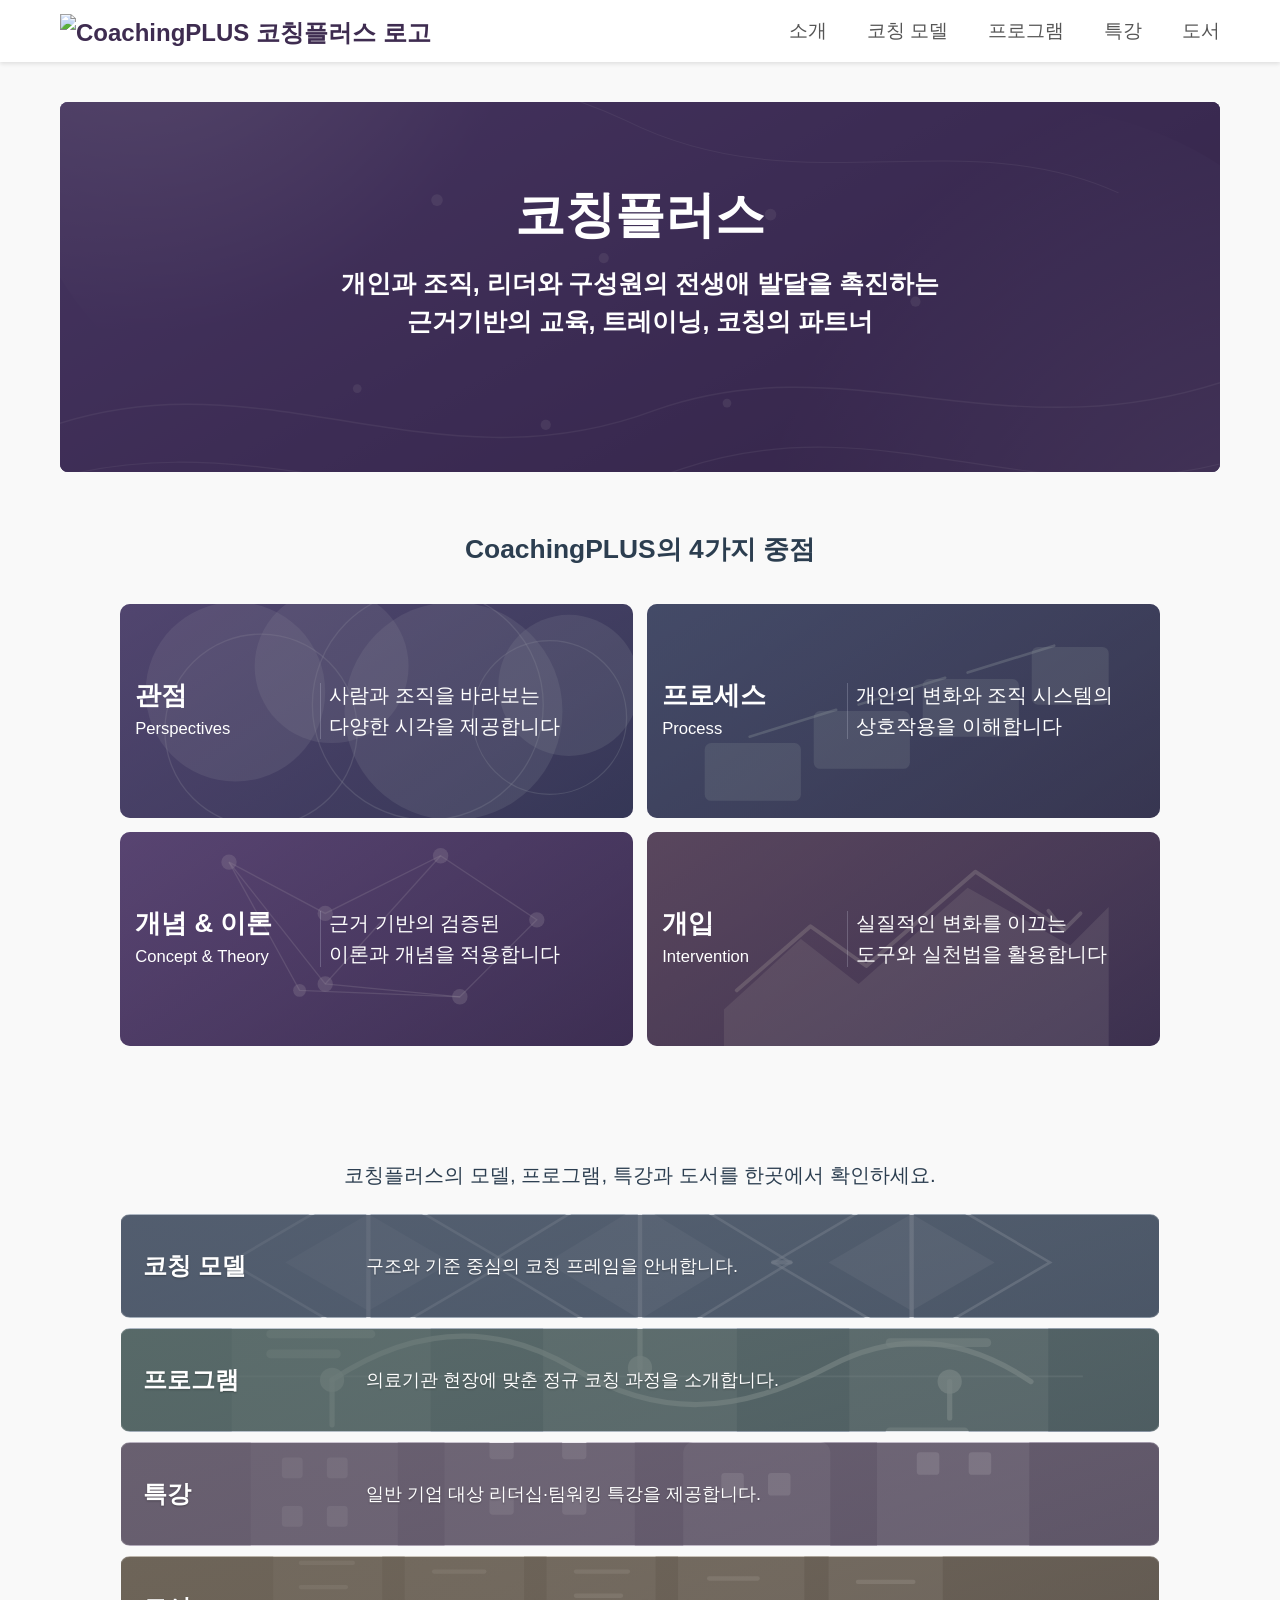
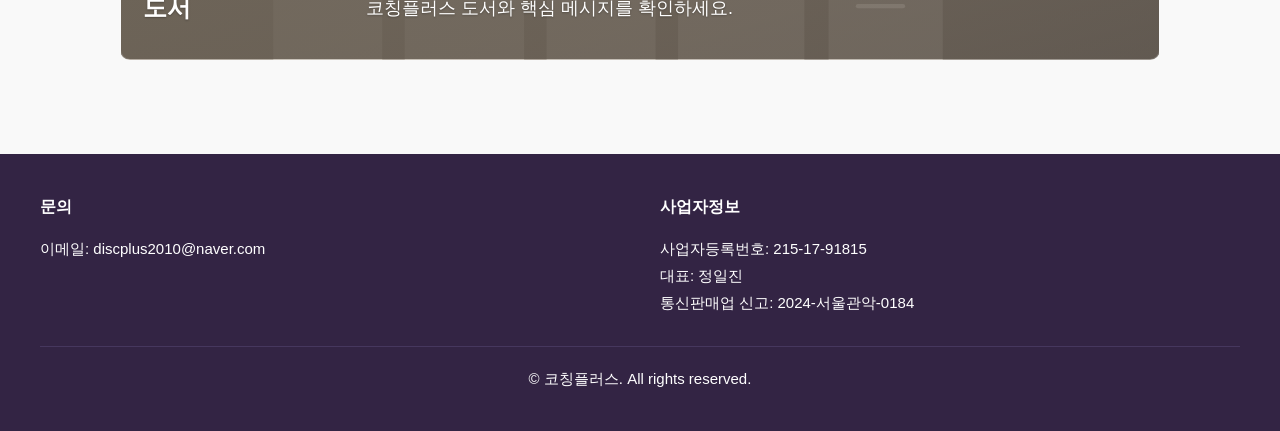
==== index.html @ 4f134e6f "Update CoachingPLUS website design" ====
﻿<!DOCTYPE html>
<html lang="ko">
<head>
    <meta charset="UTF-8">
    <meta name="viewport" content="width=device-width, initial-scale=1.0">
    <title>코칭플러스 - 심리 기반 코칭</title>
    <meta name="description" content="간호사를 위한 구조적 코칭을 제공합니다.">
    <meta name="theme-color" content="#3e2c50">
    <link rel="stylesheet" href="./assets/css/main.css">
</head>
<body>
    <!-- 헤더 & 내비게이션 -->
    <header>
        <div class="header-container">
            <div class="logo">
                <h1>
                    <a href="./index.html">
                        <img class="logo-main" src="./assets/images/logo-main.png" alt="CoachingPLUS 코칭플러스 로고">
                        <img class="logo-symbol" src="./assets/images/logo-symbol.png" alt="CoachingPLUS 코칭플러스 로고">
                    </a>
                </h1>
            </div>
            <nav>
                <ul>
                    <li><a href="./index.html">소개</a></li>
                    <li><a href="./coaching-model.html">코칭 모델</a></li>
                    <li><a href="./programs.html">프로그램</a></li>
                    <li><a href="./special-lecture.html">특강</a></li>
                    <li><a href="./book.html">도서</a></li>
                </ul>
            </nav>
        </div>
    </header>

    <!-- 메인 콘텐츠 -->
    <main>
        <section class="home-hero">
            <div class="home-hero-bg"></div>
            <div class="home-hero-overlay"></div>
            <div class="home-hero-content">
                <h2>코칭플러스</h2>
                <p>개인과 조직, 리더와 구성원의 전생애 발달을 촉진하는</p>
                <p>근거기반의 교육, 트레이닝, 코칭의 파트너</p>
            </div>
        </section>

        <section class="home-focus" aria-labelledby="home-focus-title">
            <h2 id="home-focus-title">CoachingPLUS의 4가지 중점</h2>
            <div class="home-focus-grid">
                <article class="focus-card focus-card-perspectives" aria-label="관점">
                    <div class="focus-card-bg bg-perspectives"></div>
                    <div class="focus-card-overlay"></div>
                    <div class="focus-card-content">
                        <div class="focus-card-left">
                            <h3>관점</h3>
                            <p>Perspectives</p>
                        </div>
                        <div class="focus-card-divider"></div>
                        <p class="focus-card-right">사람과 조직을 바라보는<br>다양한 시각을 제공합니다</p>
                    </div>
                </article>

                <article class="focus-card focus-card-process" aria-label="프로세스">
                    <div class="focus-card-bg bg-process"></div>
                    <div class="focus-card-overlay"></div>
                    <div class="focus-card-content">
                        <div class="focus-card-left">
                            <h3>프로세스</h3>
                            <p>Process</p>
                        </div>
                        <div class="focus-card-divider"></div>
                        <p class="focus-card-right">개인의 변화와 조직 시스템의<br>상호작용을 이해합니다</p>
                    </div>
                </article>

                <article class="focus-card focus-card-concept" aria-label="개념과 이론">
                    <div class="focus-card-bg bg-concept"></div>
                    <div class="focus-card-overlay"></div>
                    <div class="focus-card-content">
                        <div class="focus-card-left">
                            <h3>개념 &amp; 이론</h3>
                            <p>Concept &amp; Theory</p>
                        </div>
                        <div class="focus-card-divider"></div>
                        <p class="focus-card-right">근거 기반의 검증된<br>이론과 개념을 적용합니다</p>
                    </div>
                </article>

                <article class="focus-card focus-card-intervention" aria-label="개입">
                    <div class="focus-card-bg bg-intervention"></div>
                    <div class="focus-card-overlay"></div>
                    <div class="focus-card-content">
                        <div class="focus-card-left">
                            <h3>개입</h3>
                            <p>Intervention</p>
                        </div>
                        <div class="focus-card-divider"></div>
                        <p class="focus-card-right">실질적인 변화를 이끄는<br>도구와 실천법을 활용합니다</p>
                    </div>
                </article>
            </div>
        </section>

        <section class="home-page-links" aria-label="다른 페이지 이동">
            <p class="home-page-link-intro">코칭플러스의 모델, 프로그램, 특강과 도서를 한곳에서 확인하세요.</p>
            <div class="home-page-link-grid">
                <a class="home-page-link home-page-link-model" href="./coaching-model.html">
                    <span class="home-page-link-title">코칭 모델</span>
                    <span class="home-page-link-desc">구조와 기준 중심의 코칭 프레임을 안내합니다.</span>
                </a>
                <a class="home-page-link home-page-link-programs" href="./programs.html">
                    <span class="home-page-link-title">프로그램</span>
                    <span class="home-page-link-desc">의료기관 현장에 맞춘 정규 코칭 과정을 소개합니다.</span>
                </a>
                <a class="home-page-link home-page-link-lecture" href="./special-lecture.html">
                    <span class="home-page-link-title">특강</span>
                    <span class="home-page-link-desc">일반 기업 대상 리더십·팀워킹 특강을 제공합니다.</span>
                </a>
                <a class="home-page-link home-page-link-book" href="./book.html">
                    <span class="home-page-link-title">도서</span>
                    <span class="home-page-link-desc">코칭플러스 도서와 핵심 메시지를 확인하세요.</span>
                </a>
            </div>
        </section>
    </main>

    <!-- Footer -->
    <footer>
        <div class="footer-content">
            <div class="footer-section">
                <h3>문의</h3>
                <p>이메일: discplus2010@naver.com</p>
            </div>

            <div class="footer-section">
                <h3>사업자정보</h3>
                <p>사업자등록번호: 215-17-91815<br>대표: 정일진<br>통신판매업 신고: 2024-서울관악-0184</p>
            </div>
        </div>
        <div class="footer-bottom">
            <p>&copy; 코칭플러스. All rights reserved.</p>
        </div>
    </footer>
</body>
</html>
---- assets/css/main.css ----
﻿:root {
    color-scheme: light;
    --brand-dark: #332444;
    --brand-standard: #3e2c50;
    --brand-bright: #4b3765;
    --brand-border: #46375e;
    --text-black: #333333;
    --text-dark: #2c3e50;
    --text-body: #555555;
    --text-muted: #666666;
    --text-subtle: #7b8a97;
    --text-meta: #6c7a88;
    --text-desc: #4f5b66;
    --text-light: #999999;
    --text-white: #ffffff;
    --bg-page: #f9f9f9;
    --bg-surface: #ffffff;
    --bg-soft: #f5f5f5;
    --bg-soft-2: #e8e8e8;
    --gray-300: #bbbbbb;
    --gray-400: #999999;
    --border-light: #e0e0e0;
    --border-soft: #e8e8e8;
    --border-muted: #e0e6ec;
    --border-hover: #d6dde6;
}

* {
    margin: 0;
    padding: 0;
    box-sizing: border-box;
}

body {
    font-family: "Noto Sans KR", "Segoe UI", "Apple SD Gothic Neo", "Malgun Gothic", sans-serif;
    color: var(--text-black);
    line-height: 1.6;
    background-color: var(--bg-page);
}

a {
    color: inherit;
}

a:focus-visible,
button:focus-visible {
    outline: 2px solid var(--brand-standard);
    outline-offset: 2px;
}

button {
    font-family: inherit;
}

header {
    background-color: var(--bg-surface);
    box-shadow: 0 2px 4px rgba(0, 0, 0, 0.1);
    position: sticky;
    top: 0;
    z-index: 100;
}

.header-container {
    display: flex;
    justify-content: space-between;
    align-items: center;
    max-width: 1200px;
    margin: 0 auto;
    padding: 0 20px;
}

.logo h1 {
    font-size: 24px;
    font-weight: 700;
    color: var(--brand-standard);
    padding: 6px 0;
}

.logo a {
    display: inline-flex;
    align-items: center;
    gap: 8px;
    text-decoration: none;
}

.logo img {
    display: block;
    height: 44px;
    width: auto;
    margin-top: 6px;
    transform: translateY(2px);
}

header .logo .logo-main {
    display: block;
}

header .logo .logo-symbol {
    display: none;
}

nav ul {
    list-style: none;
    display: flex;
    gap: 40px;
}

nav a {
    text-decoration: none;
    color: var(--text-body);
    font-size: 19px;
    font-weight: 500;
    transition: color 0.3s;
}

nav a:hover {
    color: var(--brand-standard);
}

main {
    max-width: 1200px;
    margin: 0 auto;
    padding: 0 20px;
}

.page-header {
    background: linear-gradient(135deg, var(--bg-soft) 0%, var(--bg-soft-2) 100%);
    padding: 60px 20px;
    text-align: center;
    border-radius: 8px;
    margin: 40px 0 60px;
}

.page-header h1 {
    font-size: 42px;
    font-weight: 700;
    color: var(--brand-standard);
    margin-bottom: 15px;
}

.page-header p {
    font-size: 20px;
    font-weight: 600;
    color: var(--text-body);
}

.btn {
    padding: 14px 32px;
    font-size: 16px;
    font-weight: 600;
    border: none;
    border-radius: 4px;
    cursor: pointer;
    transition: all 0.3s;
    text-decoration: none;
    display: inline-block;
}

.btn-primary {
    background-color: var(--brand-standard);
    color: var(--text-white);
}

.btn-primary:hover {
    background-color: var(--brand-dark);
    transform: translateY(-2px);
    box-shadow: 0 4px 8px rgba(0, 0, 0, 0.2);
}

.btn-secondary {
    background-color: var(--gray-300);
    color: var(--text-white);
}

.btn-secondary:hover {
    background-color: var(--gray-400);
    transform: translateY(-2px);
    box-shadow: 0 4px 8px rgba(0, 0, 0, 0.2);
}

.btn-outline {
    background-color: var(--bg-surface);
    border: 2px solid var(--brand-standard);
    color: var(--brand-standard);
}

.btn-outline:hover {
    background-color: var(--brand-standard);
    color: var(--text-white);
}

footer {
    background-color: var(--brand-dark);
    color: var(--text-white);
    padding: 40px 20px;
    margin-top: 80px;
}

.footer-content {
    max-width: 1200px;
    margin: 0 auto;
    display: grid;
    grid-template-columns: repeat(auto-fit, minmax(250px, 1fr));
    gap: 40px;
    margin-bottom: 30px;
}

.footer-section h3 {
    font-size: 16px;
    font-weight: 700;
    margin-bottom: 15px;
    color: var(--text-white);
}

.footer-section p {
    font-size: 15px;
    color: var(--text-white);
    line-height: 1.8;
}

.footer-bottom {
    max-width: 1200px;
    margin: 0 auto;
    padding-top: 20px;
    border-top: 1px solid var(--brand-border);
    text-align: center;
    font-size: 15px;
    color: var(--text-white);
}

/* Programs accordion */
.programs-accordion details {
    background: var(--bg-surface);
    border: 1px solid var(--border-light);
    border-radius: 8px;
    box-shadow: 0 2px 8px rgba(0, 0, 0, 0.06);
    overflow: hidden;
}

.programs-accordion summary {
    list-style: none;
    cursor: pointer;
    padding: 20px 22px;
    position: relative;
    padding-right: 48px;
}

.programs-accordion summary::-webkit-details-marker {
    display: none;
}

.programs-accordion summary::after {
    content: "∨";
    position: absolute;
    right: 20px;
    top: 50%;
    color: #aaaaaa;
    font-size: 0.92rem;
    font-weight: 700;
    line-height: 1;
    transform: translateY(-50%) scaleX(1.28) scaleY(0.72);
    transition: transform 0.22s ease;
}

.programs-accordion details[open] summary::after {
    transform: translateY(-50%) rotate(180deg) scaleX(1.28) scaleY(0.72);
}

.programs-accordion details[open] summary {
    border-bottom: 1px solid var(--border-light);
}

@media (max-width: 768px) {
    .programs-accordion summary {
        padding: 18px 18px;
        padding-right: 44px;
    }

    .programs-accordion summary::after {
        right: 16px;
    }
}

@media (max-width: 768px) {
    .header-container {
        flex-direction: column;
        gap: 15px;
    }

    nav ul {
        gap: 15px;
        font-size: 15px;
    }

    .page-header h1 {
        font-size: 32px;
    }

    .logo img {
        height: 34px;
        margin-top: 6px;
        transform: translateY(2px);
    }

    header .logo .logo-main {
        display: none;
    }

    header .logo .logo-symbol {
        display: inline-block;
    }
}

/* Home page */
.home-hero {
    position: relative;
    overflow: hidden;
    border-radius: 8px;
    margin: 40px 0 0;
    min-height: 370px;
    padding: 84px 24px;
    text-align: center;
    background-color: var(--brand-standard);
}

.home-hero-bg {
    position: absolute;
    inset: 0;
    background-image: url('../images/home-hero-temp.svg');
    background-size: cover;
    background-position: center;
}

.home-hero-overlay {
    position: absolute;
    inset: 0;
    background: var(--brand-dark);
    opacity: 0.65;
}

.home-hero-content {
    position: relative;
    z-index: 2;
    max-width: 920px;
    margin: 0 auto;
}

.home-hero h2 {
    font-size: 50px;
    font-weight: 700;
    color: var(--text-white);
    margin-bottom: 20px;
    line-height: 1.18;
}

.home-hero p {
    color: var(--text-white);
    font-size: 25px;
    font-weight: 700;
    line-height: 1.5;
}

.home-focus {
    background-color: var(--bg-page);
    padding: 56px 0 96px;
}

.home-focus h2 {
    text-align: center;
    color: var(--text-dark);
    font-size: 1.65rem;
    font-weight: 700;
    margin-bottom: 2.1rem;
}

.home-page-links {
    margin: 16px 0 94px;
    padding: 0;
}

.home-page-link-intro {
    max-width: 1040px;
    margin: 0 auto 1.35rem;
    color: var(--text-dark);
    font-size: 1.28rem;
    font-weight: 500;
    line-height: 1.7;
    text-align: center;
}

.home-page-link-grid {
    display: grid;
    grid-template-columns: 1fr;
    gap: 10px;
    max-width: 1040px;
    margin: 0 auto;
}

.home-page-link {
    position: relative;
    display: grid;
    grid-template-columns: minmax(150px, 205px) 1fr;
    align-items: center;
    gap: 18px;
    min-height: 104px;
    padding: 16px 22px;
    border-radius: 10px;
    overflow: hidden;
    text-decoration: none;
    font-size: 16px;
    color: var(--text-white);
    border: 1px solid rgba(255, 255, 255, 0.18);
    background-size: cover;
    background-position: center;
    background-repeat: no-repeat;
    transition: transform 0.2s ease, box-shadow 0.2s ease, filter 0.2s ease;
}

.home-page-link-title {
    display: block;
    font-size: 24px;
    font-weight: 700;
    line-height: 1.2;
    text-shadow: 0 1px 2px rgba(0, 0, 0, 0.28);
}

.home-page-link-desc {
    display: block;
    font-size: 18px;
    font-weight: 400;
    color: var(--text-white);
    line-height: 1.5;
    text-shadow: 0 1px 2px rgba(0, 0, 0, 0.25);
}

.home-page-link-model {
    background-image: linear-gradient(120deg, rgba(67, 78, 96, 0.83) 0%, rgba(61, 72, 89, 0.72) 56%, rgba(56, 66, 82, 0.66) 100%), url('../images/link-model-temp.svg');
}

.home-page-link-programs {
    background-image: linear-gradient(120deg, rgba(74, 93, 89, 0.84) 0%, rgba(68, 85, 82, 0.74) 54%, rgba(62, 78, 76, 0.68) 100%), url('../images/link-programs-temp.svg');
}

.home-page-link-lecture {
    background-image: linear-gradient(120deg, rgba(92, 83, 99, 0.84) 0%, rgba(84, 75, 92, 0.74) 56%, rgba(78, 70, 86, 0.68) 100%), url('../images/link-lecture-temp.svg');
}

.home-page-link-book {
    background-image: linear-gradient(120deg, rgba(97, 88, 76, 0.84) 0%, rgba(89, 80, 70, 0.74) 56%, rgba(80, 72, 64, 0.68) 100%), url('../images/link-book-temp.svg');
}

.home-page-link:hover,
.home-page-link:focus-visible {
    transform: translateY(-1px);
    box-shadow: 0 8px 16px rgba(0, 0, 0, 0.16);
    filter: brightness(1.04);
}

.home-focus-grid {
    display: grid;
    grid-template-columns: repeat(2, minmax(0, 1fr));
    gap: 14px;
    max-width: 1040px;
    margin: 0 auto;
}

.focus-card {
    position: relative;
    height: 214px;
    border-radius: 10px;
    overflow: hidden;
}

.focus-card-bg {
    position: absolute;
    inset: 0;
    background-size: cover;
    background-position: center;
    filter: saturate(0.85) brightness(0.87);
    transition: transform 0.3s ease;
}

.focus-card-overlay {
    position: absolute;
    inset: 0;
    background: linear-gradient(140deg, rgba(46, 37, 67, 0.79) 0%, rgba(36, 30, 56, 0.73) 100%);
    opacity: 0.66;
    transition: opacity 0.3s ease;
}

.focus-card-perspectives .focus-card-overlay {
    background: linear-gradient(140deg, rgba(59, 45, 85, 0.8) 0%, rgba(37, 53, 75, 0.72) 100%);
}

.focus-card-process .focus-card-overlay {
    background: linear-gradient(140deg, rgba(45, 68, 79, 0.79) 0%, rgba(53, 64, 77, 0.72) 100%);
}

.focus-card-concept .focus-card-overlay {
    background: linear-gradient(140deg, rgba(76, 49, 88, 0.8) 0%, rgba(60, 43, 76, 0.72) 100%);
}

.focus-card-intervention .focus-card-overlay {
    background: linear-gradient(140deg, rgba(82, 57, 54, 0.8) 0%, rgba(62, 51, 70, 0.72) 100%);
}

.focus-card-content {
    position: relative;
    z-index: 2;
    width: 100%;
    height: 100%;
    padding: 0.95rem;
    display: flex;
    align-items: center;
}

.focus-card-left {
    width: 38%;
    min-width: 0;
}

.focus-card-left h3 {
    color: var(--text-white);
    font-size: 1.62rem;
    font-weight: 700;
    line-height: 1.3;
}

.focus-card-left p {
    margin-top: 3px;
    color: var(--text-white);
    font-size: 1.04rem;
    font-weight: 400;
}

.focus-card-divider {
    width: 1px;
    height: 56px;
    margin: 0 8px;
    flex-shrink: 0;
    background: rgba(220, 224, 242, 0.23);
}

.focus-card-right {
    width: 62%;
    color: var(--text-white);
    font-size: 1.24rem;
    font-weight: 400;
    line-height: 1.58;
}

.focus-card:hover .focus-card-bg,
.focus-card:focus-within .focus-card-bg {
    transform: scale(1.05);
}

.focus-card:hover .focus-card-overlay,
.focus-card:focus-within .focus-card-overlay {
    opacity: 0.55;
}

.bg-perspectives {
    background-image: url('../images/card-perspectives-temp.svg');
}

.bg-process {
    background-image: url('../images/card-process-temp.svg');
}

.bg-concept {
    background-image: url('../images/card-concept-temp.svg');
}

.bg-intervention {
    background-image: url('../images/card-intervention-temp.svg');
}

@media (max-width: 768px) {
    .home-hero {
        min-height: 300px;
        padding: 64px 18px;
        margin: 40px 0 0;
    }

    .home-hero h2 {
        font-size: 36px;
    }

    .home-hero p {
        font-size: 19.5px;
        font-weight: 700;
        line-height: 1.6;
    }

    .home-focus {
        padding: 42px 0 82px;
    }

    .home-focus h2 {
        font-size: 1.42rem;
        margin-bottom: 1.8rem;
    }

    .focus-card-content {
        padding: 0.65rem;
    }

    .focus-card-left h3 {
        font-size: 1.26rem;
    }

    .focus-card-left p {
        font-size: 0.86rem;
    }

    .focus-card-right {
        font-size: 1rem;
    }

    .home-page-links {
        padding: 0;
        margin: 8px 0 76px;
    }

    .home-page-link-intro {
        margin-bottom: 1.05rem;
        padding: 0 0.5rem;
        font-size: 1.08rem;
        line-height: 1.65;
    }

    .home-page-link {
        grid-template-columns: minmax(110px, 136px) 1fr;
        gap: 12px;
        min-height: 92px;
        padding: 13px 15px;
    }

    .home-page-link-title {
        font-size: 19.5px;
    }

    .home-page-link-desc {
        font-size: 15px;
        font-weight: 400;
    }
}

/* Coaching model page */
.cm-page-header {
    background-color: var(--brand-dark);
    background-image: linear-gradient(120deg, rgba(51, 36, 68, 0.72), rgba(47, 34, 71, 0.5)), url('../images/model-hero-temp.svg');
    background-size: cover;
    background-position: center;
    text-align: center;
    padding: 3rem 2rem;
    border-radius: 8px;
    margin: 40px 0 0;
}

.cm-page-header h1 {
    font-size: 2.7rem;
    font-weight: 700;
    color: var(--text-white);
    line-height: 1.35;
}

.cm-page-header p {
    margin-top: 6px;
    font-size: 1.25rem;
    color: var(--text-white);
    opacity: 1;
    letter-spacing: 0.04em;
}

.stages-wrap {
    background: var(--bg-page);
    padding: 2.5rem 2rem;
    margin-bottom: 80px;
}

.stage {
    display: flex;
    align-items: stretch;
}

.tl-col {
    width: 52px;
    flex-shrink: 0;
    display: flex;
    flex-direction: column;
    align-items: center;
}

.tl-dot {
    width: 39px;
    height: 39px;
    border-radius: 50%;
    background: var(--brand-bright);
    color: var(--text-white);
    font-size: 1rem;
    font-weight: 700;
    display: flex;
    align-items: center;
    justify-content: center;
}

.tl-line {
    width: 2px;
    background: #cbb7de;
    flex: 1;
    margin-top: 8px;
}

.stage-body {
    flex: 1;
    padding-left: 1.3rem;
    padding-bottom: 1.9rem;
}

.stage:last-child .stage-body {
    padding-bottom: 0;
}

.stage-hd-card {
    height: 108px;
    border-radius: 8px;
    overflow: hidden;
    position: relative;
}

.hd-bg {
    position: absolute;
    inset: 0;
    background-size: cover;
    background-position: center;
    display: none;
}

.hd-ov {
    position: absolute;
    inset: 0;
    background: var(--brand-dark);
    opacity: 1;
}

.hd-txt {
    position: relative;
    z-index: 2;
    padding: 0.72rem 1.25rem;
    height: 100%;
    display: flex;
    flex-direction: column;
    justify-content: center;
}

.hd-label {
    font-size: 0.8rem;
    color: var(--text-white);
    opacity: 1;
    letter-spacing: 0.1em;
    font-weight: 700;
    margin-bottom: 3px;
}

.hd-title {
    font-size: 1.28rem;
    font-weight: 700;
    color: var(--text-white);
    line-height: 1.35;
}

.hd-desc {
    font-size: 0.94rem;
    color: var(--text-white);
    opacity: 1;
    margin-top: 2px;
    line-height: 1.5;
}

.model-cards {
    margin-top: 6px;
    display: flex;
    flex-direction: column;
    gap: 8px;
}

.mcard {
    background: var(--bg-surface);
    border: 1px solid var(--border-light);
    border-radius: 8px;
    overflow: hidden;
}

.mcard.featured {
    border: 1px solid var(--border-light);
    border-radius: 8px;
}

.mbtn {
    width: 100%;
    display: flex;
    align-items: center;
    justify-content: space-between;
    padding: 1rem 1.2rem;
    background: none;
    border: none;
    cursor: pointer;
    text-align: left;
    gap: 8px;
}

.mbtn:hover {
    background: var(--bg-soft);
}

.mbtn-left {
    display: flex;
    flex-direction: column;
}

.mkr {
    font-size: 1.08rem;
    font-weight: 700;
    color: var(--text-black);
    line-height: 1.4;
}

.men {
    font-size: 0.88rem;
    color: var(--text-body);
    margin-top: 2px;
    line-height: 1.45;
}

.acc-icon {
    flex-shrink: 0;
    min-width: 1.35rem;
    font-size: 0.82rem;
    font-weight: 700;
    color: #aaaaaa;
    line-height: 1;
    text-align: center;
    transform: scaleX(1.28) scaleY(0.72);
    transition: transform 0.22s ease;
}

.mbtn[aria-expanded="true"] .acc-icon {
    transform: rotate(180deg) scaleX(1.28) scaleY(0.72);
}

.mdetail {
    display: none;
    border-top: 1px solid var(--border-light);
}

.mdetail-inner {
    display: flex;
}

.mdetail-img {
    width: 130px;
    flex-shrink: 0;
    min-height: 100px;
    background-size: cover;
    background-position: center;
}

.mdetail-img.no-img {
    display: none;
}

.mdetail-text {
    flex: 1;
    padding: 0.95rem 1.2rem;
}

.msummary {
    font-size: 0.98rem;
    font-weight: 500;
    color: var(--text-black);
    line-height: 1.75;
}

.mrole {
    font-size: 0.88rem;
    color: var(--brand-standard);
    font-weight: 700;
    margin-top: 6px;
    line-height: 1.5;
}

@media (max-width: 900px) {
    .stages-wrap {
        padding: 2rem 0.5rem;
    }
}

@media (max-width: 768px) {
    .cm-page-header {
        padding: 2.4rem 1.3rem;
    }

    .cm-page-header h1 {
        font-size: 2.05rem;
    }

    .cm-page-header p {
        font-size: 1rem;
    }

    .stage-body {
        padding-left: 0.9rem;
        padding-bottom: 1.6rem;
    }

    .stage-hd-card {
        height: 104px;
    }

    .hd-title {
        font-size: 1.1rem;
    }

    .hd-desc {
        font-size: 0.82rem;
    }

    .mkr {
        font-size: 0.98rem;
    }

    .men {
        font-size: 0.8rem;
    }

    .msummary {
        font-size: 0.9rem;
    }

    .mrole {
        font-size: 0.8rem;
    }

    .mdetail-inner {
        flex-direction: column;
    }

    .mdetail-img {
        width: 100%;
        min-height: 130px;
    }
}

/* Programs page */
.programs-intro {
    max-width: 800px;
    margin: 40px auto 30px;
    color: var(--text-body);
    font-size: 16px;
    line-height: 1.7;
}

.programs-accordion {
    max-width: 900px;
    margin: 0 auto 80px;
    display: grid;
    gap: 16px;
}

.programs-accordion summary {
    display: grid;
    grid-template-columns: 1fr auto;
    gap: 12px;
    align-items: center;
}

.programs-accordion .summary-text {
    display: grid;
    gap: 6px;
}

.programs-accordion .summary-title {
    font-size: 18px;
    font-weight: 700;
    color: var(--brand-standard);
}

.programs-accordion .summary-desc {
    font-size: 15px;
    font-weight: 600;
    color: var(--text-muted);
}

.programs-accordion .program-body {
    display: grid;
    gap: 12px;
    padding: 16px 20px 20px;
    color: var(--text-body);
    font-size: 15px;
    line-height: 1.7;
}

.programs-accordion .program-body h3 {
    font-size: 15px;
    color: var(--brand-standard);
}

.programs-accordion .program-body ul {
    list-style: none;
    display: grid;
    gap: 8px;
}

.programs-accordion .program-body li {
    padding-left: 16px;
    position: relative;
}

.programs-accordion .program-body li:before {
    content: '•';
    position: absolute;
    left: 0;
    color: var(--text-light);
}

@media (max-width: 768px) {
    .programs-intro {
        margin: 30px 0 20px;
        font-size: 15px;
    }

    .programs-accordion summary {
        padding: 18px 18px;
    }

    .programs-accordion .summary-title {
        font-size: 16px;
    }

    .programs-accordion .summary-desc {
        font-size: 15px;
    }
}

/* Special lecture page */
.lecture-page-header {
    background-color: var(--brand-dark);
    background-image: linear-gradient(120deg, rgba(51, 36, 68, 0.72), rgba(47, 34, 71, 0.5)), url('../images/lecture-hero-temp.svg');
    background-size: cover;
    background-position: center;
    text-align: center;
    padding: 3rem 2rem;
    border-radius: 8px;
    margin: 40px 0 0;
}

.lecture-page-header h1 {
    font-size: 2.7rem;
    font-weight: 700;
    color: var(--text-white);
    line-height: 1.35;
}

.lecture-page-header p {
    margin-top: 6px;
    font-size: 1.25rem;
    color: var(--text-white);
    opacity: 1;
    letter-spacing: 0.04em;
}

.lecture-programs {
    background: var(--bg-page);
    padding: 2.8rem 2rem 3.8rem;
    margin-bottom: 88px;
}

.lecture-desc {
    max-width: 1040px;
    margin: 0 auto 1.6rem;
    text-align: center;
    color: var(--text-body);
}

.lecture-desc p {
    font-size: 1.08rem;
    font-weight: 600;
    line-height: 1.75;
}

.lecture-tab-list {
    display: grid;
    grid-template-columns: repeat(3, minmax(0, 1fr));
    gap: 12px;
    max-width: 1040px;
    margin: 0 auto;
}

.lecture-tab-btn {
    position: relative;
    min-height: 82px;
    padding: 0.92rem 1.05rem;
    border: 1px solid var(--border-light);
    border-radius: 8px;
    background: var(--bg-surface);
    color: var(--text-body);
    cursor: pointer;
    text-align: left;
    box-shadow: 0 4px 12px rgba(0, 0, 0, 0.06);
    transition: transform 0.2s ease, box-shadow 0.2s ease, border-color 0.2s ease, background-color 0.2s ease;
}

.lecture-tab-btn::before {
    content: "";
    position: absolute;
    top: 0;
    left: 0;
    right: 0;
    height: 4px;
    background: var(--brand-standard);
    opacity: 0.45;
}

.lecture-tab-btn:hover,
.lecture-tab-btn:focus-visible {
    transform: translateY(-2px);
    border-color: var(--brand-standard);
    box-shadow: 0 10px 20px rgba(62, 44, 80, 0.14);
}

.lecture-tab-btn.active {
    background: var(--brand-standard);
    border-color: var(--brand-standard);
    color: var(--text-white);
    box-shadow: 0 12px 24px rgba(62, 44, 80, 0.22);
}

.lecture-tab-btn.active::before {
    background: rgba(255, 255, 255, 0.68);
    opacity: 1;
}

.lecture-tab-title,
.lecture-tab-subtitle {
    display: block;
}

.lecture-tab-title {
    font-size: 1.08rem;
    font-weight: 700;
    line-height: 1.25;
}

.lecture-tab-subtitle {
    margin-top: 5px;
    font-size: 0.88rem;
    font-weight: 600;
    color: var(--text-body);
}

.lecture-tab-btn.active .lecture-tab-subtitle {
    color: var(--text-white);
}

.lecture-panel-wrap {
    max-width: 1040px;
    margin: 0 auto;
    padding-top: 1.4rem;
}

.lecture-panel {
    display: none;
}

.lecture-panel.active {
    display: block;
}

.lecture-panel-lead {
    color: var(--text-black);
    font-size: 1.16rem;
    font-weight: 600;
    line-height: 1.7;
    margin: 0 0 1.1rem;
    padding: 0 2px;
}

.lecture-card-stack {
    display: grid;
    gap: 12px;
}

.lecture-topic-card {
    background: var(--bg-surface);
    border: 1px solid var(--border-light);
    border-left: 5px solid var(--brand-standard);
    border-radius: 8px;
    padding: 1.2rem 1.35rem;
    box-shadow: 0 3px 10px rgba(0, 0, 0, 0.06);
}

.lecture-topic-card h2 {
    color: var(--text-dark);
    font-size: 1.18rem;
    font-weight: 700;
    line-height: 1.35;
    margin-bottom: 6px;
}

.lecture-topic-card p {
    color: var(--text-black);
    font-size: 1rem;
    font-weight: 500;
    line-height: 1.7;
}

.lecture-card-model {
    margin-top: 7px;
    color: var(--brand-bright);
    font-size: 0.94rem;
    font-weight: 700;
    line-height: 1.5;
}

.lecture-tags {
    display: flex;
    flex-wrap: wrap;
    gap: 6px;
    margin-top: 10px;
}

.lecture-tags span {
    display: inline-flex;
    align-items: center;
    min-height: 28px;
    padding: 4px 10px;
    border-radius: 999px;
    background: #f0ecf5;
    color: var(--brand-bright);
    font-size: 0.78rem;
    font-weight: 700;
}

@media (max-width: 768px) {
    .lecture-page-header {
        padding: 2.4rem 1.3rem;
    }

    .lecture-page-header h1 {
        font-size: 2.05rem;
    }

    .lecture-page-header p {
        font-size: 1rem;
    }

    .lecture-programs {
        padding: 1.7rem 0.5rem 2.5rem;
    }

    .lecture-desc p {
        font-size: 0.96rem;
    }

    .lecture-tab-list {
        grid-template-columns: 1fr;
        gap: 9px;
    }

    .lecture-tab-btn {
        min-height: 76px;
        text-align: center;
    }

    .lecture-tab-title {
        font-size: 1rem;
    }

    .lecture-tab-subtitle {
        font-size: 0.86rem;
    }

    .lecture-panel-lead {
        font-size: 1rem;
        line-height: 1.65;
        margin-bottom: 0.9rem;
    }

    .lecture-topic-card {
        padding: 1.05rem 1.1rem;
    }

    .lecture-topic-card h2 {
        font-size: 1.02rem;
    }

    .lecture-topic-card p {
        font-size: 0.9rem;
    }
}

/* Book page */
.book-hero {
    position: relative;
    overflow: hidden;
    background-color: var(--brand-dark);
    background-image: linear-gradient(120deg, rgba(51, 36, 68, 0.72), rgba(47, 34, 71, 0.5)), url('../images/book-hero-temp.svg');
    background-size: cover;
    background-position: center;
    text-align: center;
    padding: 3rem 2rem;
    border-radius: 8px;
    margin: 40px 0 0;
}

.book-hero-content {
    position: relative;
    z-index: 2;
    max-width: 1040px;
    margin: 0 auto;
}

.book-hero-content p {
    margin-top: 6px;
    color: var(--text-white);
    opacity: 1;
    font-size: 1.25rem;
    letter-spacing: 0.04em;
}

.book-hero-content h1 {
    font-size: 2.7rem;
    font-weight: 700;
    color: var(--text-white);
    line-height: 1.35;
}

.book-path {
    max-width: none;
    margin: 0 0 88px;
    padding: 2.8rem 2rem 3.8rem;
    background: var(--bg-page);
}

.book-node {
    max-width: 1040px;
    margin: 0 auto 18px;
}

.book-panel {
    display: grid;
    grid-template-columns: minmax(170px, 230px) 1fr;
    gap: 28px;
    align-items: center;
    background: var(--bg-surface);
    border: 1px solid var(--border-light);
    border-radius: 8px;
    padding: 24px;
    box-shadow: 0 2px 8px rgba(0, 0, 0, 0.06);
}

.book-node:last-child {
    margin-bottom: 0;
}

.book-cover-link {
    display: block;
    justify-self: center;
    width: 100%;
    max-width: 230px;
}

.book-cover {
    width: 100%;
    height: auto;
    border-radius: 8px;
    box-shadow: 0 10px 20px rgba(0, 0, 0, 0.16);
    display: block;
}

.book-content h2 {
    font-size: 1.76rem;
    color: var(--text-dark);
    line-height: 1.35;
    margin-bottom: 8px;
}

.book-subtitle {
    font-size: 1.04rem;
    font-weight: 700;
    color: var(--text-body);
    margin-bottom: 12px;
}

.book-content p {
    font-size: 1.02rem;
    color: var(--text-body);
    line-height: 1.8;
}

.book-tags {
    display: flex;
    flex-wrap: wrap;
    gap: 8px;
    margin-top: 16px;
}

.book-tags span {
    display: inline-flex;
    align-items: center;
    min-height: 30px;
    padding: 5px 10px;
    border-radius: 4px;
    background: var(--bg-soft);
    color: var(--brand-standard);
    font-size: 0.86rem;
    font-weight: 700;
}

.book-actions {
    display: flex;
    gap: 12px;
    align-items: center;
    margin-top: 18px;
}

.book-actions a {
    text-decoration: none;
}

.book-actions .btn {
    padding: 10px 22px;
    font-size: 15px;
}

@media (max-width: 900px) {
    .book-path {
        padding: 2.2rem 0.5rem 3rem;
    }
}

@media (max-width: 768px) {
    .book-hero {
        padding: 2.6rem 1.3rem;
    }

    .book-hero-content h1 {
        font-size: 2rem;
    }

    .book-panel {
        grid-template-columns: 1fr;
        gap: 20px;
        padding: 22px;
    }

    .book-cover-link {
        max-width: 210px;
    }

    .book-content {
        text-align: center;
    }

    .book-content h2 {
        font-size: 1.34rem;
    }

    .book-tags,
    .book-actions {
        justify-content: center;
    }
}
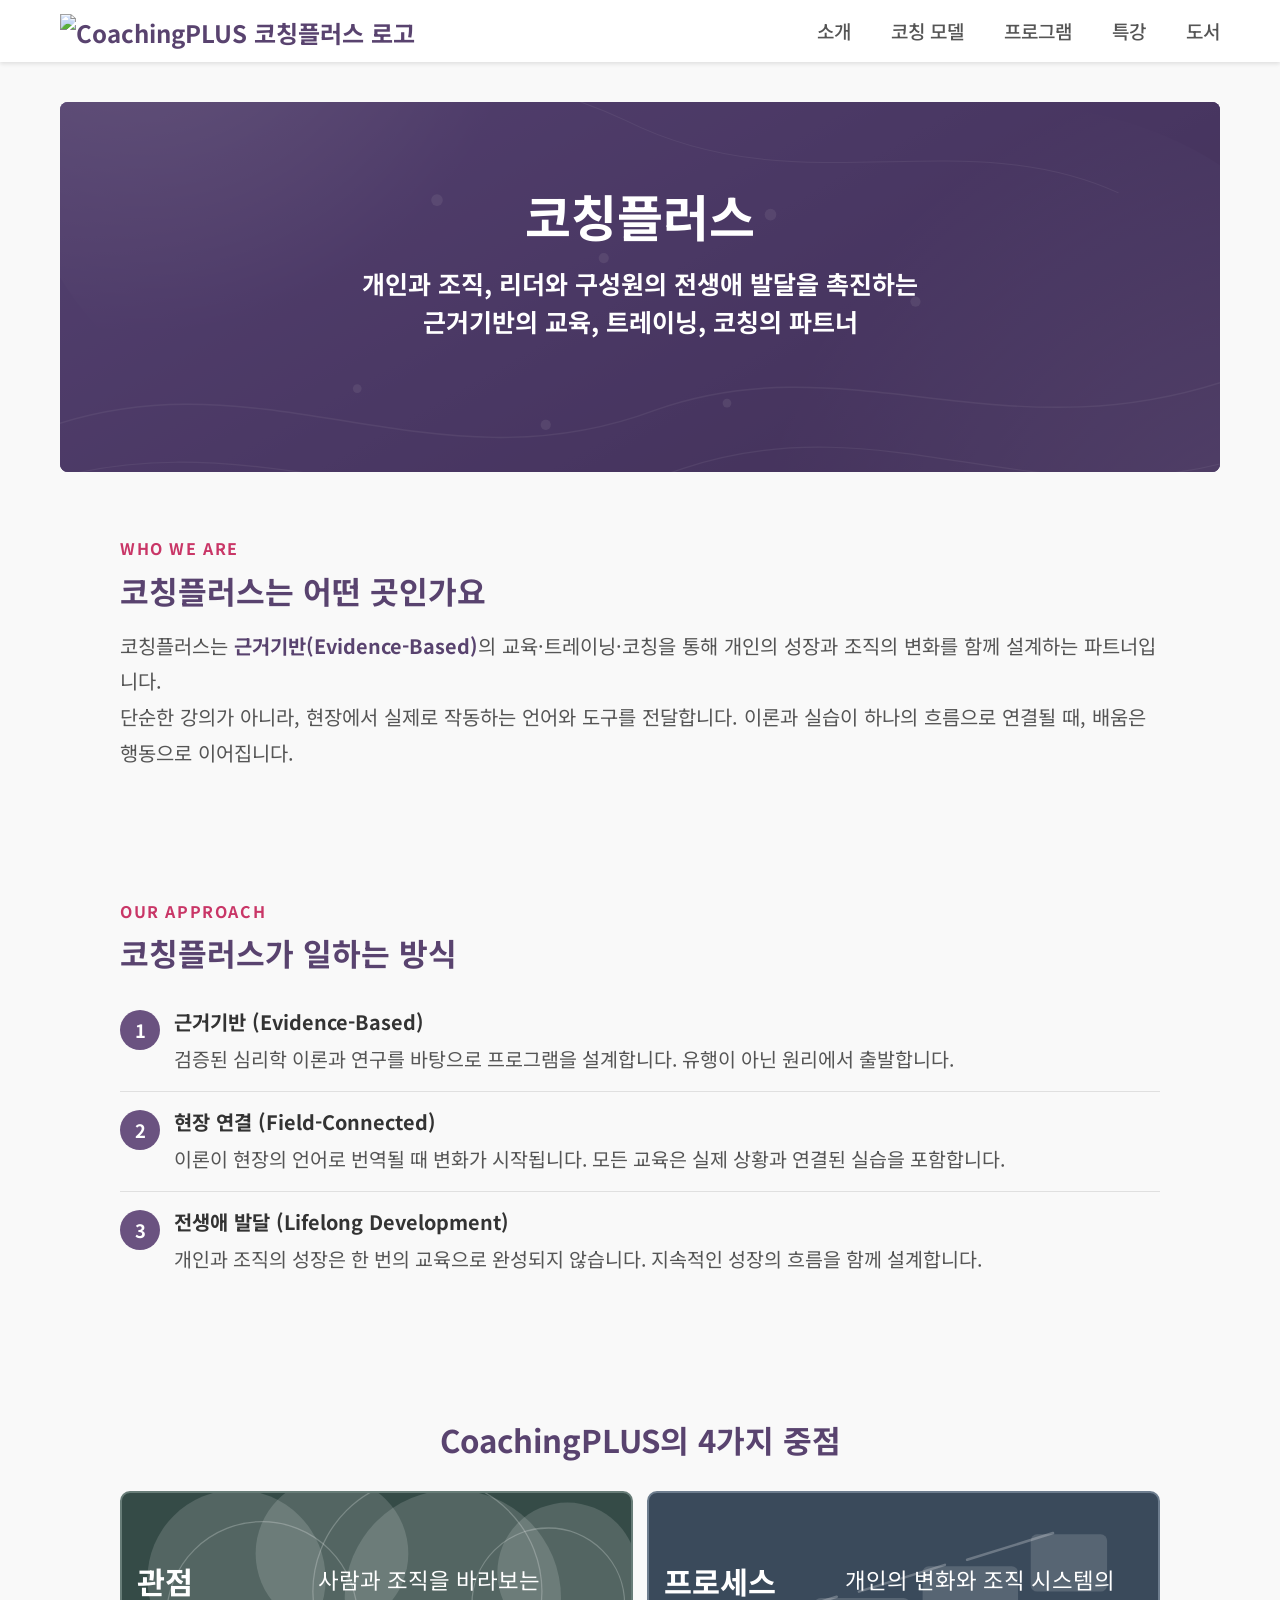
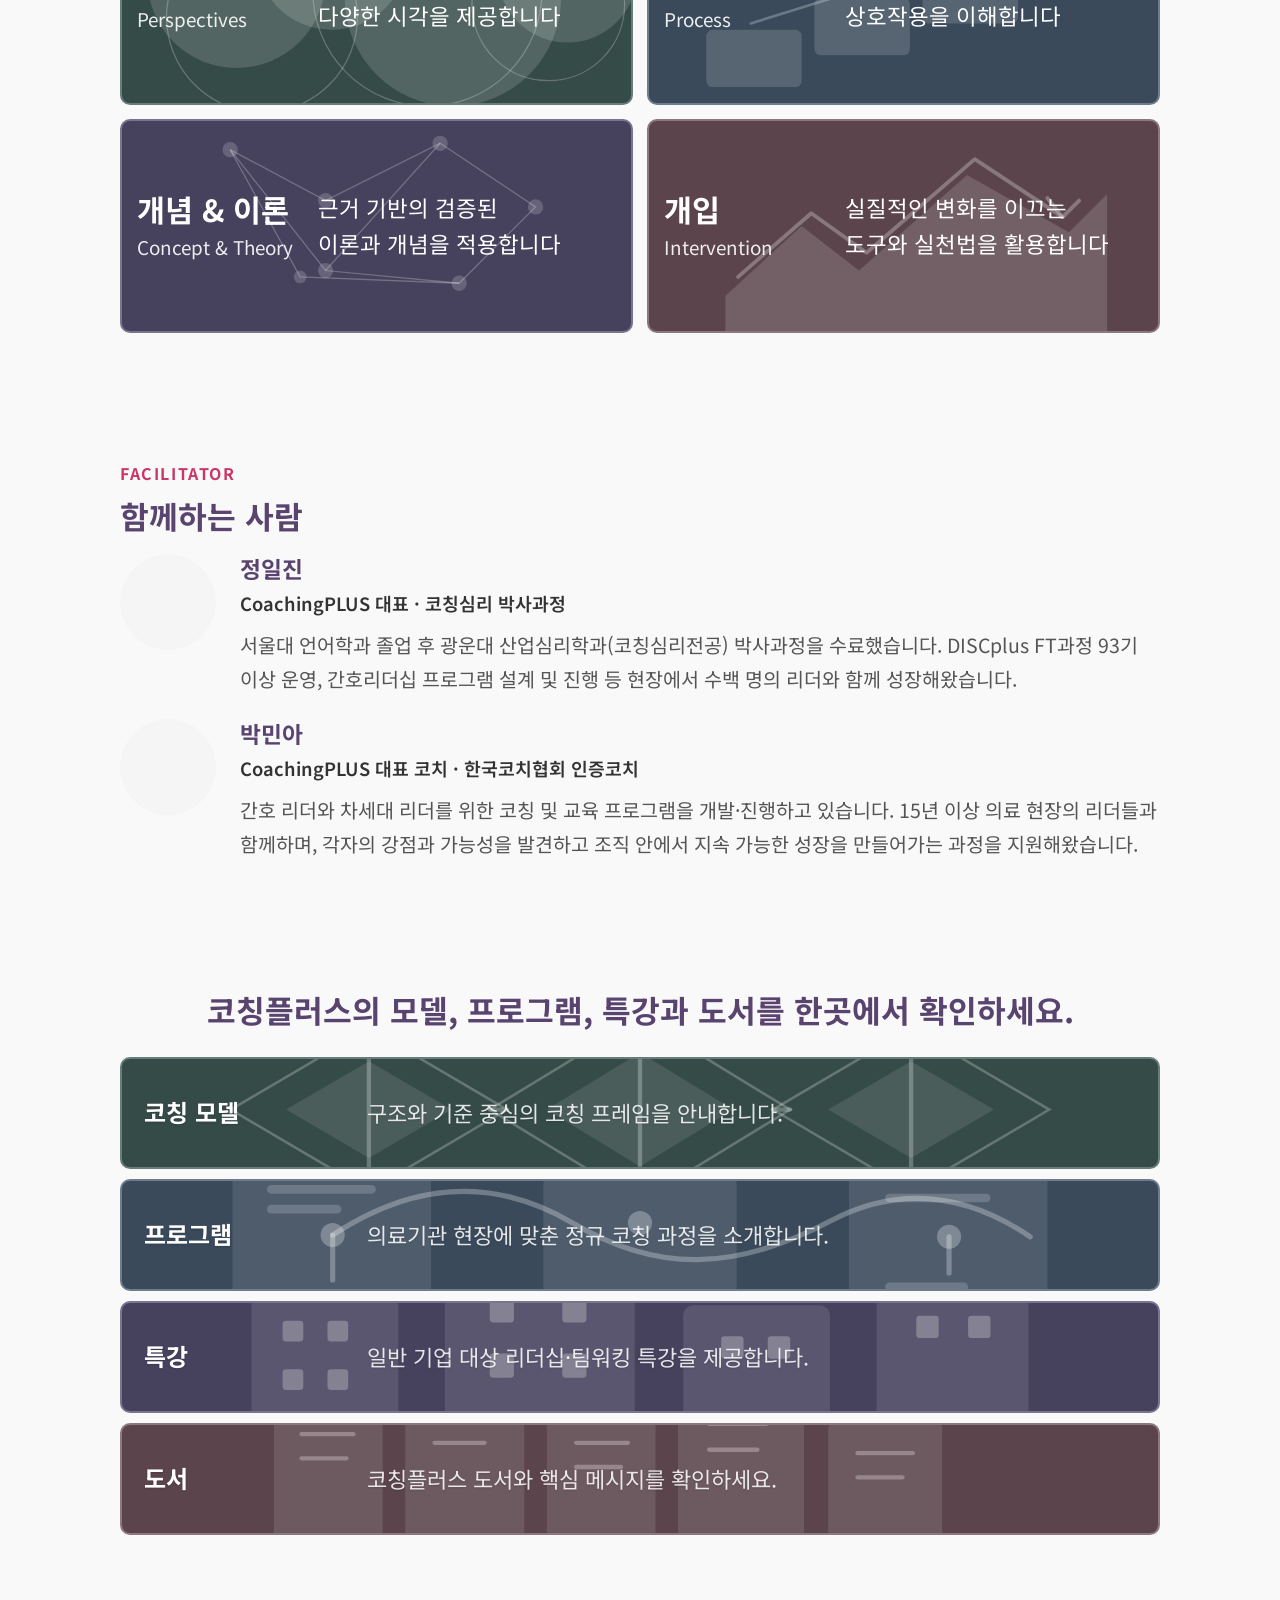
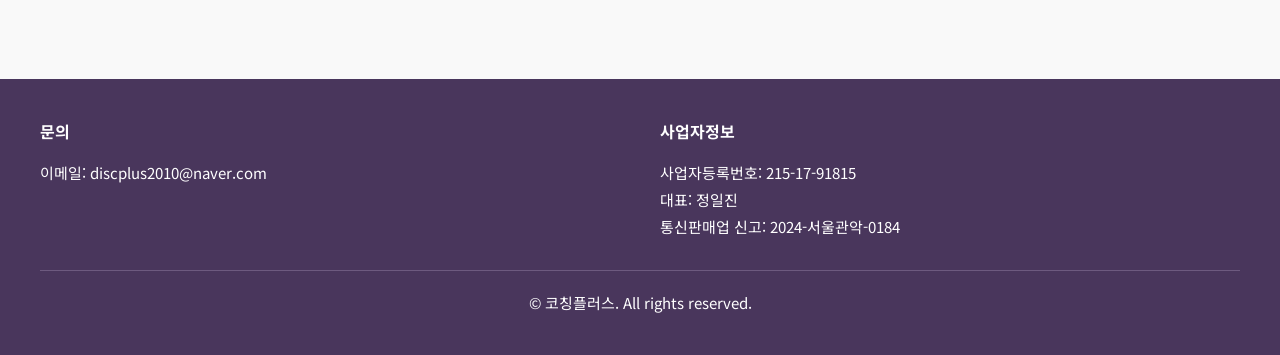
==== commit 1e059b40: "Refine homepage visuals and program assets" ====
--- a/index.html
+++ b/index.html
@@ -44,6 +44,49 @@
             </div>
         </section>
 
+        <section class="about-section about-section--surface" aria-labelledby="who-title">
+            <div class="inner">
+                <div class="about-label">WHO WE ARE</div>
+                <h2 class="about-title" id="who-title">코칭플러스는 어떤 곳인가요</h2>
+                <p class="who-desc">
+                    코칭플러스는 <strong>근거기반(Evidence-Based)</strong>의 교육·트레이닝·코칭을 통해
+                    개인의 성장과 조직의 변화를 함께 설계하는 파트너입니다.<br>
+                    단순한 강의가 아니라, 현장에서 실제로 작동하는 언어와 도구를 전달합니다.
+                    이론과 실습이 하나의 흐름으로 연결될 때, 배움은 행동으로 이어집니다.
+                </p>
+            </div>
+        </section>
+
+        <section class="about-section about-section--approach" aria-labelledby="approach-title">
+            <div class="inner">
+                <div class="about-label">OUR APPROACH</div>
+                <h2 class="about-title" id="approach-title">코칭플러스가 일하는 방식</h2>
+                <div class="approach-items">
+                    <div class="approach-item">
+                        <div class="approach-num">1</div>
+                        <div>
+                            <div class="approach-title">근거기반 (Evidence-Based)</div>
+                            <p class="approach-desc">검증된 심리학 이론과 연구를 바탕으로 프로그램을 설계합니다. 유행이 아닌 원리에서 출발합니다.</p>
+                        </div>
+                    </div>
+                    <div class="approach-item">
+                        <div class="approach-num">2</div>
+                        <div>
+                            <div class="approach-title">현장 연결 (Field-Connected)</div>
+                            <p class="approach-desc">이론이 현장의 언어로 번역될 때 변화가 시작됩니다. 모든 교육은 실제 상황과 연결된 실습을 포함합니다.</p>
+                        </div>
+                    </div>
+                    <div class="approach-item">
+                        <div class="approach-num">3</div>
+                        <div>
+                            <div class="approach-title">전생애 발달 (Lifelong Development)</div>
+                            <p class="approach-desc">개인과 조직의 성장은 한 번의 교육으로 완성되지 않습니다. 지속적인 성장의 흐름을 함께 설계합니다.</p>
+                        </div>
+                    </div>
+                </div>
+            </div>
+        </section>
+
         <section class="home-focus" aria-labelledby="home-focus-title">
             <h2 id="home-focus-title">CoachingPLUS의 4가지 중점</h2>
             <div class="home-focus-grid">
@@ -98,6 +141,39 @@
                         <p class="focus-card-right">실질적인 변화를 이끄는<br>도구와 실천법을 활용합니다</p>
                     </div>
                 </article>
+            </div>
+        </section>
+
+        <section class="about-section about-section--soft" aria-labelledby="facilitator-title">
+            <div class="inner">
+                <div class="about-label">FACILITATOR</div>
+                <h2 class="about-title" id="facilitator-title">함께하는 사람</h2>
+                <div class="coach-list">
+                    <div class="coach-card">
+                        <div class="coach-img coach-img--jung" role="img" aria-label="정일진 프로필 사진"></div>
+                        <div>
+                            <div class="coach-name">정일진</div>
+                            <div class="coach-role">CoachingPLUS 대표 · 코칭심리 박사과정</div>
+                            <p class="coach-bio">
+                                서울대 언어학과 졸업 후 광운대 산업심리학과(코칭심리전공) 박사과정을 수료했습니다.
+                                DISCplus FT과정 93기 이상 운영, 간호리더십 프로그램 설계 및 진행 등
+                                현장에서 수백 명의 리더와 함께 성장해왔습니다.
+                            </p>
+                        </div>
+                    </div>
+                    <div class="coach-card">
+                        <div class="coach-img coach-img--park" role="img" aria-label="박민아 프로필 사진"></div>
+                        <div>
+                            <div class="coach-name">박민아</div>
+                            <div class="coach-role">CoachingPLUS 대표 코치 · 한국코치협회 인증코치</div>
+                            <p class="coach-bio">
+                                간호 리더와 차세대 리더를 위한 코칭 및 교육 프로그램을 개발·진행하고 있습니다.
+                                15년 이상 의료 현장의 리더들과 함께하며, 각자의 강점과 가능성을 발견하고
+                                조직 안에서 지속 가능한 성장을 만들어가는 과정을 지원해왔습니다.
+                            </p>
+                        </div>
+                    </div>
+                </div>
             </div>
         </section>
 
@@ -144,15 +220,3 @@
 </body>
 </html>
 
-
-
-
-
-
-
-
-
-
-
-
-
--- a/assets/css/main.css
+++ b/assets/css/main.css
@@ -1,17 +1,19 @@
-﻿:root {
+﻿@import url('https://fonts.googleapis.com/css2?family=Noto+Sans+KR:wght@400;500;700&display=swap');
+
+:root {
     color-scheme: light;
-    --brand-dark: #332444;
-    --brand-standard: #3e2c50;
-    --brand-bright: #4b3765;
-    --brand-border: #46375e;
+    --brand-dark: #49365c;
+    --brand-standard: #59436f;
+    --brand-bright: #6a5280;
+    --brand-border: #6d5a7f;
     --text-black: #333333;
     --text-dark: #2c3e50;
     --text-body: #555555;
-    --text-muted: #666666;
-    --text-subtle: #7b8a97;
-    --text-meta: #6c7a88;
+    --text-muted: #555555;
+    --text-subtle: #5f6872;
+    --text-meta: #555555;
     --text-desc: #4f5b66;
-    --text-light: #999999;
+    --text-light: #666666;
     --text-white: #ffffff;
     --bg-page: #f9f9f9;
     --bg-surface: #ffffff;
@@ -254,7 +256,7 @@
     position: absolute;
     right: 20px;
     top: 50%;
-    color: #aaaaaa;
+    color: var(--text-muted);
     font-size: 0.92rem;
     font-weight: 700;
     line-height: 1;
@@ -673,226 +675,365 @@
     letter-spacing: 0.04em;
 }
 
-.stages-wrap {
+.flow-section {
     background: var(--bg-page);
-    padding: 2.5rem 2rem;
+    max-width: 1040px;
+    margin: 0 auto;
+    padding: 3.1rem 0 3.2rem;
+}
+
+.flow-label {
+    font-size: 0.82rem;
+    font-weight: 700;
+    color: var(--brand-standard);
+    letter-spacing: 0.1em;
+}
+
+.flow-section > h2 {
+    margin-top: 4px;
+    font-size: 1.76rem;
+    font-weight: 700;
+    color: var(--text-black);
+    line-height: 1.35;
+}
+
+.flow-desc-main {
+    max-width: 820px;
+    margin-top: 1.35rem;
+    font-size: 1.24rem;
+    color: var(--text-body);
+    line-height: 1.75;
+}
+
+.flow-cards {
+    display: flex;
+    gap: 12px;
+    margin-top: 1.5rem;
+}
+
+.flow-card {
+    flex: 1;
+    display: block;
+    border-radius: 10px;
+    border: 1px solid var(--border-light);
+    padding: 1.2rem 1.3rem;
+    color: inherit;
+    text-decoration: none;
+    transition: transform 0.18s ease, box-shadow 0.18s ease, border-color 0.18s ease;
+}
+
+.flow-card--i {
+    background: #E1F5EE;
+    color: #085041;
+}
+
+.flow-card--ii {
+    background: #E6F1FB;
+    color: #0C447C;
+}
+
+.flow-card--iii {
+    background: #EEEDFE;
+    color: #3C3489;
+}
+
+.flow-card:hover,
+.flow-card:focus-visible {
+    transform: translateY(-2px);
+    border-color: var(--brand-border);
+    box-shadow: 0 8px 16px rgba(62, 44, 80, 0.12);
+}
+
+.flow-card .flow-stage {
+    display: block;
+    margin-bottom: 6px;
+    font-size: 1.02rem;
+    font-weight: 500;
+    color: inherit;
+}
+
+.flow-card .flow-title {
+    font-size: 1.42rem;
+    font-weight: 700;
+    color: inherit;
+    line-height: 1.35;
+}
+
+.flow-card .flow-desc {
+    margin-top: 4px;
+    font-size: 1.12rem;
+    color: inherit;
+    opacity: 0.85;
+    line-height: 1.55;
+}
+
+.flow-arrow {
+    align-self: center;
+    color: #8a7aa0;
+    font-size: 1.5rem;
+    font-weight: 700;
+    line-height: 1;
+}
+
+.stage-section {
+    max-width: 1040px;
+    margin: 0 auto;
+    padding: 0 0 1rem;
+    background: transparent;
+    border-radius: 10px;
+    overflow: hidden;
+    scroll-margin-top: 96px;
+}
+
+.stage-section + .stage-section {
+    margin-top: 2rem;
+}
+
+.stage-section--i {
+    border: 2px solid #9FE1CB;
+}
+
+.stage-section--ii {
+    border: 2px solid #B5D4F4;
+}
+
+.stage-section--iii {
+    border: 2px solid #CECBF6;
     margin-bottom: 80px;
 }
 
-.stage {
+.stage-intro {
+    border-radius: 8px 8px 0 0;
+    padding: 1.35rem 1.5rem;
+    margin-bottom: 0;
+    border: none;
+}
+
+.stage-section--i .stage-intro {
+    background: #E1F5EE;
+    border-bottom: 1px solid #9FE1CB;
+}
+
+.stage-section--ii .stage-intro {
+    background: #E6F1FB;
+    border-bottom: 1px solid #B5D4F4;
+}
+
+.stage-section--iii .stage-intro {
+    background: #EEEDFE;
+    border-bottom: 1px solid #CECBF6;
+}
+
+.stage-intro-label {
+    font-size: 1rem;
+    font-weight: 700;
+    letter-spacing: 0.08em;
+    line-height: 1.45;
+}
+
+.stage-intro-title {
+    margin-top: 4px;
+    font-size: 1.25rem;
+    font-weight: 700;
+    line-height: 1.45;
+    color: var(--text-black);
+}
+
+.stage-intro-desc {
+    margin-top: 6px;
+    font-size: 1.08rem;
+    color: var(--text-body);
+    line-height: 1.7;
+}
+
+.stage-section--i .stage-intro-label {
+    color: #085041;
+}
+
+.stage-section--i .stage-intro-title {
+    color: #085041;
+}
+
+.stage-section--ii .stage-intro-label {
+    color: #0C447C;
+}
+
+.stage-section--ii .stage-intro-title {
+    color: #0C447C;
+}
+
+.stage-section--iii .stage-intro-label {
+    color: #3C3489;
+}
+
+.stage-section--iii .stage-intro-title {
+    color: #3C3489;
+}
+
+.model-list {
+    background: transparent;
+    border: none;
+    border-radius: 0;
+    padding: 0 1.5rem;
+}
+
+.stage-section .model-list {
+    background: transparent;
+}
+
+.model-card {
+    padding: 1.05rem 0;
+    border-bottom: 1px solid var(--border-light);
+}
+
+.model-card:last-child {
+    border-bottom: none;
+}
+
+.model-card-top {
     display: flex;
-    align-items: stretch;
-}
-
-.tl-col {
-    width: 52px;
+    align-items: flex-start;
+    justify-content: space-between;
+    gap: 8px;
+    margin-bottom: 6px;
+}
+
+.model-name-wrap {
+    display: flex;
+    flex-wrap: wrap;
+    gap: 4px;
+    min-width: 0;
+}
+
+.model-kr {
+    font-size: 1.18rem;
+    font-weight: 700;
+    color: var(--text-black);
+}
+
+.model-en {
+    font-size: 1.05rem;
+    color: var(--text-muted);
+}
+
+.model-role-tag {
     flex-shrink: 0;
-    display: flex;
-    flex-direction: column;
-    align-items: center;
-}
-
-.tl-dot {
-    width: 39px;
-    height: 39px;
-    border-radius: 50%;
-    background: var(--brand-bright);
-    color: var(--text-white);
-    font-size: 1rem;
-    font-weight: 700;
+    padding: 3px 10px;
+    border-radius: 20px;
+    font-size: 0.94rem;
+    white-space: nowrap;
+}
+
+.stage-section--i .model-role-tag {
+    background: transparent;
+    color: #085041;
+    border: 0.5px solid #5DCAA5;
+}
+
+.stage-section--ii .model-role-tag {
+    background: transparent;
+    color: #0C447C;
+    border: 0.5px solid #85B7EB;
+}
+
+.stage-section--iii .model-role-tag {
+    background: transparent;
+    color: #3C3489;
+    border: 0.5px solid #AFA9EC;
+}
+
+.model-desc {
+    font-size: 1.08rem;
+    color: var(--text-body);
+    line-height: 1.7;
+}
+
+.stage-courses {
     display: flex;
     align-items: center;
-    justify-content: center;
-}
-
-.tl-line {
-    width: 2px;
-    background: #cbb7de;
-    flex: 1;
-    margin-top: 8px;
-}
-
-.stage-body {
-    flex: 1;
-    padding-left: 1.3rem;
-    padding-bottom: 1.9rem;
-}
-
-.stage:last-child .stage-body {
-    padding-bottom: 0;
-}
-
-.stage-hd-card {
-    height: 108px;
-    border-radius: 8px;
-    overflow: hidden;
-    position: relative;
-}
-
-.hd-bg {
-    position: absolute;
-    inset: 0;
+    flex-wrap: wrap;
+    gap: 8px;
+    margin: 1rem 1.5rem 0;
+    padding-top: 0.85rem;
+    border-top: 1px solid var(--border-light);
+}
+
+.stage-section .stage-courses {
+    background: transparent;
+}
+
+.courses-label {
+    margin-right: 4px;
+    color: var(--text-muted);
+    font-size: 1.04rem;
+    font-weight: 600;
+}
+
+.course-tag {
+    padding: 5px 10px;
+    border-radius: 20px;
+    background: transparent;
+    border: 1px solid var(--border-light);
+    color: var(--text-body);
+    font-size: 1.04rem;
+}
+
+a.course-tag {
+    text-decoration: none;
+    transition: background 0.18s, color 0.18s;
+}
+
+a.course-tag:hover {
+    background: var(--brand-standard);
+    color: var(--text-white);
+}
+
+.cta-section {
+    background: var(--brand-dark);
+    background-image: linear-gradient(120deg, rgba(51, 36, 68, 0.72), rgba(47, 34, 71, 0.5)), url('../images/model-hero-temp.svg');
     background-size: cover;
     background-position: center;
-    display: none;
-}
-
-.hd-ov {
-    position: absolute;
-    inset: 0;
-    background: var(--brand-dark);
-    opacity: 1;
-}
-
-.hd-txt {
-    position: relative;
-    z-index: 2;
-    padding: 0.72rem 1.25rem;
-    height: 100%;
-    display: flex;
-    flex-direction: column;
-    justify-content: center;
-}
-
-.hd-label {
-    font-size: 0.8rem;
+    padding: 2.8rem 2rem;
+    text-align: center;
+}
+
+.cta-inner {
+    max-width: 600px;
+    margin: 0 auto;
+}
+
+.cta-text {
+    font-size: 1.08rem;
     color: var(--text-white);
-    opacity: 1;
-    letter-spacing: 0.1em;
-    font-weight: 700;
-    margin-bottom: 3px;
-}
-
-.hd-title {
-    font-size: 1.28rem;
-    font-weight: 700;
-    color: var(--text-white);
-    line-height: 1.35;
-}
-
-.hd-desc {
-    font-size: 0.94rem;
-    color: var(--text-white);
-    opacity: 1;
-    margin-top: 2px;
-    line-height: 1.5;
-}
-
-.model-cards {
-    margin-top: 6px;
-    display: flex;
-    flex-direction: column;
-    gap: 8px;
-}
-
-.mcard {
-    background: var(--bg-surface);
-    border: 1px solid var(--border-light);
-    border-radius: 8px;
-    overflow: hidden;
-}
-
-.mcard.featured {
-    border: 1px solid var(--border-light);
-    border-radius: 8px;
-}
-
-.mbtn {
-    width: 100%;
-    display: flex;
-    align-items: center;
-    justify-content: space-between;
-    padding: 1rem 1.2rem;
-    background: none;
-    border: none;
-    cursor: pointer;
-    text-align: left;
-    gap: 8px;
-}
-
-.mbtn:hover {
-    background: var(--bg-soft);
-}
-
-.mbtn-left {
-    display: flex;
-    flex-direction: column;
-}
-
-.mkr {
-    font-size: 1.08rem;
-    font-weight: 700;
-    color: var(--text-black);
-    line-height: 1.4;
-}
-
-.men {
-    font-size: 0.88rem;
-    color: var(--text-body);
-    margin-top: 2px;
-    line-height: 1.45;
-}
-
-.acc-icon {
-    flex-shrink: 0;
-    min-width: 1.35rem;
-    font-size: 0.82rem;
-    font-weight: 700;
-    color: #aaaaaa;
-    line-height: 1;
-    text-align: center;
-    transform: scaleX(1.28) scaleY(0.72);
-    transition: transform 0.22s ease;
-}
-
-.mbtn[aria-expanded="true"] .acc-icon {
-    transform: rotate(180deg) scaleX(1.28) scaleY(0.72);
-}
-
-.mdetail {
-    display: none;
-    border-top: 1px solid var(--border-light);
-}
-
-.mdetail-inner {
-    display: flex;
-}
-
-.mdetail-img {
-    width: 130px;
-    flex-shrink: 0;
-    min-height: 100px;
-    background-size: cover;
-    background-position: center;
-}
-
-.mdetail-img.no-img {
-    display: none;
-}
-
-.mdetail-text {
-    flex: 1;
-    padding: 0.95rem 1.2rem;
-}
-
-.msummary {
-    font-size: 0.98rem;
-    font-weight: 500;
-    color: var(--text-black);
-    line-height: 1.75;
-}
-
-.mrole {
-    font-size: 0.88rem;
-    color: var(--brand-standard);
-    font-weight: 700;
-    margin-top: 6px;
-    line-height: 1.5;
+    opacity: 0.88;
+    line-height: 1.7;
+    margin-bottom: 1.2rem;
+}
+
+.cta-btn {
+    display: inline-block;
+    padding: 0.72rem 1.8rem;
+    background: var(--text-white);
+    color: var(--brand-dark);
+    font-size: 1rem;
+    font-weight: 700;
+    border-radius: 6px;
+    text-decoration: none;
+    transition: opacity 0.18s;
+}
+
+.cta-btn:hover {
+    opacity: 0.88;
 }
 
 @media (max-width: 900px) {
-    .stages-wrap {
-        padding: 2rem 0.5rem;
+    .flow-cards {
+        flex-direction: column;
+    }
+
+    .flow-arrow {
+        align-self: center;
+        transform: rotate(90deg);
     }
 }
 
@@ -909,49 +1050,27 @@
         font-size: 1rem;
     }
 
-    .stage-body {
-        padding-left: 0.9rem;
-        padding-bottom: 1.6rem;
-    }
-
-    .stage-hd-card {
-        height: 104px;
-    }
-
-    .hd-title {
-        font-size: 1.1rem;
-    }
-
-    .hd-desc {
-        font-size: 0.82rem;
-    }
-
-    .mkr {
-        font-size: 0.98rem;
-    }
-
-    .men {
-        font-size: 0.8rem;
-    }
-
-    .msummary {
-        font-size: 0.9rem;
-    }
-
-    .mrole {
-        font-size: 0.8rem;
-    }
-
-    .mdetail-inner {
+    .flow-section,
+    .stage-section {
+        padding: 1.5rem 1rem;
+    }
+
+    .stage-section {
+        padding: 0 0 0.8rem;
+    }
+
+    .flow-section > h2 {
+        font-size: 1.45rem;
+    }
+
+    .model-card-top {
         flex-direction: column;
     }
 
-    .mdetail-img {
-        width: 100%;
-        min-height: 130px;
-    }
-}
-
+    .model-role-tag {
+        white-space: normal;
+    }
+}
 /* Programs page */
 .programs-intro {
     max-width: 800px;
@@ -1040,263 +1159,6 @@
 
     .programs-accordion .summary-desc {
         font-size: 15px;
-    }
-}
-
-/* Special lecture page */
-.lecture-page-header {
-    background-color: var(--brand-dark);
-    background-image: linear-gradient(120deg, rgba(51, 36, 68, 0.72), rgba(47, 34, 71, 0.5)), url('../images/lecture-hero-temp.svg');
-    background-size: cover;
-    background-position: center;
-    text-align: center;
-    padding: 3rem 2rem;
-    border-radius: 8px;
-    margin: 40px 0 0;
-}
-
-.lecture-page-header h1 {
-    font-size: 2.7rem;
-    font-weight: 700;
-    color: var(--text-white);
-    line-height: 1.35;
-}
-
-.lecture-page-header p {
-    margin-top: 6px;
-    font-size: 1.25rem;
-    color: var(--text-white);
-    opacity: 1;
-    letter-spacing: 0.04em;
-}
-
-.lecture-programs {
-    background: var(--bg-page);
-    padding: 2.8rem 2rem 3.8rem;
-    margin-bottom: 88px;
-}
-
-.lecture-desc {
-    max-width: 1040px;
-    margin: 0 auto 1.6rem;
-    text-align: center;
-    color: var(--text-body);
-}
-
-.lecture-desc p {
-    font-size: 1.08rem;
-    font-weight: 600;
-    line-height: 1.75;
-}
-
-.lecture-tab-list {
-    display: grid;
-    grid-template-columns: repeat(3, minmax(0, 1fr));
-    gap: 12px;
-    max-width: 1040px;
-    margin: 0 auto;
-}
-
-.lecture-tab-btn {
-    position: relative;
-    min-height: 82px;
-    padding: 0.92rem 1.05rem;
-    border: 1px solid var(--border-light);
-    border-radius: 8px;
-    background: var(--bg-surface);
-    color: var(--text-body);
-    cursor: pointer;
-    text-align: left;
-    box-shadow: 0 4px 12px rgba(0, 0, 0, 0.06);
-    transition: transform 0.2s ease, box-shadow 0.2s ease, border-color 0.2s ease, background-color 0.2s ease;
-}
-
-.lecture-tab-btn::before {
-    content: "";
-    position: absolute;
-    top: 0;
-    left: 0;
-    right: 0;
-    height: 4px;
-    background: var(--brand-standard);
-    opacity: 0.45;
-}
-
-.lecture-tab-btn:hover,
-.lecture-tab-btn:focus-visible {
-    transform: translateY(-2px);
-    border-color: var(--brand-standard);
-    box-shadow: 0 10px 20px rgba(62, 44, 80, 0.14);
-}
-
-.lecture-tab-btn.active {
-    background: var(--brand-standard);
-    border-color: var(--brand-standard);
-    color: var(--text-white);
-    box-shadow: 0 12px 24px rgba(62, 44, 80, 0.22);
-}
-
-.lecture-tab-btn.active::before {
-    background: rgba(255, 255, 255, 0.68);
-    opacity: 1;
-}
-
-.lecture-tab-title,
-.lecture-tab-subtitle {
-    display: block;
-}
-
-.lecture-tab-title {
-    font-size: 1.08rem;
-    font-weight: 700;
-    line-height: 1.25;
-}
-
-.lecture-tab-subtitle {
-    margin-top: 5px;
-    font-size: 0.88rem;
-    font-weight: 600;
-    color: var(--text-body);
-}
-
-.lecture-tab-btn.active .lecture-tab-subtitle {
-    color: var(--text-white);
-}
-
-.lecture-panel-wrap {
-    max-width: 1040px;
-    margin: 0 auto;
-    padding-top: 1.4rem;
-}
-
-.lecture-panel {
-    display: none;
-}
-
-.lecture-panel.active {
-    display: block;
-}
-
-.lecture-panel-lead {
-    color: var(--text-black);
-    font-size: 1.16rem;
-    font-weight: 600;
-    line-height: 1.7;
-    margin: 0 0 1.1rem;
-    padding: 0 2px;
-}
-
-.lecture-card-stack {
-    display: grid;
-    gap: 12px;
-}
-
-.lecture-topic-card {
-    background: var(--bg-surface);
-    border: 1px solid var(--border-light);
-    border-left: 5px solid var(--brand-standard);
-    border-radius: 8px;
-    padding: 1.2rem 1.35rem;
-    box-shadow: 0 3px 10px rgba(0, 0, 0, 0.06);
-}
-
-.lecture-topic-card h2 {
-    color: var(--text-dark);
-    font-size: 1.18rem;
-    font-weight: 700;
-    line-height: 1.35;
-    margin-bottom: 6px;
-}
-
-.lecture-topic-card p {
-    color: var(--text-black);
-    font-size: 1rem;
-    font-weight: 500;
-    line-height: 1.7;
-}
-
-.lecture-card-model {
-    margin-top: 7px;
-    color: var(--brand-bright);
-    font-size: 0.94rem;
-    font-weight: 700;
-    line-height: 1.5;
-}
-
-.lecture-tags {
-    display: flex;
-    flex-wrap: wrap;
-    gap: 6px;
-    margin-top: 10px;
-}
-
-.lecture-tags span {
-    display: inline-flex;
-    align-items: center;
-    min-height: 28px;
-    padding: 4px 10px;
-    border-radius: 999px;
-    background: #f0ecf5;
-    color: var(--brand-bright);
-    font-size: 0.78rem;
-    font-weight: 700;
-}
-
-@media (max-width: 768px) {
-    .lecture-page-header {
-        padding: 2.4rem 1.3rem;
-    }
-
-    .lecture-page-header h1 {
-        font-size: 2.05rem;
-    }
-
-    .lecture-page-header p {
-        font-size: 1rem;
-    }
-
-    .lecture-programs {
-        padding: 1.7rem 0.5rem 2.5rem;
-    }
-
-    .lecture-desc p {
-        font-size: 0.96rem;
-    }
-
-    .lecture-tab-list {
-        grid-template-columns: 1fr;
-        gap: 9px;
-    }
-
-    .lecture-tab-btn {
-        min-height: 76px;
-        text-align: center;
-    }
-
-    .lecture-tab-title {
-        font-size: 1rem;
-    }
-
-    .lecture-tab-subtitle {
-        font-size: 0.86rem;
-    }
-
-    .lecture-panel-lead {
-        font-size: 1rem;
-        line-height: 1.65;
-        margin-bottom: 0.9rem;
-    }
-
-    .lecture-topic-card {
-        padding: 1.05rem 1.1rem;
-    }
-
-    .lecture-topic-card h2 {
-        font-size: 1.02rem;
-    }
-
-    .lecture-topic-card p {
-        font-size: 0.9rem;
     }
 }
 
@@ -1473,6 +1335,1709 @@
     }
 }
 
-
-
-
+/* Index page */
+.home-focus {
+    padding: 4rem 2rem;
+}
+
+.about-section {
+    background: var(--bg-page);
+    padding: 4rem 2rem;
+}
+
+.about-section--surface {
+    padding-top: 4rem;
+}
+
+.about-section--approach {
+    background: var(--bg-page);
+}
+
+.about-section--soft {
+    background: var(--bg-page);
+}
+
+.about-section .inner {
+    max-width: 1040px;
+    margin: 0 auto;
+    background: transparent;
+    border: none;
+    border-radius: 0;
+    padding: 0;
+    box-shadow: none;
+}
+
+.about-section + .about-section .inner {
+    padding-top: 0;
+    border-top: none;
+}
+
+.about-label {
+    margin-bottom: 8px;
+    font-size: 1rem;
+    font-weight: 700;
+    color: #c93667;
+    letter-spacing: 0.1em;
+}
+
+.about-title {
+    margin-bottom: 1rem;
+    font-size: 1.95rem;
+    font-weight: 700;
+    color: var(--brand-standard);
+    line-height: 1.35;
+}
+
+.who-desc {
+    font-size: 1.24rem;
+    color: var(--text-body);
+    line-height: 1.8;
+}
+
+.who-desc strong {
+    font-weight: 700;
+    color: var(--brand-standard);
+}
+
+.approach-items {
+    display: flex;
+    flex-direction: column;
+    margin-top: 1.1rem;
+}
+
+.approach-item {
+    display: flex;
+    gap: 14px;
+    align-items: flex-start;
+    padding: 1rem 0;
+    border-bottom: 1px solid var(--border-light);
+}
+
+.approach-item:last-child {
+    border-bottom: none;
+}
+
+.approach-num {
+    width: 40px;
+    height: 40px;
+    border-radius: 50%;
+    background: var(--brand-bright);
+    color: var(--text-white);
+    font-size: 1.15rem;
+    font-weight: 700;
+    display: flex;
+    align-items: center;
+    justify-content: center;
+    flex-shrink: 0;
+    margin-top: 2px;
+    line-height: 1;
+}
+
+.approach-title {
+    margin-bottom: 5px;
+    font-size: 1.24rem;
+    font-weight: 700;
+    color: var(--text-black);
+    line-height: 1.45;
+}
+
+.approach-desc {
+    font-size: 1.22rem;
+    color: var(--text-body);
+    line-height: 1.7;
+}
+
+.coach-list {
+    display: flex;
+    flex-direction: column;
+    gap: 1.4rem;
+    margin-top: 1.1rem;
+}
+
+.coach-card {
+    display: flex;
+    gap: 1.5rem;
+    align-items: flex-start;
+    margin-top: 0;
+}
+
+.coach-img {
+    width: 96px;
+    height: 96px;
+    border-radius: 50%;
+    background: var(--bg-soft);
+    background-size: cover;
+    background-position: center;
+    flex-shrink: 0;
+}
+
+.coach-img--jung {
+    background-image: url('../images/정일진.jpg');
+}
+
+.coach-img--park {
+    background-image: url('../images/박민아.jpg');
+}
+
+.coach-name {
+    margin-bottom: 4px;
+    font-size: 1.42rem;
+    font-weight: 700;
+    color: var(--text-black);
+    line-height: 1.35;
+}
+
+.coach-role {
+    margin-bottom: 10px;
+    font-size: 1.14rem;
+    color: var(--brand-standard);
+    font-weight: 600;
+}
+
+.coach-card .coach-name {
+    color: var(--brand-standard);
+}
+
+.coach-card .coach-role {
+    color: var(--text-black);
+}
+
+.coach-bio {
+    font-size: 1.22rem;
+    color: var(--text-body);
+    line-height: 1.75;
+}
+
+.home-page-link-intro {
+    color: var(--brand-standard);
+    font-size: 1.95rem;
+    font-weight: 700;
+    line-height: 1.35;
+    margin-bottom: 1.6rem;
+}
+
+.home-page-link {
+    min-height: 112px;
+}
+
+.home-focus h2 {
+    color: var(--brand-standard);
+    font-size: 1.95rem;
+    line-height: 1.35;
+    margin-bottom: 1.9rem;
+}
+
+.focus-card {
+    background: var(--focus-bg);
+    border: 2px solid var(--focus-border);
+    color: var(--focus-color);
+}
+
+.focus-card-content {
+    gap: 18px;
+}
+
+.focus-card-left {
+    width: auto;
+    flex: 0 0 34%;
+}
+
+.focus-card-bg {
+    display: block;
+    filter: saturate(1.03) contrast(0.98);
+    opacity: 1;
+}
+
+.focus-card-overlay {
+    display: none;
+}
+
+.focus-card-left h3,
+.focus-card-left p,
+.focus-card-right {
+    color: inherit;
+    text-shadow: none;
+}
+
+.focus-card-left h3 {
+    font-size: 1.9rem;
+}
+
+.focus-card-left p {
+    font-size: 1.18rem;
+    opacity: 0.9;
+}
+
+.focus-card-divider {
+    display: none;
+}
+
+.focus-card-right {
+    width: auto;
+    flex: 1;
+    font-size: 1.4rem;
+    line-height: 1.6;
+}
+
+.focus-card:hover .focus-card-overlay,
+.focus-card:focus-within .focus-card-overlay {
+    opacity: 1;
+}
+
+.focus-card-perspectives {
+    --focus-bg: #354B47;
+    --focus-border: #687D78;
+    --focus-color: var(--text-white);
+}
+
+.focus-card-process {
+    --focus-bg: #3A4A5B;
+    --focus-border: #6D7D8E;
+    --focus-color: var(--text-white);
+}
+
+.focus-card-concept {
+    --focus-bg: #46415D;
+    --focus-border: #79748F;
+    --focus-color: var(--text-white);
+}
+
+.focus-card-intervention {
+    --focus-bg: #5B444C;
+    --focus-border: #8D7880;
+    --focus-color: var(--text-white);
+}
+
+.home-page-link-desc {
+    font-size: 22px;
+}
+
+.home-page-links {
+    margin: 0;
+    padding: 4rem 2rem;
+}
+
+.home-page-link {
+    color: var(--home-link-color);
+    border: 2px solid var(--home-link-border);
+    background-color: var(--home-link-bg);
+    background-blend-mode: normal;
+}
+
+.home-page-link-title,
+.home-page-link-desc {
+    color: inherit;
+    text-shadow: 0 1px 2px rgba(0, 0, 0, 0.16);
+}
+
+.home-page-link-desc {
+    opacity: 0.86;
+}
+
+.home-page-link-model {
+    --home-link-bg: #354B47;
+    --home-link-color: var(--text-white);
+    --home-link-border: #687D78;
+    background-image: url('../images/link-model-temp.svg');
+}
+
+.home-page-link-programs {
+    --home-link-bg: #3A4A5B;
+    --home-link-color: var(--text-white);
+    --home-link-border: #6D7D8E;
+    background-image: url('../images/link-programs-temp.svg');
+}
+
+.home-page-link-lecture {
+    --home-link-bg: #46415D;
+    --home-link-color: var(--text-white);
+    --home-link-border: #79748F;
+    background-image: url('../images/link-lecture-temp.svg');
+}
+
+.home-page-link-book {
+    --home-link-bg: #5B444C;
+    --home-link-color: var(--text-white);
+    --home-link-border: #8D7880;
+    background-image: url('../images/link-book-temp.svg');
+}
+
+@media (max-width: 768px) {
+    .about-section,
+    .home-focus,
+    .home-page-links {
+        padding-left: 0.5rem;
+        padding-right: 0.5rem;
+        padding-top: 3rem;
+        padding-bottom: 3rem;
+    }
+
+    .about-title,
+    .home-focus h2,
+    .home-page-link-intro {
+        font-size: 1.55rem;
+    }
+
+    .coach-card {
+        flex-direction: column;
+    }
+
+    .focus-card-content {
+        gap: 10px;
+        padding: 0.8rem;
+    }
+
+    .focus-card-left {
+        flex-basis: 36%;
+    }
+
+    .focus-card-left h3 {
+        font-size: 1.38rem;
+    }
+
+    .focus-card-left p {
+        font-size: 0.94rem;
+    }
+
+    .focus-card-right {
+        font-size: 1.1rem;
+    }
+
+    .home-page-link-desc {
+        font-size: 18px;
+    }
+}
+
+/* Programs page */
+.pg-header {
+            background: var(--brand-dark);
+            background-image: linear-gradient(120deg, rgba(51, 36, 68, 0.72), rgba(47, 34, 71, 0.5)), url('../images/programs-hero-temp.svg');
+            background-size: cover;
+            background-position: center;
+            padding: 3rem 2rem;
+            text-align: center;
+            border-radius: 8px;
+            margin: 40px 0 0;
+            overflow: hidden;
+        }
+
+        .pg-header h1 {
+            font-size: 2.7rem;
+            font-weight: 700;
+            color: var(--text-white);
+            line-height: 1.35;
+        }
+
+        .pg-header p {
+            margin-top: 6px;
+            font-size: 1.25rem;
+            color: var(--text-white);
+            opacity: 1;
+            letter-spacing: 0.04em;
+        }
+
+        .prog-tabs-section {
+            background: var(--bg-page);
+            padding: 2.2rem 2rem 0;
+        }
+
+        .prog-tabs {
+            display: flex;
+            gap: 8px;
+            max-width: 1040px;
+            margin: 0 auto;
+        }
+
+        .prog-tab-btn {
+            flex: 1;
+            padding: 0.85rem 0.65rem;
+            font-size: 1rem;
+            font-weight: 700;
+            color: var(--text-muted);
+            background: var(--bg-surface);
+            border: 1.5px solid #c93667;
+            border-radius: 8px;
+            cursor: pointer;
+            transition: all 0.2s;
+            text-align: center;
+            line-height: 1.5;
+        }
+
+        .prog-tab-btn .tab-sub {
+            display: block;
+            margin-top: 2px;
+            font-size: 0.94rem;
+            font-weight: 400;
+            color: var(--text-muted);
+        }
+
+        .prog-tab-btn.active {
+            background: var(--brand-standard);
+            color: var(--text-white);
+            border-color: var(--brand-standard);
+            box-shadow: 0 4px 12px rgba(62, 44, 80, 0.25);
+        }
+
+        .prog-tab-btn.active .tab-sub {
+            color: rgba(255, 255, 255, 0.7);
+        }
+
+        .prog-tab-btn:not(.active):hover {
+            background: #f0ecf5;
+            border-color: #b09ec0;
+            color: var(--brand-standard);
+        }
+
+        .prog-panel {
+            display: none;
+            background: var(--bg-page);
+            padding: 0 2rem 4rem;
+        }
+
+        .prog-panel.active {
+            display: block;
+        }
+
+        .prog-inner {
+            max-width: 1040px;
+            margin: 0 auto;
+            padding-top: 1.5rem;
+        }
+
+        .prog-hero {
+            background: var(--brand-dark);
+            border-radius: 10px;
+            padding: 1.6rem;
+            margin-bottom: 1rem;
+            color: var(--text-white);
+        }
+
+        .prog-badge {
+            display: inline-block;
+            margin-bottom: 10px;
+            padding: 4px 12px;
+            border: 1px solid rgba(255, 255, 255, 0.4);
+            border-radius: 20px;
+            font-size: 0.82rem;
+        }
+
+        .prog-hero h2 {
+            font-size: 1.76rem;
+            font-weight: 700;
+            line-height: 1.35;
+        }
+
+        .prog-hero p {
+            margin-top: 8px;
+            font-size: 1.02rem;
+            opacity: 0.85;
+            line-height: 1.7;
+        }
+
+        .prog-meta {
+            display: flex;
+            flex-wrap: wrap;
+            gap: 8px;
+            margin-top: 14px;
+        }
+
+        .meta-pill {
+            padding: 4px 12px;
+            border-radius: 20px;
+            background: rgba(255, 255, 255, 0.12);
+            font-size: 0.98rem;
+        }
+
+        .for-who,
+        .what-you-get,
+        .curriculum,
+        .course-info,
+        .program-section-card {
+            background: var(--bg-surface);
+            border-radius: 10px;
+            border: 1px solid var(--border-light);
+            padding: 1.35rem;
+            margin-bottom: 1rem;
+        }
+
+        .prog-section-label {
+            font-size: 0.82rem;
+            font-weight: 700;
+            color: var(--brand-standard);
+            letter-spacing: 0.08em;
+            margin-bottom: 4px;
+        }
+
+        .prog-section-title {
+            font-size: 1.28rem;
+            font-weight: 700;
+            color: var(--text-black);
+            line-height: 1.45;
+        }
+
+        .section-desc {
+            margin-top: 8px;
+            font-size: 1.02rem;
+            color: var(--text-body);
+            line-height: 1.7;
+        }
+
+        .fw-grid,
+        .wyg-grid {
+            display: grid;
+            grid-template-columns: repeat(2, minmax(0, 1fr));
+            gap: 8px;
+            margin-top: 1rem;
+        }
+
+        .fw-card,
+        .wyg-card {
+            background: var(--bg-soft);
+            border-radius: 8px;
+            padding: 1rem;
+        }
+
+        .fw-title,
+        .wyg-title {
+            margin-bottom: 4px;
+            font-size: 1.04rem;
+            font-weight: 700;
+            color: var(--text-black);
+        }
+
+        .fw-desc,
+        .wyg-desc {
+            font-size: 0.96rem;
+            color: var(--text-muted);
+            line-height: 1.55;
+        }
+
+        .disc-intro {
+            background: var(--brand-dark);
+            border-radius: 10px;
+            padding: 1.35rem;
+            margin-bottom: 1rem;
+            color: var(--text-white);
+        }
+
+        .disc-intro .prog-section-label,
+        .disc-intro .prog-section-title {
+            color: var(--text-white);
+        }
+
+        .disc-intro .section-desc {
+            color: var(--text-white);
+            opacity: 0.86;
+        }
+
+        .disc-quote {
+            margin: 1rem 0;
+            padding: 1rem 1.1rem;
+            border-radius: 8px;
+            background: rgba(255, 255, 255, 0.08);
+            font-size: 1rem;
+            line-height: 1.7;
+            opacity: 0.92;
+        }
+
+        .axis-grid {
+            display: grid;
+            grid-template-columns: repeat(2, minmax(0, 1fr));
+            gap: 8px;
+            margin-top: 1rem;
+        }
+
+        .axis-card {
+            background: rgba(255, 255, 255, 0.08);
+            border-radius: 8px;
+            padding: 1rem;
+        }
+
+        .axis-card h3 {
+            font-size: 1.08rem;
+            font-weight: 700;
+            margin-bottom: 6px;
+        }
+
+        .axis-card p {
+            font-size: 0.96rem;
+            line-height: 1.6;
+            opacity: 0.86;
+        }
+
+        .axis-tag {
+            display: inline-block;
+            margin: 6px 4px 0 0;
+            padding: 5px 10px;
+            border-radius: 20px;
+            background: rgba(255, 255, 255, 0.15);
+            font-size: 0.82rem;
+        }
+
+        .disc-use-label {
+            margin: 1rem 0 6px;
+            font-size: 0.82rem;
+            opacity: 0.65;
+        }
+
+        .disc-use-list {
+            display: grid;
+            gap: 6px;
+        }
+
+        .disc-use-item {
+            display: flex;
+            gap: 8px;
+            padding: 0.72rem 0.95rem;
+            border-radius: 6px;
+            background: rgba(255, 255, 255, 0.07);
+            font-size: 0.96rem;
+            line-height: 1.55;
+        }
+
+        .disc-use-item::before {
+            content: "●";
+            color: var(--brand-bright);
+            flex-shrink: 0;
+        }
+
+        .module-list {
+            display: flex;
+            flex-direction: column;
+            gap: 8px;
+            margin-top: 1rem;
+        }
+
+        .module-item {
+            display: flex;
+            gap: 12px;
+            background: var(--bg-soft);
+            border-radius: 8px;
+            padding: 1rem;
+        }
+
+        .mod-num {
+            width: 32px;
+            height: 32px;
+            border-radius: 50%;
+            background: var(--brand-standard);
+            color: var(--text-white);
+            font-size: 0.82rem;
+            font-weight: 700;
+            display: flex;
+            align-items: center;
+            justify-content: center;
+            flex-shrink: 0;
+        }
+
+        .mod-title {
+            margin-bottom: 3px;
+            font-size: 1.04rem;
+            font-weight: 700;
+            color: var(--text-black);
+        }
+
+        .mod-desc {
+            font-size: 0.96rem;
+            color: var(--text-muted);
+            line-height: 1.5;
+        }
+
+        .info-table {
+            margin-top: 1rem;
+            border: 1px solid var(--border-light);
+            border-radius: 8px;
+            overflow: hidden;
+        }
+
+        .info-row {
+            display: flex;
+            border-bottom: 1px solid var(--border-light);
+        }
+
+        .info-row:last-child {
+            border-bottom: none;
+        }
+
+        .info-label {
+            width: 110px;
+            padding: 0.85rem 1rem;
+            font-size: 0.92rem;
+            color: var(--text-muted);
+            background: var(--bg-soft);
+            flex-shrink: 0;
+        }
+
+        .info-value {
+            flex: 1;
+            padding: 0.85rem 1rem;
+            font-size: 1rem;
+            font-weight: 600;
+            color: var(--text-black);
+        }
+
+        .info-value.price {
+            color: var(--brand-standard);
+            font-weight: 700;
+        }
+
+        .sub-prog-selector {
+            display: grid;
+            grid-template-columns: repeat(2, minmax(0, 1fr));
+            gap: 10px;
+            margin-bottom: 1.5rem;
+        }
+
+        .sub-card {
+            border-radius: 8px;
+            padding: 1.12rem;
+            cursor: pointer;
+            border: 2px solid transparent;
+            transition: all 0.2s;
+            background: var(--bg-surface);
+            text-align: left;
+        }
+
+        .sub-card.active {
+            border-color: var(--brand-standard);
+            box-shadow: 0 5px 14px rgba(62, 44, 80, 0.12);
+        }
+
+        .sub-card:hover {
+            border-color: #b09ec0;
+        }
+
+        .sub-badge {
+            display: inline-block;
+            margin-bottom: 6px;
+            padding: 4px 10px;
+            border-radius: 20px;
+            background: var(--bg-soft);
+            color: var(--brand-standard);
+            font-size: 0.82rem;
+            font-weight: 700;
+        }
+
+        .sub-title {
+            font-size: 1.12rem;
+            font-weight: 700;
+            color: var(--text-black);
+        }
+
+        .sub-desc {
+            margin-top: 3px;
+            font-size: 0.94rem;
+            color: var(--text-muted);
+            line-height: 1.5;
+        }
+
+        .sub-detail {
+            display: none;
+        }
+
+        .sub-detail.active {
+            display: block;
+        }
+
+        .part-overview-grid {
+            display: grid;
+            grid-template-columns: repeat(3, minmax(0, 1fr));
+            gap: 10px;
+            margin-bottom: 1rem;
+        }
+
+        .part-card {
+            border-radius: 8px;
+            padding: 1.08rem;
+        }
+
+        .part-card--purple,
+        .part-header--purple {
+            background: #ede9f5;
+        }
+
+        .part-card--green,
+        .part-header--green {
+            background: #e8f2ee;
+        }
+
+        .part-badge {
+            font-size: 0.82rem;
+            color: var(--brand-standard);
+            font-weight: 700;
+            line-height: 1.45;
+        }
+
+        .part-title {
+            margin-top: 6px;
+            font-size: 1.08rem;
+            font-weight: 700;
+            color: var(--text-black);
+            line-height: 1.45;
+        }
+
+        .part-desc {
+            margin-top: 5px;
+            font-size: 0.94rem;
+            color: var(--text-muted);
+            line-height: 1.55;
+        }
+
+        .part-header {
+            border-radius: 6px;
+            padding: 0.72rem 1rem;
+            margin: 1rem 0 8px;
+            font-size: 0.95rem;
+            font-weight: 700;
+            color: var(--text-dark);
+        }
+
+        .session-item {
+            display: flex;
+            gap: 12px;
+            padding: 1rem 0;
+            border-bottom: 1px solid var(--border-light);
+        }
+
+        .session-item:last-child {
+            border-bottom: none;
+        }
+
+        .session-num-wrap {
+            display: flex;
+            flex-direction: column;
+            align-items: center;
+            gap: 2px;
+            flex-shrink: 0;
+        }
+
+        .session-num {
+            width: 32px;
+            height: 32px;
+            border-radius: 50%;
+            background: var(--brand-standard);
+            color: var(--text-white);
+            font-size: 0.82rem;
+            font-weight: 700;
+            display: flex;
+            align-items: center;
+            justify-content: center;
+        }
+
+        .session-label {
+            font-size: 0.84rem;
+            color: var(--text-muted);
+        }
+
+        .session-title {
+            margin-bottom: 3px;
+            font-size: 1.18rem;
+            font-weight: 700;
+            color: var(--text-black);
+        }
+
+        .session-quote {
+            margin-bottom: 6px;
+            font-size: 0.96rem;
+            color: var(--brand-standard);
+            font-style: italic;
+        }
+
+        .session-desc {
+            margin-bottom: 8px;
+            font-size: 1.08rem;
+            color: var(--text-body);
+            line-height: 1.65;
+        }
+
+        .session-tags {
+            display: flex;
+            flex-wrap: wrap;
+            gap: 4px;
+        }
+
+        .stag {
+            font-size: 0.94rem;
+            padding: 5px 10px;
+            border-radius: 20px;
+            background: var(--bg-soft);
+            color: var(--text-muted);
+            border: 1px solid var(--border-light);
+        }
+
+        @media (max-width: 768px) {
+            .pg-header {
+                padding: 2.6rem 1.3rem;
+            }
+
+            .pg-header h1 {
+                font-size: 2rem;
+            }
+
+            .prog-tabs {
+                flex-direction: column;
+            }
+
+            .prog-panel {
+                padding: 0 0.5rem 3.2rem;
+            }
+
+            .fw-grid,
+            .wyg-grid,
+            .axis-grid,
+            .sub-prog-selector,
+            .part-overview-grid {
+                grid-template-columns: 1fr;
+            }
+
+            .info-row {
+                flex-direction: column;
+                align-items: stretch;
+            }
+
+            .info-label {
+                width: 100%;
+            }
+        }
+
+/* Programs page refresh */
+.prog-panel .section-label {
+    margin-bottom: 4px;
+    font-size: 1.08rem;
+    font-weight: 700;
+    color: var(--brand-standard);
+    letter-spacing: 0.08em;
+}
+
+.prog-tab-btn {
+    font-size: 1.08rem;
+}
+
+.prog-tab-btn .tab-title {
+    display: block;
+    font-size: 1.2rem;
+    line-height: 1.35;
+}
+
+.prog-tab-btn[data-panel="discplus"] .tab-title,
+.brand-word {
+    color: var(--brand-standard);
+    font-weight: 700;
+}
+
+.prog-tab-btn .tab-sub {
+    font-size: 0.98rem;
+}
+
+.prog-panel .prog-badge {
+    font-size: 0.96rem;
+}
+
+.prog-panel .prog-hero p {
+    font-size: 1.12rem;
+}
+
+.prog-panel .info-label {
+    font-size: 1.12rem;
+    width: 128px;
+    padding: 1rem 1.35rem;
+    color: var(--text-black);
+    font-weight: 700;
+}
+
+.prog-panel .info-value {
+    font-size: 1.16rem;
+    padding: 1rem 1.45rem;
+    font-weight: 400;
+    color: var(--text-body);
+}
+
+.prog-panel .session-num {
+    font-size: 0.92rem;
+}
+
+.prog-panel .session-label {
+    font-size: 0.86rem;
+}
+
+.prog-panel .session-title {
+    font-size: 1.2rem;
+}
+
+.prog-panel .session-desc {
+    font-size: 1.1rem;
+}
+
+.prog-panel .stag {
+    font-size: 0.96rem;
+}
+
+.prog-panel .session-tags {
+    display: none;
+}
+
+.prog-panel .section-title {
+    font-size: 1.62rem;
+    font-weight: 700;
+    color: var(--text-black);
+    line-height: 1.45;
+}
+
+.discplus-target {
+    margin-bottom: 1.35rem;
+}
+
+.prog-panel .sub-prog-selector {
+    display: flex;
+    gap: 10px;
+    margin-bottom: 1.5rem;
+}
+
+.prog-panel .sub-card {
+    flex: 1;
+    border: 2px solid #c93667;
+    background: var(--bg-surface);
+    border-radius: 8px;
+    padding: 1.1rem 1.25rem;
+    text-align: left;
+    cursor: pointer;
+    transition: background 0.15s, border-color 0.15s;
+}
+
+.prog-panel .sub-card:hover {
+    background: #EEEDFE;
+    border-color: var(--brand-standard);
+}
+
+.prog-panel .sub-card.active {
+    background: var(--brand-dark);
+    border-color: var(--brand-standard);
+    border-width: 3px;
+    box-shadow: none;
+}
+
+.prog-panel .sub-badge {
+    display: block;
+    margin-bottom: 5px;
+    padding: 0;
+    border-radius: 0;
+    background: transparent;
+    font-size: 0.92rem;
+    font-weight: 500;
+    color: #c93667;
+    letter-spacing: 0.05em;
+}
+
+.prog-panel .sub-card.active .sub-badge {
+    color: rgba(255, 255, 255, 0.72);
+}
+
+.prog-panel .sub-card:hover .sub-badge {
+    color: var(--brand-standard);
+}
+
+.prog-panel .sub-title {
+    margin-bottom: 3px;
+    font-size: 1.14rem;
+    font-weight: 500;
+    color: var(--text-black);
+}
+
+.prog-panel .sub-card.active .sub-title {
+    color: var(--text-white);
+}
+
+.prog-panel .sub-card.active .brand-word {
+    color: var(--text-white);
+}
+
+.prog-panel .sub-desc {
+    margin-top: 0;
+    font-size: 1rem;
+    color: var(--text-muted);
+    line-height: 1.5;
+}
+
+.prog-panel .sub-card.active .sub-desc {
+    color: rgba(255, 255, 255, 0.78);
+}
+
+.prog-summary {
+    margin-bottom: 2rem;
+    padding: 1rem 0 1.5rem;
+    border-bottom: 0.5px solid var(--border-light);
+    color: var(--text-body);
+    font-size: 1.24rem;
+    line-height: 1.8;
+}
+
+.prog-section {
+    margin-bottom: 2.6rem;
+}
+
+.target-list {
+    margin-top: 0.75rem;
+    border-top: 0.5px solid var(--border-light);
+    list-style: none;
+}
+
+.target-item {
+    display: flex;
+    gap: 14px;
+    align-items: flex-start;
+    padding: 1rem 0;
+    border-bottom: 0.5px solid var(--border-light);
+}
+
+.target-item:last-child {
+    border-bottom: none;
+}
+
+.target-dot {
+    width: 6px;
+    height: 6px;
+    margin-top: 8px;
+    border-radius: 50%;
+    background: #7B2D6E;
+    flex-shrink: 0;
+}
+
+.target-title {
+    margin-bottom: 3px;
+    color: var(--text-black);
+    font-size: 1.22rem;
+    font-weight: 500;
+}
+
+.target-desc {
+    color: var(--text-body);
+    font-size: 1.12rem;
+    line-height: 1.65;
+}
+
+.feat-grid {
+    display: grid;
+    grid-template-columns: 1fr 1fr;
+    gap: 2px;
+    margin-top: 0.75rem;
+    overflow: hidden;
+    border: 2px solid var(--program-accent-border, var(--border-light));
+    border-radius: 8px;
+    background: var(--program-accent-border, var(--border-light));
+}
+
+.feat-item {
+    background: var(--bg-surface);
+    padding: 1rem 1.2rem;
+}
+
+.feat-title {
+    margin-bottom: 4px;
+    color: var(--program-accent-text, var(--text-black));
+    font-size: 1.2rem;
+    font-weight: 500;
+}
+
+.feat-desc {
+    color: var(--text-body);
+    font-size: 1.12rem;
+    line-height: 1.65;
+}
+
+.prog-panel .model-list {
+    padding: 0;
+    background: transparent;
+}
+
+.prog-panel .model-card {
+    padding: 1rem 0;
+}
+
+.prog-panel .model-name-wrap {
+    display: block;
+}
+
+.prog-panel .model-kr,
+.prog-panel .model-en {
+    display: inline;
+}
+
+.prog-panel .model-en {
+    margin-left: 0.35rem;
+    color: var(--text-body);
+    font-size: 1.08rem;
+    font-weight: 400;
+}
+
+.prog-panel .model-role-tag {
+    background: transparent;
+    color: #3C3489;
+    border: 1px solid #AFA9EC;
+    font-size: 1rem;
+    padding: 3px 10px;
+    border-radius: 20px;
+    flex-shrink: 0;
+    white-space: nowrap;
+}
+
+.part-header--teal {
+    background: #E1F5EE;
+    color: #085041;
+}
+
+.part-header--navy {
+    background: #E6F1FB;
+    color: var(--text-black);
+}
+
+.part-header--purple {
+    background: #EEEDFE;
+    color: #3C3489;
+}
+
+.part-card--teal {
+    background: #E1F5EE;
+}
+
+.part-card--navy {
+    background: #E6F1FB;
+}
+
+.part-card--purple {
+    background: #EEEDFE;
+}
+
+@media (max-width: 640px) {
+    .feat-grid {
+        grid-template-columns: 1fr;
+    }
+
+    .prog-panel .sub-prog-selector {
+        flex-direction: column;
+    }
+}
+
+/* Programs connected content tabs */
+#panel-discplus {
+    --program-accent-bg: #E1F5EE;
+    --program-accent-soft: #F4FCF9;
+    --program-accent-border: #9FE1CB;
+    --program-accent-strong: #5DCAA5;
+    --program-accent-text: #085041;
+}
+
+#panel-nursing {
+    --program-accent-bg: #E6F1FB;
+    --program-accent-soft: #F5FAFE;
+    --program-accent-border: #B5D4F4;
+    --program-accent-strong: #85B7EB;
+    --program-accent-text: #0C447C;
+}
+
+#panel-coaching {
+    --program-accent-bg: #EEEDFE;
+    --program-accent-soft: #F7F6FF;
+    --program-accent-border: #CECBF6;
+    --program-accent-strong: #AFA9EC;
+    --program-accent-text: #3C3489;
+}
+
+.prog-tabs {
+    gap: 12px;
+    align-items: stretch;
+}
+
+.prog-tab-btn {
+    position: relative;
+    z-index: 2;
+    border: 2px solid var(--border-light);
+    border-radius: 10px;
+    background: var(--bg-soft);
+    box-shadow: none;
+    overflow: hidden;
+}
+
+.prog-tab-btn + .prog-tab-btn {
+    margin-left: 0;
+}
+
+.prog-tab-btn:first-child {
+    border-radius: 10px;
+}
+
+.prog-tab-btn:last-child {
+    border-radius: 10px;
+}
+
+.prog-tab-btn.active {
+    z-index: 3;
+    color: var(--text-black);
+    border-width: 2px;
+    box-shadow: none;
+}
+
+.prog-tab-btn.active .tab-sub {
+    color: inherit;
+    opacity: 0.82;
+}
+
+.prog-tab-btn[data-panel="discplus"] {
+    background: var(--bg-surface);
+    border-color: #9FE1CB;
+}
+
+.prog-tab-btn[data-panel="nursing"] {
+    background: var(--bg-surface);
+    border-color: #B5D4F4;
+}
+
+.prog-tab-btn[data-panel="coaching"] {
+    background: var(--bg-surface);
+    border-color: #CECBF6;
+}
+
+.prog-tab-btn[data-panel="discplus"] .tab-title,
+.prog-tab-btn[data-panel="discplus"] .tab-sub {
+    color: #085041;
+}
+
+.prog-tab-btn[data-panel="nursing"] .tab-title,
+.prog-tab-btn[data-panel="nursing"] .tab-sub {
+    color: #0C447C;
+}
+
+.prog-tab-btn[data-panel="coaching"] .tab-title,
+.prog-tab-btn[data-panel="coaching"] .tab-sub {
+    color: #3C3489;
+}
+
+.prog-tab-btn[data-panel="discplus"].active {
+    background: #E1F5EE;
+    border-color: #5DCAA5;
+}
+
+.prog-tab-btn[data-panel="nursing"].active {
+    background: #E6F1FB;
+    border-color: #85B7EB;
+}
+
+.prog-tab-btn[data-panel="coaching"].active {
+    background: #EEEDFE;
+    border-color: #AFA9EC;
+}
+
+.prog-tab-btn[data-panel="discplus"]:not(.active):hover {
+    background: #E1F5EE;
+    border-color: #5DCAA5;
+}
+
+.prog-tab-btn[data-panel="nursing"]:not(.active):hover {
+    background: #E6F1FB;
+    border-color: #85B7EB;
+}
+
+.prog-tab-btn[data-panel="coaching"]:not(.active):hover {
+    background: #EEEDFE;
+    border-color: #AFA9EC;
+}
+
+.prog-tab-btn .tab-title {
+    font-size: 1.28rem;
+}
+
+.prog-tab-btn .tab-sub {
+    font-size: 1.03rem;
+}
+
+.prog-panel.active .prog-inner {
+    padding-top: 0;
+}
+
+.top-tab-content {
+    margin-top: 12px;
+    margin-bottom: 1.6rem;
+    padding: 0;
+    background: var(--bg-surface);
+    border: 2px solid var(--program-accent-border);
+    border-radius: 10px;
+    overflow: hidden;
+    position: relative;
+    z-index: 1;
+}
+
+#panel-discplus .top-tab-content {
+    background: var(--bg-surface);
+}
+
+#panel-nursing .top-tab-content {
+    background: var(--bg-surface);
+}
+
+#panel-coaching .top-tab-content {
+    background: var(--bg-surface);
+}
+
+.top-panel-head {
+    padding: 1.65rem 1.8rem;
+    background: var(--program-accent-bg);
+    border-bottom: 1px solid var(--program-accent-border);
+}
+
+#panel-discplus .top-panel-head {
+    background: var(--program-accent-bg);
+}
+
+#panel-nursing .top-panel-head {
+    background: var(--program-accent-bg);
+}
+
+#panel-coaching .top-panel-head {
+    background: var(--program-accent-bg);
+}
+
+.top-panel-body {
+    padding: 1.35rem 1.8rem 1.8rem;
+    background: var(--bg-surface);
+}
+
+.top-panel-intro {
+    margin: 0;
+}
+
+.top-tab-title {
+    margin: 0;
+    font-size: 1.62rem;
+    font-weight: 700;
+    color: var(--program-accent-text);
+    line-height: 1.45;
+}
+
+.top-tab-desc {
+    margin: 0;
+    font-size: 1.14rem;
+    color: var(--text-black);
+    line-height: 1.75;
+}
+
+.top-tab-content .target-title,
+.top-tab-content .target-desc {
+    color: var(--text-black);
+}
+
+.prog-panel .target-dot {
+    background: var(--program-accent-text);
+}
+
+.top-tab-content .section-label {
+    color: var(--program-accent-text);
+}
+
+.top-tab-content .target-list {
+    margin-top: 0.75rem;
+    border-top-color: var(--program-accent-border);
+}
+
+.top-tab-content .target-item {
+    border-bottom-color: var(--program-accent-border);
+}
+
+.top-tab-content .target-item:last-child {
+    border-bottom: none;
+}
+
+.top-tab-content .meta-pill {
+    background: rgba(255, 255, 255, 0.45);
+    border: 1px solid rgba(51, 51, 51, 0.16);
+    color: var(--text-black);
+}
+
+.top-tab-content .prog-section,
+.top-tab-content .prog-hero {
+    margin-bottom: 0;
+}
+
+.prog-panel .sub-detail > .prog-hero {
+    padding: 0;
+    background: var(--bg-surface);
+    color: var(--text-black);
+    overflow: hidden;
+}
+
+.prog-panel .sub-detail > .prog-hero h2 {
+    margin: 0;
+    padding: 1.65rem 1.8rem;
+    background: var(--program-accent-bg);
+    border-bottom: 1px solid var(--program-accent-border);
+    color: var(--program-accent-text);
+}
+
+.prog-panel .sub-detail > .prog-hero p {
+    margin: 0;
+    padding: 1.35rem 1.8rem 0;
+    color: var(--text-black);
+    opacity: 1;
+}
+
+.prog-panel .sub-detail > .prog-hero .prog-meta {
+    margin: 0;
+    padding: 1rem 1.8rem 1.45rem;
+}
+
+.prog-panel .sub-detail > .prog-hero .meta-pill {
+    background: var(--program-accent-soft);
+    border: 1px solid var(--program-accent-border);
+    color: var(--program-accent-text);
+}
+
+.prog-panel .sub-detail > .prog-hero + .target-section,
+.prog-panel .prog-summary + .target-section {
+    margin-top: 2.4rem;
+}
+
+.prog-panel .sub-prog-selector {
+    gap: 12px;
+    align-items: stretch;
+    margin-bottom: 1rem;
+}
+
+.prog-panel .sub-card {
+    position: relative;
+    border: 2px solid var(--program-accent-border);
+    border-radius: 10px;
+    background: var(--bg-surface);
+    box-shadow: none;
+    overflow: hidden;
+}
+
+.prog-panel .sub-card:hover {
+    background: var(--program-accent-bg);
+    border-color: var(--program-accent-strong);
+}
+
+.prog-panel .sub-card + .sub-card {
+    margin-left: 0;
+}
+
+.prog-panel .sub-card:first-child {
+    border-radius: 10px;
+}
+
+.prog-panel .sub-card:last-child {
+    border-radius: 10px;
+}
+
+.prog-panel .sub-card.active {
+    z-index: 2;
+    background: var(--program-accent-bg);
+    border-color: var(--program-accent-strong);
+    border-width: 2px;
+}
+
+.prog-panel .sub-badge,
+.prog-panel .sub-card.active .sub-badge,
+.prog-panel .sub-card:hover .sub-badge,
+.prog-panel .brand-word,
+.prog-panel .sub-card.active .brand-word,
+.prog-panel .sub-card.active .sub-title {
+    color: var(--program-accent-text);
+}
+
+.prog-panel .sub-card.active .sub-desc {
+    color: var(--text-black);
+}
+
+.prog-panel .sub-badge {
+    font-size: 0.98rem;
+}
+
+.prog-panel .sub-title {
+    font-size: 1.22rem;
+}
+
+.prog-panel .sub-desc {
+    font-size: 1.05rem;
+}
+
+.prog-panel .section-label {
+    color: #c93667;
+}
+
+.prog-panel .section-title {
+    color: var(--brand-standard);
+}
+
+.prog-panel .course-info {
+    margin-bottom: 2.6rem;
+    padding: 0;
+    border: none;
+    border-radius: 0;
+    background: transparent;
+}
+
+.prog-panel .sub-detail.active > .prog-hero:first-child {
+    margin-top: 1rem;
+    border: 2px solid var(--program-accent-border);
+    border-radius: 10px;
+    position: relative;
+    z-index: 1;
+}
+
+@media (max-width: 768px) {
+    .prog-tab-btn + .prog-tab-btn {
+        margin-left: 0;
+        margin-top: 0;
+    }
+
+    .prog-tab-btn:first-child {
+        border-radius: 10px;
+    }
+
+    .prog-tab-btn:last-child {
+        border-radius: 10px;
+    }
+
+    .prog-tab-btn[data-panel="discplus"].active {
+        border-bottom-color: #5DCAA5;
+    }
+
+    .prog-tab-btn[data-panel="nursing"].active {
+        border-bottom-color: #85B7EB;
+    }
+
+    .prog-tab-btn[data-panel="coaching"].active {
+        border-bottom-color: #AFA9EC;
+    }
+
+    .prog-panel.active .prog-inner {
+        padding-top: 0;
+    }
+
+    .top-tab-content {
+        margin-top: 12px;
+        padding: 0;
+    }
+
+    .top-panel-head {
+        padding: 1.25rem;
+    }
+
+    .top-panel-body {
+        padding: 1.15rem 1.25rem 1.35rem;
+    }
+}
+
+@media (max-width: 640px) {
+    .prog-panel .sub-card + .sub-card {
+        margin-left: 0;
+        margin-top: 0;
+    }
+
+    .prog-panel .sub-card:first-child {
+        border-radius: 10px;
+    }
+
+    .prog-panel .sub-card:last-child {
+        border-radius: 10px;
+    }
+}
+
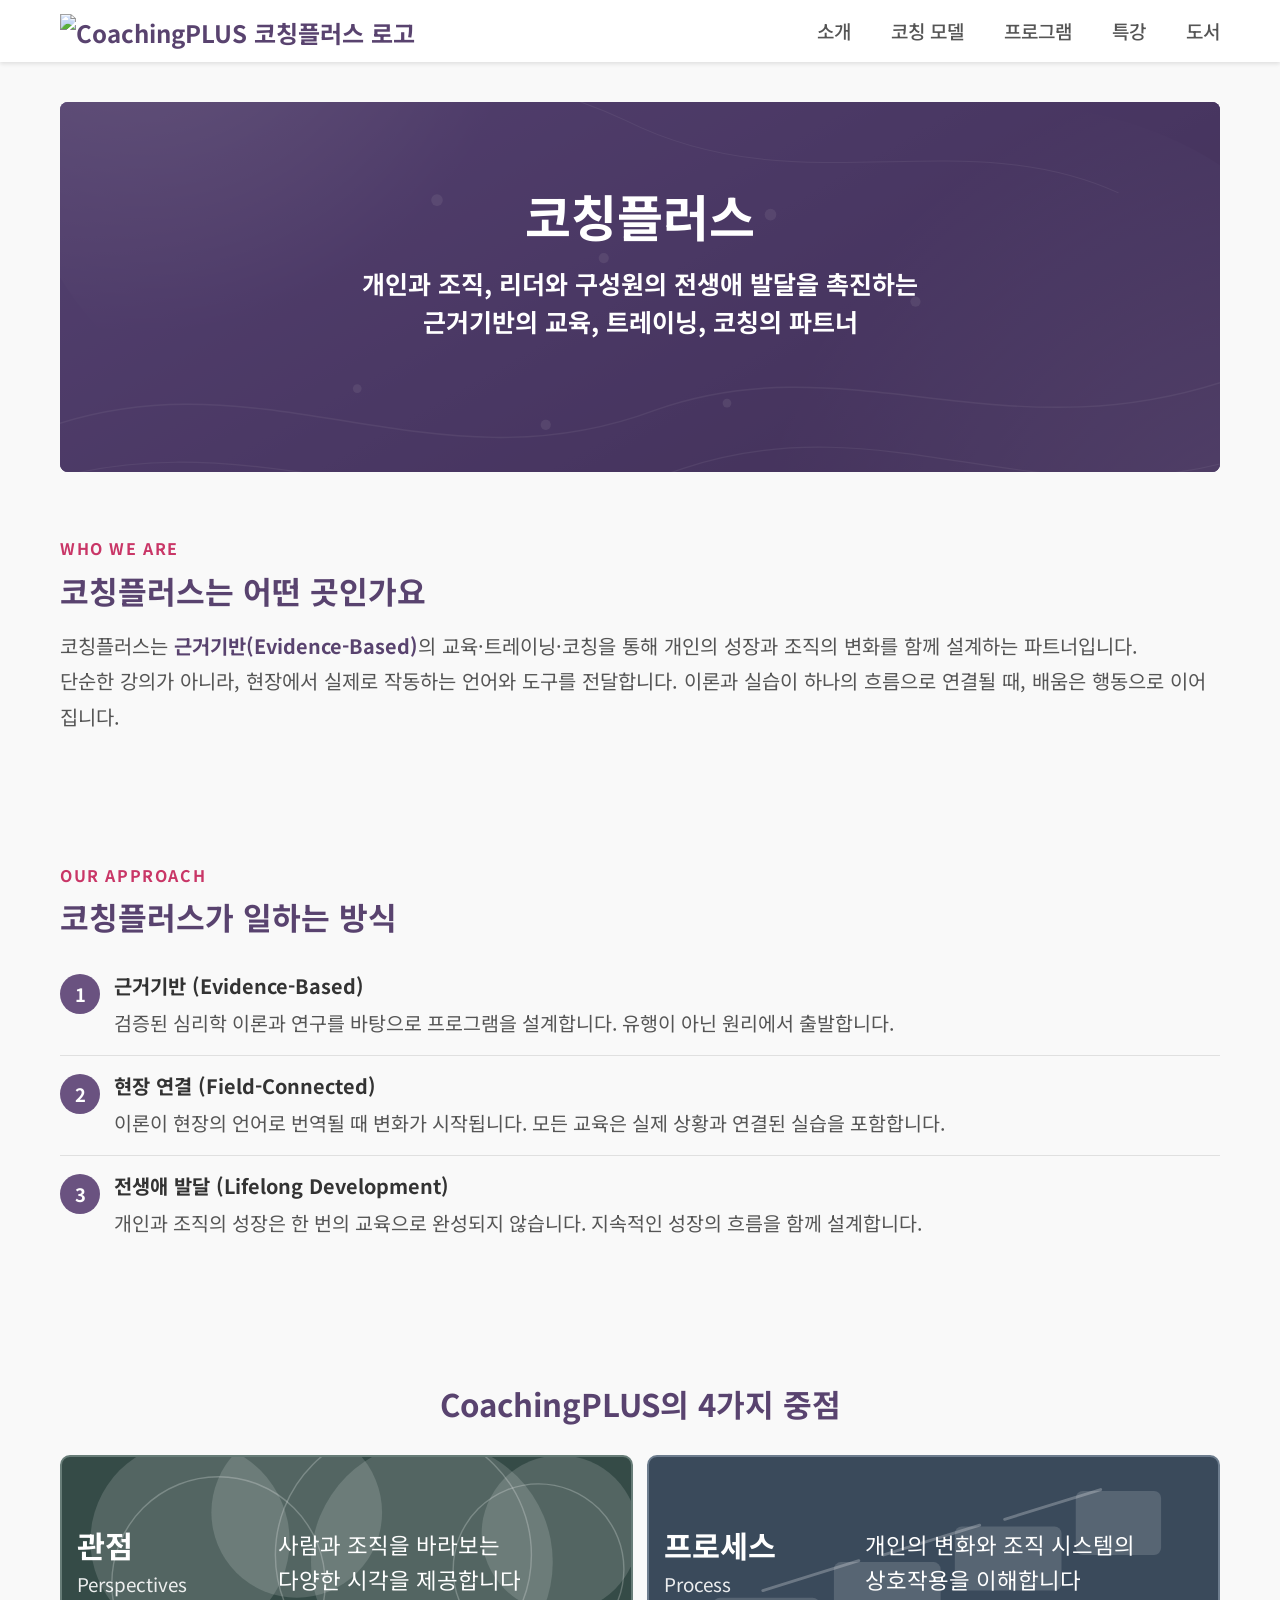
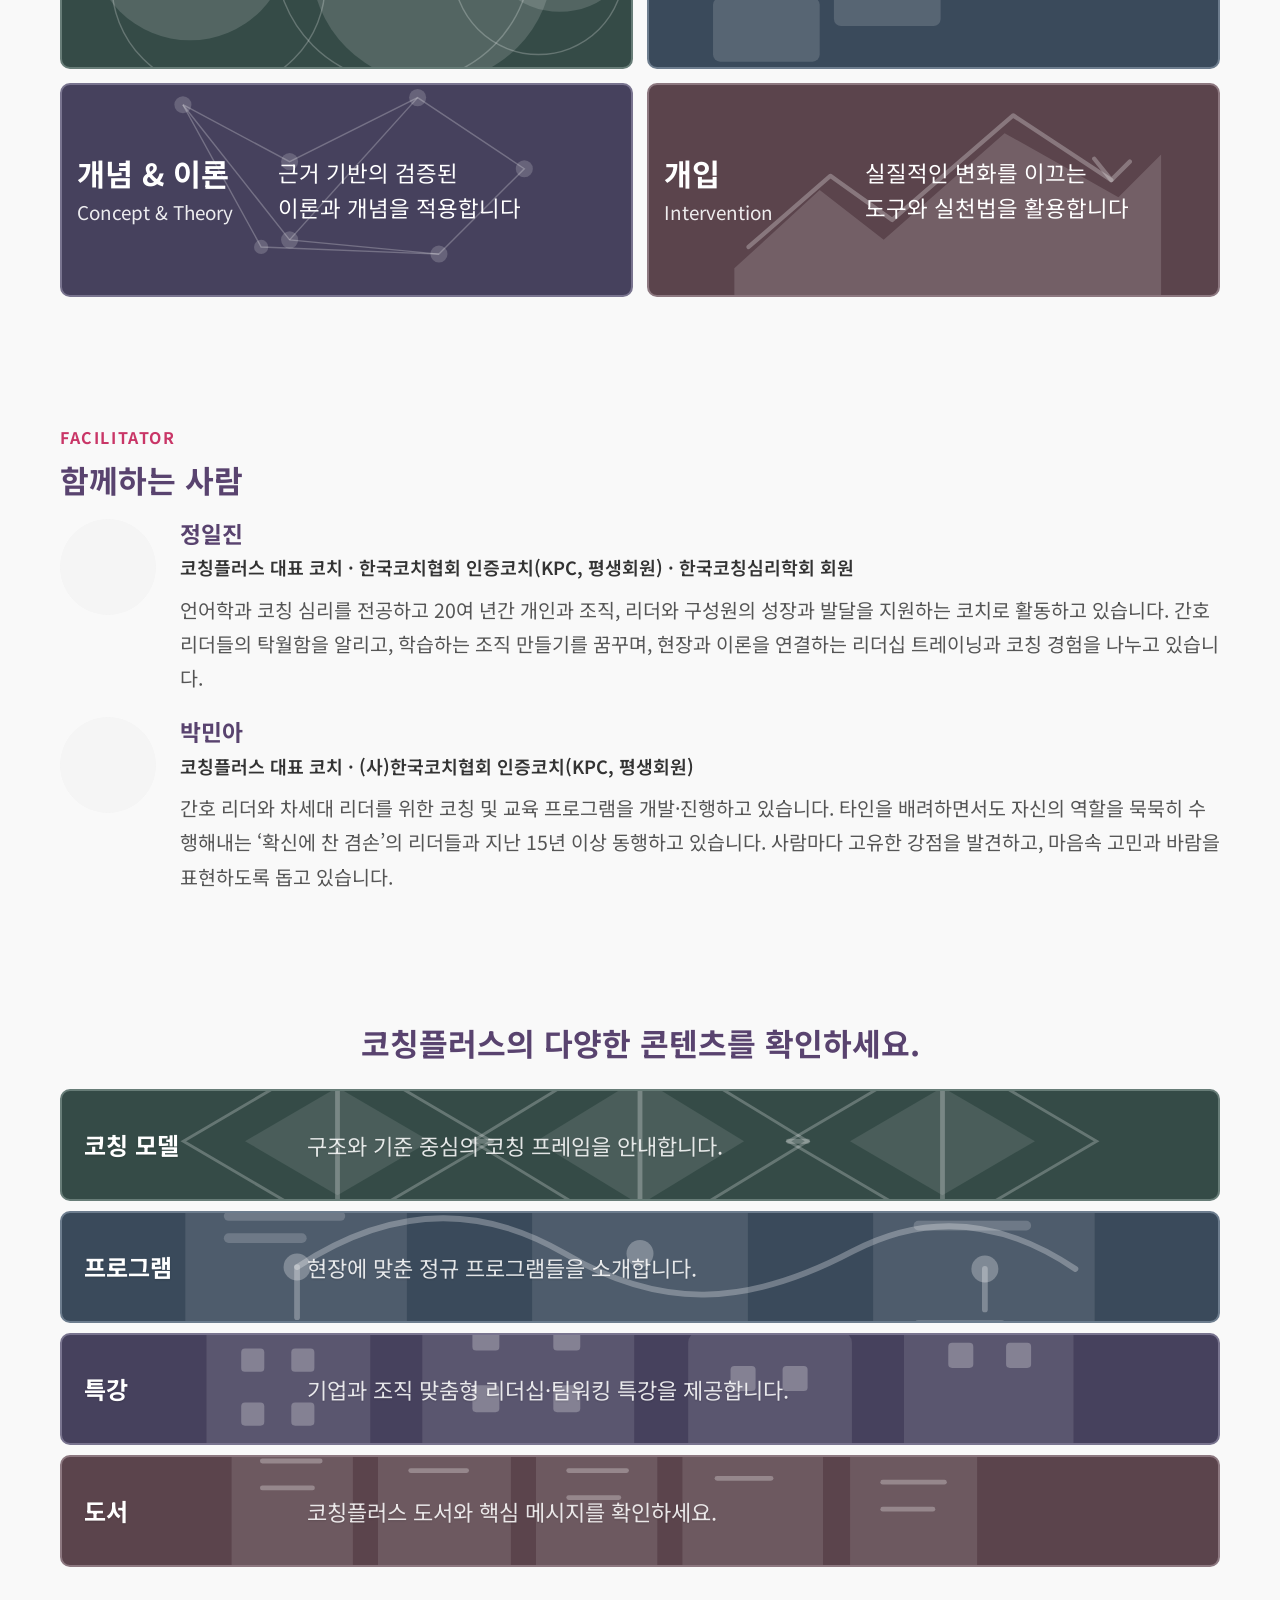
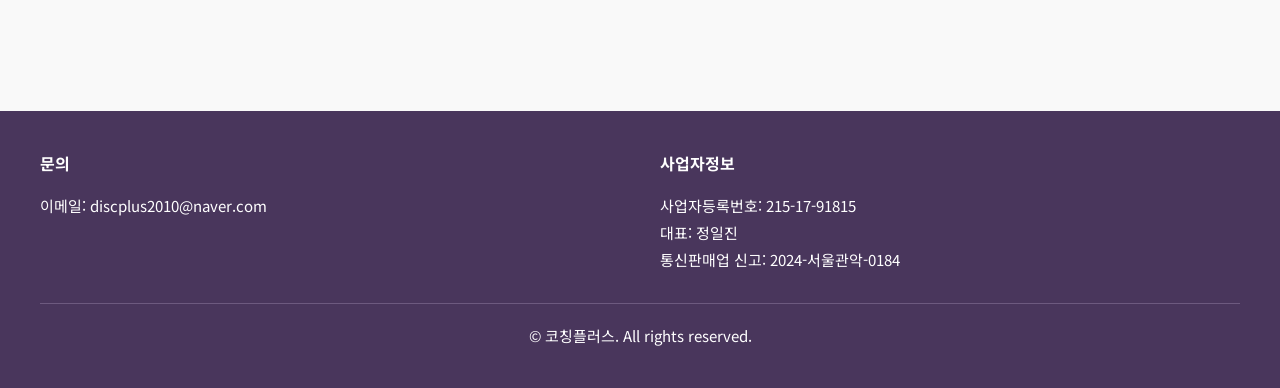
==== commit 1e34e2b2: "Refine CoachingPLUS pages" ====
--- a/index.html
+++ b/index.html
@@ -153,11 +153,11 @@
                         <div class="coach-img coach-img--jung" role="img" aria-label="정일진 프로필 사진"></div>
                         <div>
                             <div class="coach-name">정일진</div>
-                            <div class="coach-role">CoachingPLUS 대표 · 코칭심리 박사과정</div>
+                            <div class="coach-role">코칭플러스 대표 코치 · 한국코치협회 인증코치(KPC, 평생회원) · 한국코칭심리학회 회원</div>
                             <p class="coach-bio">
-                                서울대 언어학과 졸업 후 광운대 산업심리학과(코칭심리전공) 박사과정을 수료했습니다.
-                                DISCplus FT과정 93기 이상 운영, 간호리더십 프로그램 설계 및 진행 등
-                                현장에서 수백 명의 리더와 함께 성장해왔습니다.
+                                언어학과 코칭 심리를 전공하고 20여 년간 개인과 조직, 리더와 구성원의 성장과 발달을 지원하는 코치로 활동하고 있습니다.
+                                간호 리더들의 탁월함을 알리고, 학습하는 조직 만들기를 꿈꾸며,
+                                현장과 이론을 연결하는 리더십 트레이닝과 코칭 경험을 나누고 있습니다.
                             </p>
                         </div>
                     </div>
@@ -165,11 +165,11 @@
                         <div class="coach-img coach-img--park" role="img" aria-label="박민아 프로필 사진"></div>
                         <div>
                             <div class="coach-name">박민아</div>
-                            <div class="coach-role">CoachingPLUS 대표 코치 · 한국코치협회 인증코치</div>
+                            <div class="coach-role">코칭플러스 대표 코치 · (사)한국코치협회 인증코치(KPC, 평생회원)</div>
                             <p class="coach-bio">
                                 간호 리더와 차세대 리더를 위한 코칭 및 교육 프로그램을 개발·진행하고 있습니다.
-                                15년 이상 의료 현장의 리더들과 함께하며, 각자의 강점과 가능성을 발견하고
-                                조직 안에서 지속 가능한 성장을 만들어가는 과정을 지원해왔습니다.
+                                타인을 배려하면서도 자신의 역할을 묵묵히 수행해내는 ‘확신에 찬 겸손’의 리더들과 지난 15년 이상 동행하고 있습니다.
+                                사람마다 고유한 강점을 발견하고, 마음속 고민과 바람을 표현하도록 돕고 있습니다.
                             </p>
                         </div>
                     </div>
@@ -178,7 +178,7 @@
         </section>
 
         <section class="home-page-links" aria-label="다른 페이지 이동">
-            <p class="home-page-link-intro">코칭플러스의 모델, 프로그램, 특강과 도서를 한곳에서 확인하세요.</p>
+            <p class="home-page-link-intro">코칭플러스의 다양한 콘텐츠를 확인하세요.</p>
             <div class="home-page-link-grid">
                 <a class="home-page-link home-page-link-model" href="./coaching-model.html">
                     <span class="home-page-link-title">코칭 모델</span>
@@ -186,11 +186,11 @@
                 </a>
                 <a class="home-page-link home-page-link-programs" href="./programs.html">
                     <span class="home-page-link-title">프로그램</span>
-                    <span class="home-page-link-desc">의료기관 현장에 맞춘 정규 코칭 과정을 소개합니다.</span>
+                    <span class="home-page-link-desc">현장에 맞춘 정규 프로그램들을 소개합니다.</span>
                 </a>
                 <a class="home-page-link home-page-link-lecture" href="./special-lecture.html">
                     <span class="home-page-link-title">특강</span>
-                    <span class="home-page-link-desc">일반 기업 대상 리더십·팀워킹 특강을 제공합니다.</span>
+                    <span class="home-page-link-desc">기업과 조직 맞춤형 리더십·팀워킹 특강을 제공합니다.</span>
                 </a>
                 <a class="home-page-link home-page-link-book" href="./book.html">
                     <span class="home-page-link-title">도서</span>
@@ -219,4 +219,3 @@
     </footer>
 </body>
 </html>
-
--- a/assets/css/main.css
+++ b/assets/css/main.css
@@ -343,7 +343,7 @@
 .home-hero-content {
     position: relative;
     z-index: 2;
-    max-width: 920px;
+    max-width: 1040px;
     margin: 0 auto;
 }
 
@@ -698,7 +698,7 @@
 }
 
 .flow-desc-main {
-    max-width: 820px;
+    max-width: 1040px;
     margin-top: 1.35rem;
     font-size: 1.24rem;
     color: var(--text-body);
@@ -998,7 +998,7 @@
 }
 
 .cta-inner {
-    max-width: 600px;
+    max-width: 1040px;
     margin: 0 auto;
 }
 
@@ -1073,7 +1073,7 @@
 }
 /* Programs page */
 .programs-intro {
-    max-width: 800px;
+    max-width: 1040px;
     margin: 40px auto 30px;
     color: var(--text-body);
     font-size: 16px;
@@ -1081,7 +1081,7 @@
 }
 
 .programs-accordion {
-    max-width: 900px;
+    max-width: 1040px;
     margin: 0 auto 80px;
     display: grid;
     gap: 16px;
@@ -2195,7 +2195,7 @@
         .session-item {
             display: flex;
             gap: 12px;
-            padding: 1rem 0;
+            padding: 1.25rem 0;
             border-bottom: 1px solid var(--border-light);
         }
 
@@ -2364,6 +2364,11 @@
     font-size: 1.2rem;
 }
 
+.prog-panel .session-item {
+    padding-top: 1.45rem;
+    padding-bottom: 1.45rem;
+}
+
 .prog-panel .session-desc {
     font-size: 1.1rem;
 }
@@ -2871,6 +2876,11 @@
     color: var(--program-accent-text);
 }
 
+.prog-panel .sub-detail > .prog-hero h2 .title-en {
+    margin-left: 0.5rem;
+    font-weight: 400;
+}
+
 .prog-panel .sub-detail > .prog-hero p {
     margin: 0;
     padding: 1.35rem 1.8rem 0;
@@ -2966,6 +2976,12 @@
     color: var(--brand-standard);
 }
 
+.prog-panel .target-title,
+.prog-panel .feat-title,
+.prog-panel .session-title {
+    color: var(--brand-standard);
+}
+
 .prog-panel .course-info {
     margin-bottom: 2.6rem;
     padding: 0;
@@ -3041,3 +3057,85 @@
     }
 }
 
+/* Page body width alignment */
+.home-focus,
+.about-section,
+.home-page-links,
+.prog-tabs-section,
+.prog-panel,
+.book-path {
+    padding-left: 0;
+    padding-right: 0;
+}
+
+.home-focus-grid,
+.home-page-link-intro,
+.home-page-link-grid,
+.about-section .inner,
+.flow-section,
+.flow-desc-main,
+.stage-section,
+.cta-inner,
+.programs-intro,
+.programs-accordion,
+.prog-tabs,
+.prog-inner,
+.book-node {
+    width: 100%;
+    max-width: none;
+    margin-left: 0;
+    margin-right: 0;
+}
+
+.stage-section + .stage-section {
+    margin-top: 2rem;
+}
+
+.book-panel {
+    grid-template-columns: minmax(220px, 300px) 1fr;
+    gap: 36px;
+    padding: 32px;
+}
+
+.book-cover-link {
+    max-width: 300px;
+}
+
+.book-content h2 {
+    font-size: 2rem;
+}
+
+.book-subtitle {
+    font-size: 1.15rem;
+}
+
+.book-content p {
+    font-size: 1.12rem;
+}
+
+.book-tags span {
+    font-size: 0.95rem;
+}
+
+@media (max-width: 900px) {
+    .book-path {
+        padding-left: 0;
+        padding-right: 0;
+    }
+}
+
+@media (max-width: 768px) {
+    .about-section,
+    .home-focus,
+    .home-page-links {
+        padding-left: 0;
+        padding-right: 0;
+    }
+
+    .flow-section,
+    .stage-section {
+        padding-left: 0;
+        padding-right: 0;
+    }
+}
+
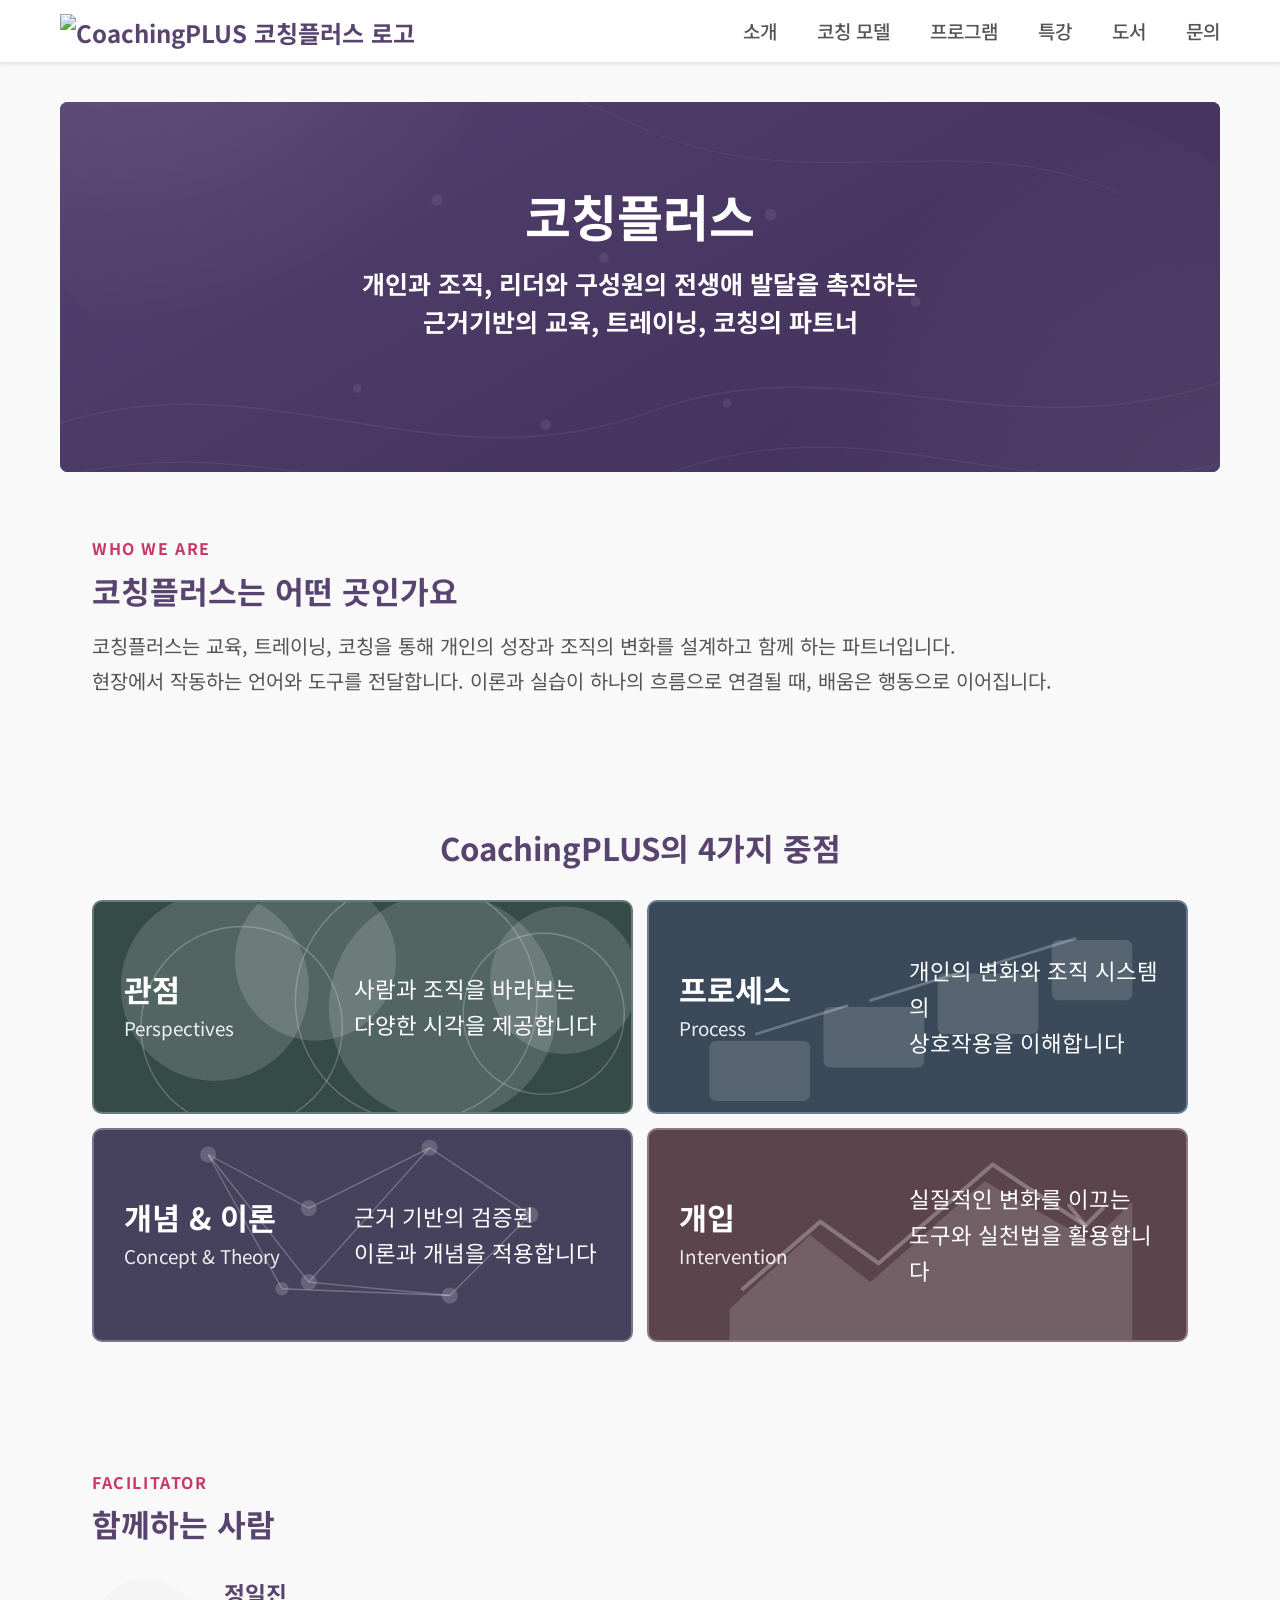
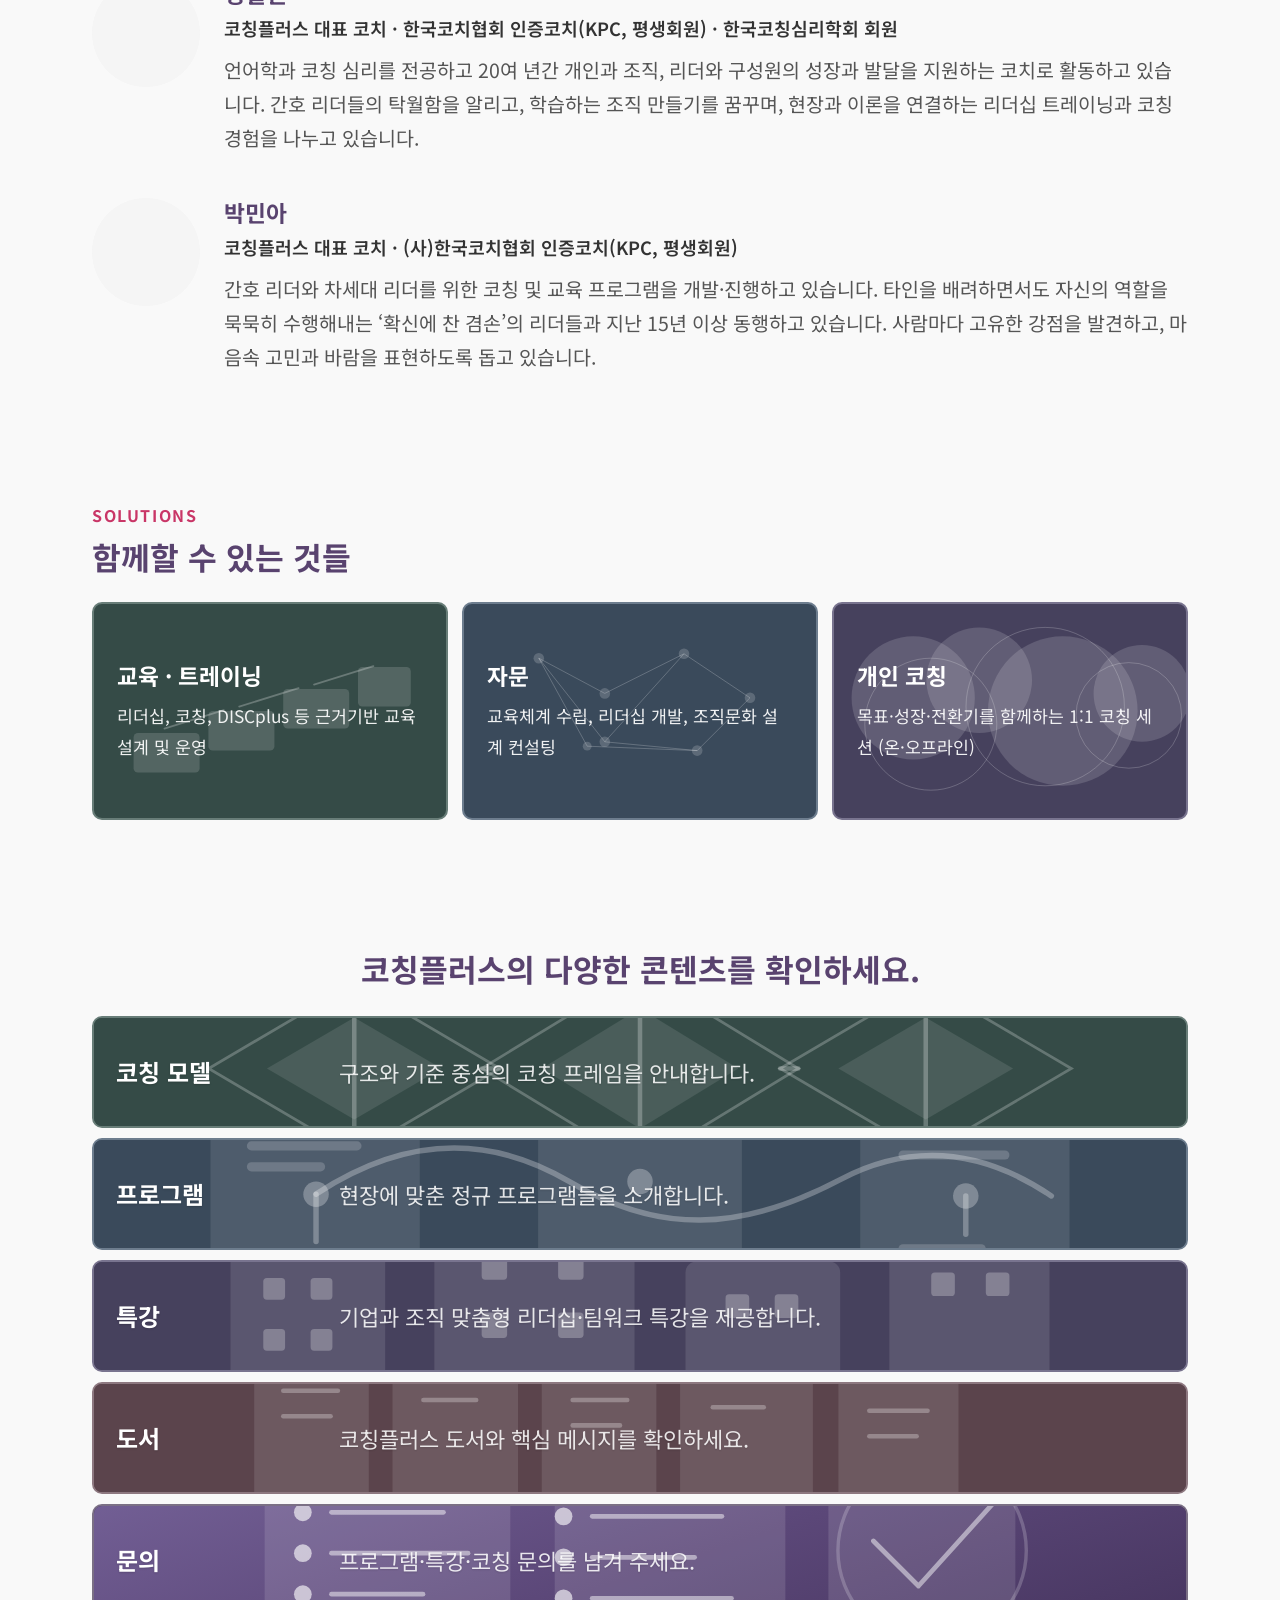
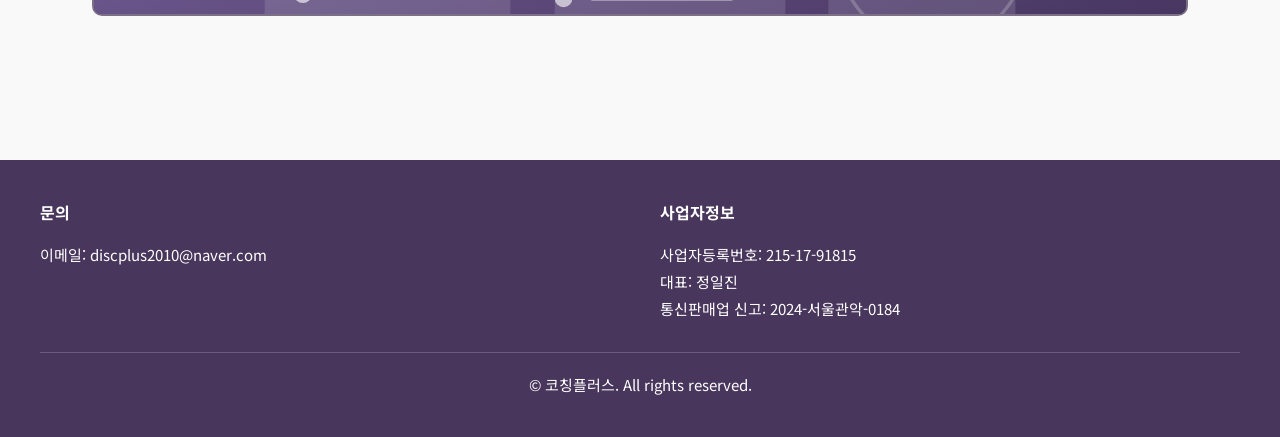
==== commit 37a913c4: "Update inquiry page and homepage sections" ====
--- a/index.html
+++ b/index.html
@@ -7,6 +7,92 @@
     <meta name="description" content="간호사를 위한 구조적 코칭을 제공합니다.">
     <meta name="theme-color" content="#3e2c50">
     <link rel="stylesheet" href="./assets/css/main.css">
+    <style>
+        .about-section--solutions {
+            background: var(--bg-page);
+        }
+
+        .solutions-grid {
+            display: grid;
+            grid-template-columns: repeat(3, 1fr);
+            gap: 14px;
+            margin-top: 1.5rem;
+        }
+
+        .solution-card {
+            position: relative;
+            min-height: 214px;
+            overflow: hidden;
+            background: var(--solution-bg);
+            border: 2px solid var(--solution-border);
+            border-radius: 10px;
+            color: var(--text-white);
+        }
+
+        .solution-card::before {
+            content: '';
+            position: absolute;
+            inset: 0;
+            background-image: var(--solution-image);
+            background-size: cover;
+            background-position: center;
+            filter: saturate(1.03) contrast(0.98);
+            transition: transform 0.3s ease;
+        }
+
+        .solution-card:hover::before,
+        .solution-card:focus-within::before {
+            transform: scale(1.05);
+        }
+
+        .solution-card--training {
+            --solution-bg: #354B47;
+            --solution-border: #687D78;
+            --solution-image: url('./assets/images/card-process-temp.svg');
+        }
+
+        .solution-card--advisory {
+            --solution-bg: #3A4A5B;
+            --solution-border: #6D7D8E;
+            --solution-image: url('./assets/images/card-concept-temp.svg');
+        }
+
+        .solution-card--coaching {
+            --solution-bg: #46415D;
+            --solution-border: #79748F;
+            --solution-image: url('./assets/images/card-perspectives-temp.svg');
+        }
+
+        .solution-content {
+            position: relative;
+            z-index: 1;
+            min-height: 214px;
+            display: flex;
+            flex-direction: column;
+            justify-content: center;
+            padding: 1.45rem;
+        }
+
+        .solution-title {
+            font-size: 1.42rem;
+            font-weight: 700;
+            color: var(--text-white);
+            line-height: 1.35;
+            margin-bottom: 10px;
+        }
+
+        .solution-desc {
+            font-size: 1.08rem;
+            color: rgba(255, 255, 255, 0.92);
+            line-height: 1.75;
+        }
+
+        @media (max-width: 768px) {
+            .solutions-grid {
+                grid-template-columns: 1fr;
+            }
+        }
+    </style>
 </head>
 <body>
     <!-- 헤더 & 내비게이션 -->
@@ -27,6 +113,7 @@
                     <li><a href="./programs.html">프로그램</a></li>
                     <li><a href="./special-lecture.html">특강</a></li>
                     <li><a href="./book.html">도서</a></li>
+                    <li><a href="./inquiry.html">문의</a></li>
                 </ul>
             </nav>
         </div>
@@ -49,41 +136,10 @@
                 <div class="about-label">WHO WE ARE</div>
                 <h2 class="about-title" id="who-title">코칭플러스는 어떤 곳인가요</h2>
                 <p class="who-desc">
-                    코칭플러스는 <strong>근거기반(Evidence-Based)</strong>의 교육·트레이닝·코칭을 통해
-                    개인의 성장과 조직의 변화를 함께 설계하는 파트너입니다.<br>
-                    단순한 강의가 아니라, 현장에서 실제로 작동하는 언어와 도구를 전달합니다.
+                    코칭플러스는 교육, 트레이닝, 코칭을 통해 개인의 성장과 조직의 변화를 설계하고 함께 하는 파트너입니다.<br>
+                    현장에서 작동하는 언어와 도구를 전달합니다.
                     이론과 실습이 하나의 흐름으로 연결될 때, 배움은 행동으로 이어집니다.
                 </p>
-            </div>
-        </section>
-
-        <section class="about-section about-section--approach" aria-labelledby="approach-title">
-            <div class="inner">
-                <div class="about-label">OUR APPROACH</div>
-                <h2 class="about-title" id="approach-title">코칭플러스가 일하는 방식</h2>
-                <div class="approach-items">
-                    <div class="approach-item">
-                        <div class="approach-num">1</div>
-                        <div>
-                            <div class="approach-title">근거기반 (Evidence-Based)</div>
-                            <p class="approach-desc">검증된 심리학 이론과 연구를 바탕으로 프로그램을 설계합니다. 유행이 아닌 원리에서 출발합니다.</p>
-                        </div>
-                    </div>
-                    <div class="approach-item">
-                        <div class="approach-num">2</div>
-                        <div>
-                            <div class="approach-title">현장 연결 (Field-Connected)</div>
-                            <p class="approach-desc">이론이 현장의 언어로 번역될 때 변화가 시작됩니다. 모든 교육은 실제 상황과 연결된 실습을 포함합니다.</p>
-                        </div>
-                    </div>
-                    <div class="approach-item">
-                        <div class="approach-num">3</div>
-                        <div>
-                            <div class="approach-title">전생애 발달 (Lifelong Development)</div>
-                            <p class="approach-desc">개인과 조직의 성장은 한 번의 교육으로 완성되지 않습니다. 지속적인 성장의 흐름을 함께 설계합니다.</p>
-                        </div>
-                    </div>
-                </div>
             </div>
         </section>
 
@@ -177,6 +233,46 @@
             </div>
         </section>
 
+        <section class="about-section about-section--solutions" aria-labelledby="solutions-title">
+            <div class="inner">
+                <div class="about-label">SOLUTIONS</div>
+                <h2 class="about-title" id="solutions-title">
+                    함께할 수 있는 것들
+                </h2>
+                <div class="solutions-grid">
+                    <div class="solution-card solution-card--training">
+                        <div class="solution-content">
+                            <div class="solution-title">교육 · 트레이닝</div>
+                            <p class="solution-desc">
+                                리더십, 코칭, DISCplus 등
+                                근거기반 교육 설계 및 운영
+                            </p>
+                        </div>
+                    </div>
+
+                    <div class="solution-card solution-card--advisory">
+                        <div class="solution-content">
+                            <div class="solution-title">자문</div>
+                            <p class="solution-desc">
+                                교육체계 수립, 리더십 개발,
+                                조직문화 설계 컨설팅
+                            </p>
+                        </div>
+                    </div>
+
+                    <div class="solution-card solution-card--coaching">
+                        <div class="solution-content">
+                            <div class="solution-title">개인 코칭</div>
+                            <p class="solution-desc">
+                                목표·성장·전환기를 함께하는
+                                1:1 코칭 세션 (온·오프라인)
+                            </p>
+                        </div>
+                    </div>
+                </div>
+            </div>
+        </section>
+
         <section class="home-page-links" aria-label="다른 페이지 이동">
             <p class="home-page-link-intro">코칭플러스의 다양한 콘텐츠를 확인하세요.</p>
             <div class="home-page-link-grid">
@@ -190,11 +286,15 @@
                 </a>
                 <a class="home-page-link home-page-link-lecture" href="./special-lecture.html">
                     <span class="home-page-link-title">특강</span>
-                    <span class="home-page-link-desc">기업과 조직 맞춤형 리더십·팀워킹 특강을 제공합니다.</span>
+                    <span class="home-page-link-desc">기업과 조직 맞춤형 리더십·팀워크 특강을 제공합니다.</span>
                 </a>
                 <a class="home-page-link home-page-link-book" href="./book.html">
                     <span class="home-page-link-title">도서</span>
                     <span class="home-page-link-desc">코칭플러스 도서와 핵심 메시지를 확인하세요.</span>
+                </a>
+                <a class="home-page-link home-page-link-apply" href="./inquiry.html">
+                    <span class="home-page-link-title">문의</span>
+                    <span class="home-page-link-desc">프로그램·특강·코칭 문의를 남겨 주세요.</span>
                 </a>
             </div>
         </section>
--- a/assets/css/main.css
+++ b/assets/css/main.css
@@ -453,9 +453,10 @@
 
 .home-page-link:hover,
 .home-page-link:focus-visible {
-    transform: translateY(-1px);
+    transform: none;
     box-shadow: 0 8px 16px rgba(0, 0, 0, 0.16);
-    filter: brightness(1.04);
+    filter: none;
+    z-index: 1;
 }
 
 .home-focus-grid {
@@ -1450,8 +1451,8 @@
 .coach-list {
     display: flex;
     flex-direction: column;
-    gap: 1.4rem;
-    margin-top: 1.1rem;
+    gap: 2.7rem;
+    margin-top: 2.1rem;
 }
 
 .coach-card {
@@ -1462,8 +1463,8 @@
 }
 
 .coach-img {
-    width: 96px;
-    height: 96px;
+    width: 108px;
+    height: 108px;
     border-radius: 50%;
     background: var(--bg-soft);
     background-size: cover;
@@ -1534,12 +1535,15 @@
 }
 
 .focus-card-content {
-    gap: 18px;
+    gap: 26px;
+    padding-left: 1.45rem;
+    padding-right: 1.45rem;
 }
 
 .focus-card-left {
     width: auto;
-    flex: 0 0 34%;
+    flex: 0 0 43%;
+    padding-left: 0.45rem;
 }
 
 .focus-card-bg {
@@ -1660,6 +1664,13 @@
     --home-link-color: var(--text-white);
     --home-link-border: #8D7880;
     background-image: url('../images/link-book-temp.svg');
+}
+
+.home-page-link-apply {
+    --home-link-bg: #493F54;
+    --home-link-color: var(--text-white);
+    --home-link-border: #7B7085;
+    background-image: url('../images/apply-hero-temp.svg');
 }
 
 @media (max-width: 768px) {
@@ -1689,6 +1700,7 @@
 
     .focus-card-left {
         flex-basis: 36%;
+        padding-left: 0;
     }
 
     .focus-card-left h3 {
@@ -3064,8 +3076,8 @@
 .prog-tabs-section,
 .prog-panel,
 .book-path {
-    padding-left: 0;
-    padding-right: 0;
+    padding-left: 2rem;
+    padding-right: 2rem;
 }
 
 .home-focus-grid,
@@ -3119,8 +3131,8 @@
 
 @media (max-width: 900px) {
     .book-path {
-        padding-left: 0;
-        padding-right: 0;
+        padding-left: 1rem;
+        padding-right: 1rem;
     }
 }
 
@@ -3128,14 +3140,190 @@
     .about-section,
     .home-focus,
     .home-page-links {
-        padding-left: 0;
-        padding-right: 0;
+        padding-left: 1rem;
+        padding-right: 1rem;
     }
 
     .flow-section,
     .stage-section {
-        padding-left: 0;
-        padding-right: 0;
-    }
-}
-
+        padding-left: 1rem;
+        padding-right: 1rem;
+    }
+}
+
+/* Restore a small body gutter below page heroes */
+.flow-section,
+.stage-section,
+.lecture-filter-section,
+.lecture-categories {
+    padding-left: 2rem;
+    padding-right: 2rem;
+}
+
+/* Program section rhythm */
+.prog-panel .sub-detail > .prog-section,
+.prog-panel .sub-detail > .course-info,
+.prog-panel > .prog-inner > .prog-section,
+.prog-panel > .prog-inner > .course-info {
+    margin: 0;
+    padding: 2.15rem 0;
+    border-top: 1px solid var(--border-light);
+}
+
+.prog-panel .sub-detail > .prog-hero + .target-section,
+.prog-panel .prog-summary + .target-section {
+    margin-top: 0;
+}
+
+.prog-panel .course-info {
+    margin-bottom: 0;
+    padding: 2.15rem 0;
+}
+
+.prog-panel .info-table {
+    margin-top: 1rem;
+    border: 2px solid var(--program-accent-border, var(--border-light));
+    border-radius: 8px;
+    overflow: hidden;
+    background: var(--bg-surface);
+}
+
+.prog-panel .info-row {
+    display: grid;
+    grid-template-columns: minmax(150px, 24%) 1fr;
+    border-bottom: 2px solid var(--program-accent-border, var(--border-light));
+    background: var(--bg-surface);
+}
+
+.prog-panel .info-row:last-child {
+    border-bottom: none;
+}
+
+.prog-panel .info-label {
+    width: auto;
+    padding: 1rem 1.65rem;
+    border-right: 2px solid var(--program-accent-border, var(--border-light));
+    background: var(--bg-surface);
+}
+
+.prog-panel .info-value {
+    padding: 1rem 1.75rem;
+    background: var(--bg-surface);
+}
+
+/* Program curriculum table layout */
+.prog-panel .prog-section .session-item {
+    display: block;
+    padding: 0;
+    border-left: 2px solid var(--program-accent-border, var(--border-light));
+    border-right: 2px solid var(--program-accent-border, var(--border-light));
+    border-bottom: 2px solid var(--program-accent-border, var(--border-light));
+    background: var(--bg-surface);
+}
+
+.prog-panel .prog-section .session-item:first-of-type {
+    margin-top: 1rem;
+    border-top: 2px solid var(--program-accent-border, var(--border-light));
+    border-radius: 8px 8px 0 0;
+    overflow: hidden;
+}
+
+.prog-panel .prog-section .session-item:last-of-type {
+    border-radius: 0 0 8px 8px;
+    overflow: hidden;
+}
+
+.prog-panel .session-num-wrap,
+.prog-panel .session-tags,
+.prog-panel .session-desc {
+    display: none !important;
+}
+
+.prog-panel .session-body {
+    display: block;
+}
+
+.prog-panel .session-title {
+    display: block;
+    margin: 0;
+    padding: 1rem 1.75rem;
+    background: var(--bg-surface);
+    color: var(--text-body);
+    font-size: 1.16rem;
+    font-weight: 400;
+    line-height: 1.65;
+}
+
+@media (max-width: 768px) {
+    .flow-section,
+    .stage-section,
+    .lecture-filter-section,
+    .lecture-categories {
+        padding-left: 1rem;
+        padding-right: 1rem;
+    }
+
+    .prog-panel .session-title {
+        padding: 1rem 1.25rem;
+    }
+
+    .prog-panel .info-row {
+        grid-template-columns: 1fr;
+    }
+
+    .prog-panel .info-label {
+        border-right: none;
+        border-bottom: 2px solid var(--program-accent-border, var(--border-light));
+        padding: 1rem 1.25rem 0.55rem;
+    }
+
+.prog-panel .info-value {
+        padding: 0.55rem 1.25rem 1rem;
+    }
+}
+
+/* Home link image zoom keeps the card frame fixed */
+.home-page-link {
+    isolation: isolate;
+}
+
+.home-page-link::before {
+    content: "";
+    position: absolute;
+    inset: 0;
+    z-index: 0;
+    background-color: inherit;
+    background-image: inherit;
+    background-size: cover;
+    background-position: center;
+    background-repeat: no-repeat;
+    transition: transform 0.3s ease, filter 0.2s ease;
+}
+
+.home-page-link-title,
+.home-page-link-desc {
+    position: relative;
+    z-index: 1;
+}
+
+.home-page-link:hover::before,
+.home-page-link:focus-visible::before {
+    transform: scale(1.05);
+}
+
+/* Coaching model stage borders align with page gutters */
+.stage-section {
+    width: auto;
+    margin-left: 2rem;
+    margin-right: 2rem;
+    padding-left: 0;
+    padding-right: 0;
+}
+
+@media (max-width: 768px) {
+    .stage-section {
+        margin-left: 1rem;
+        margin-right: 1rem;
+    }
+}
+
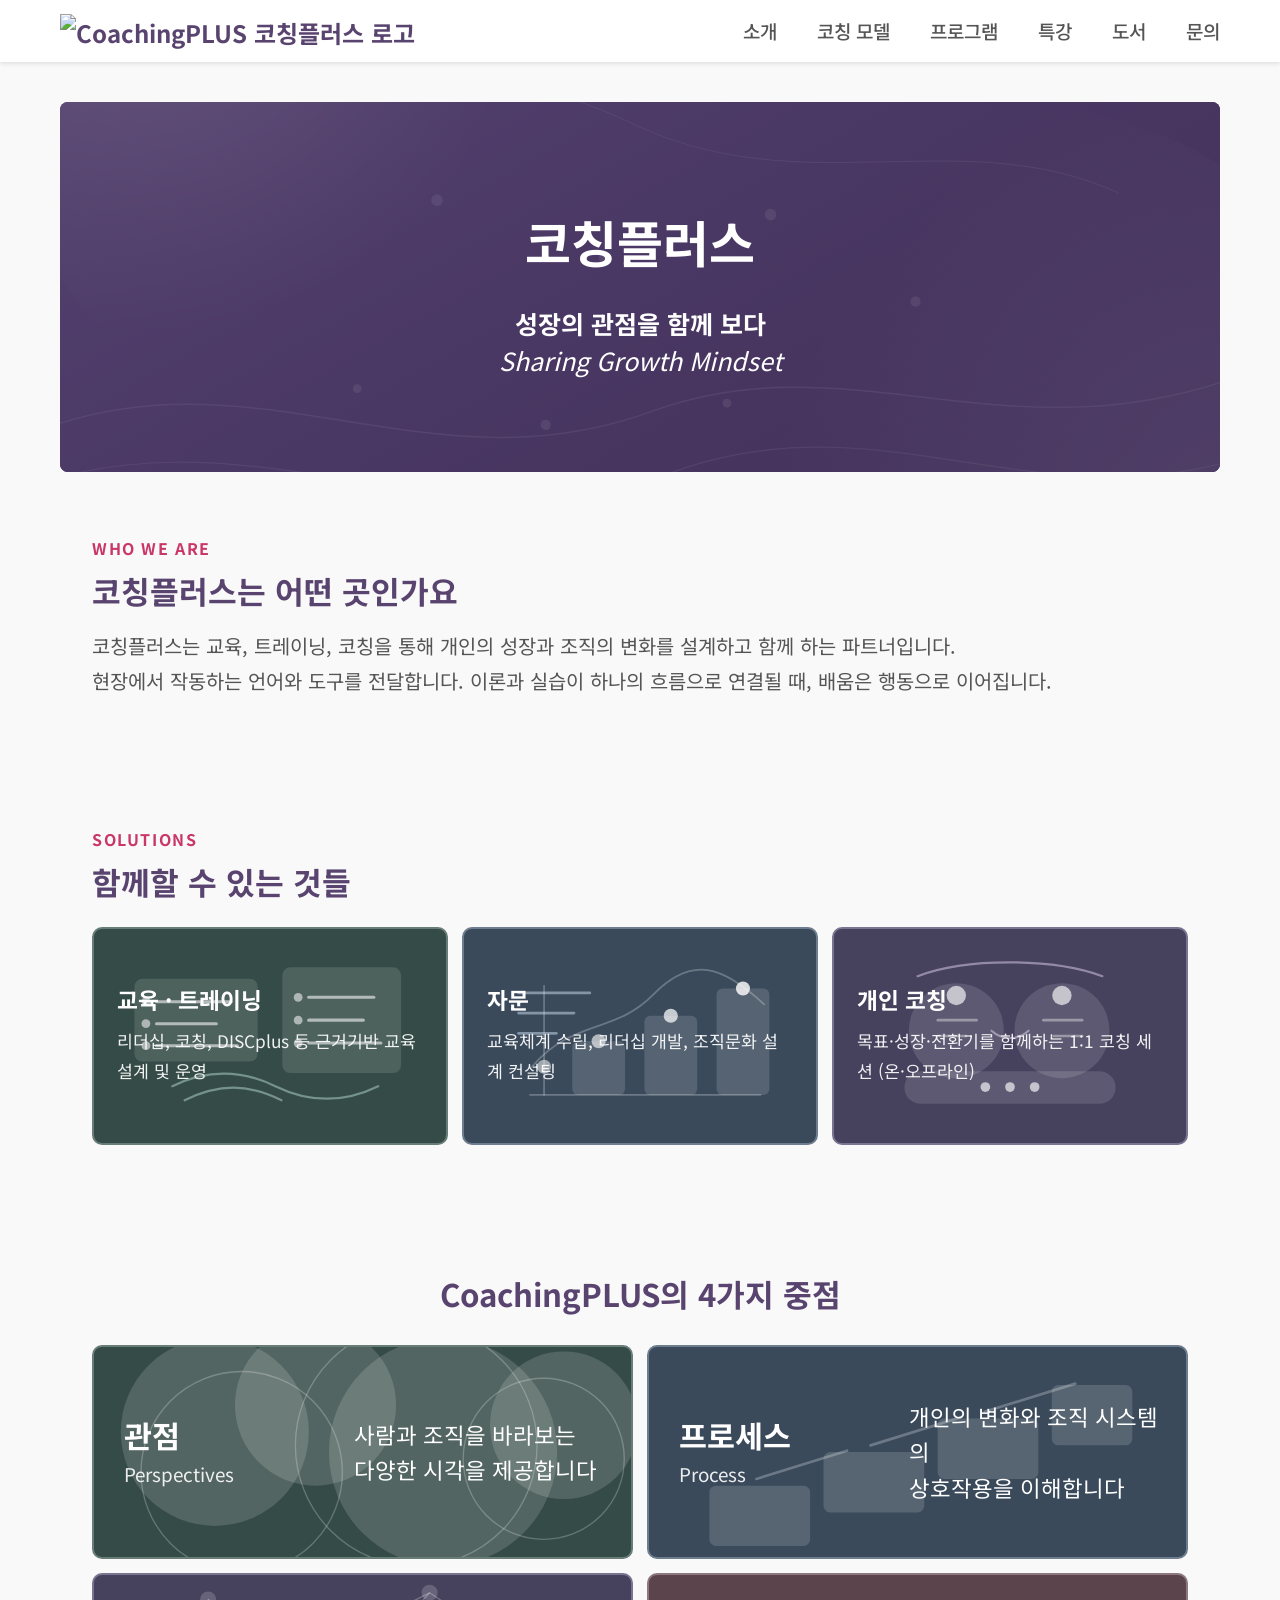
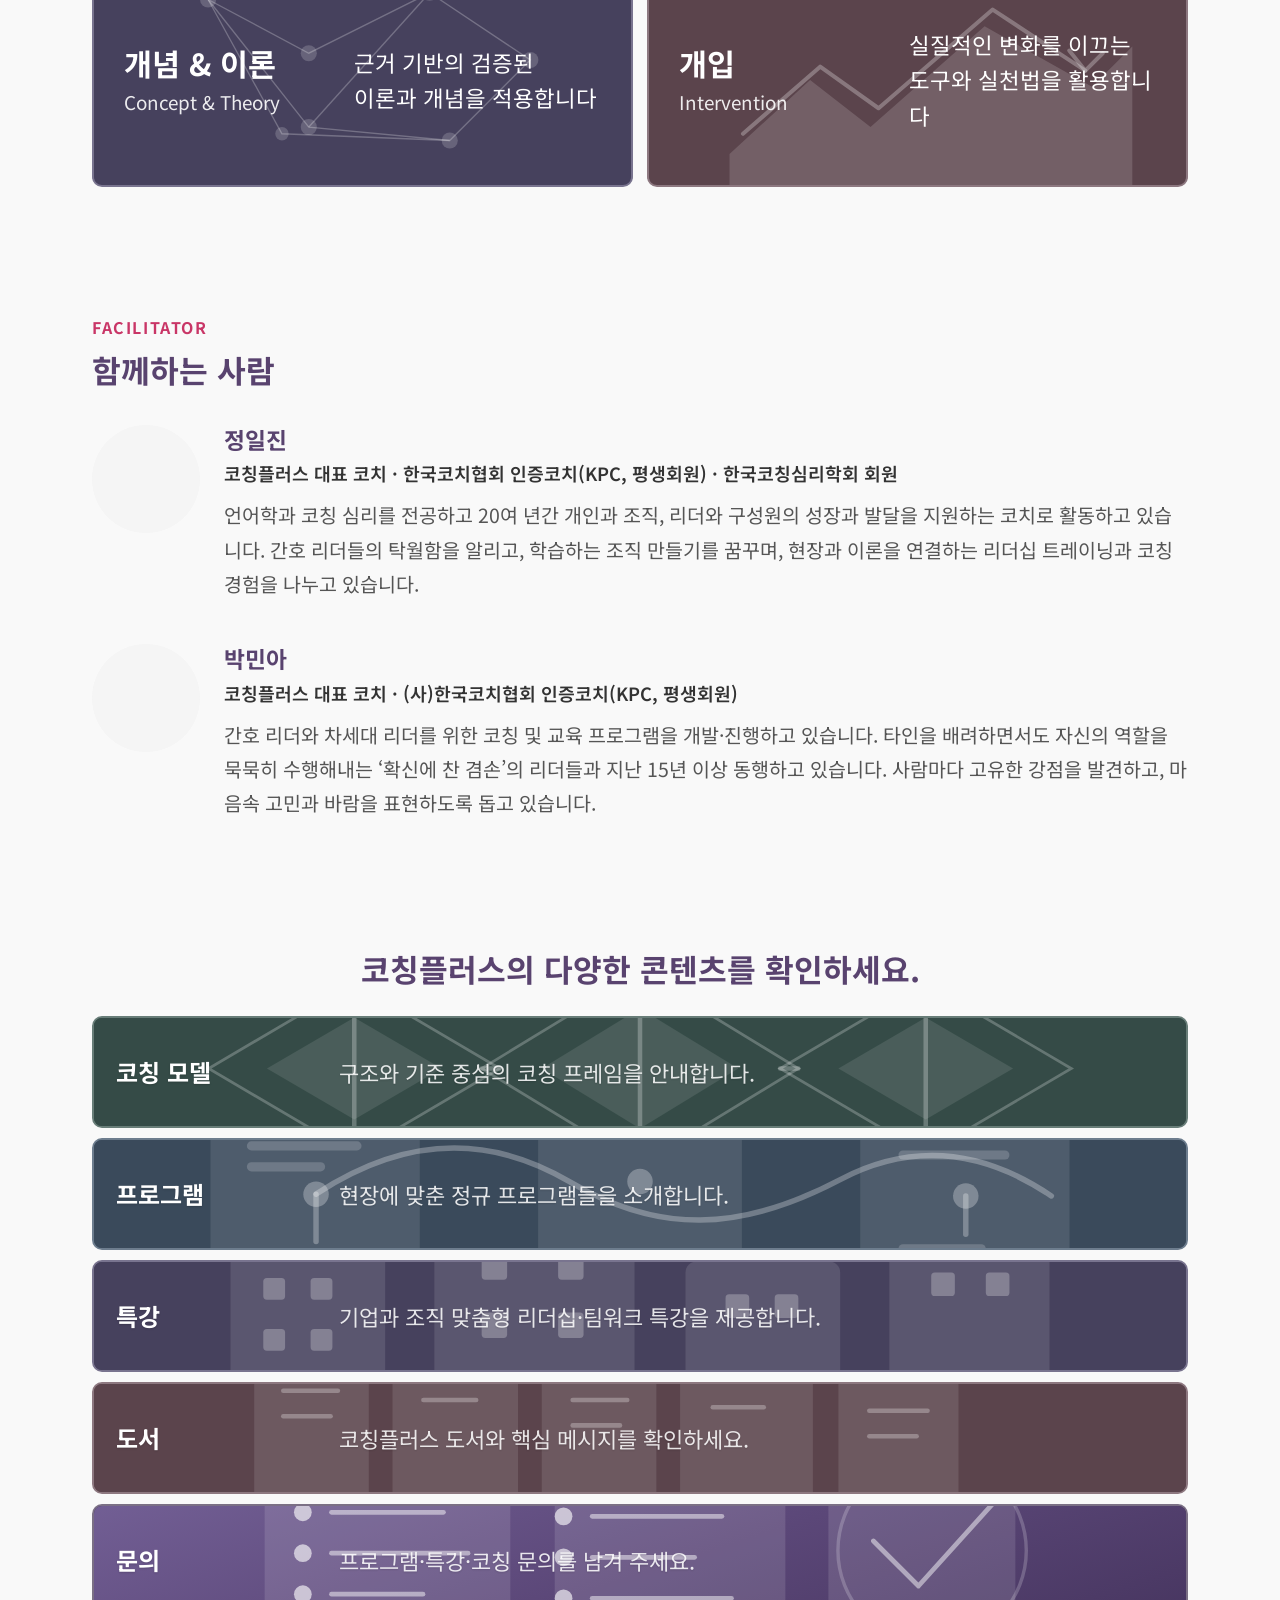
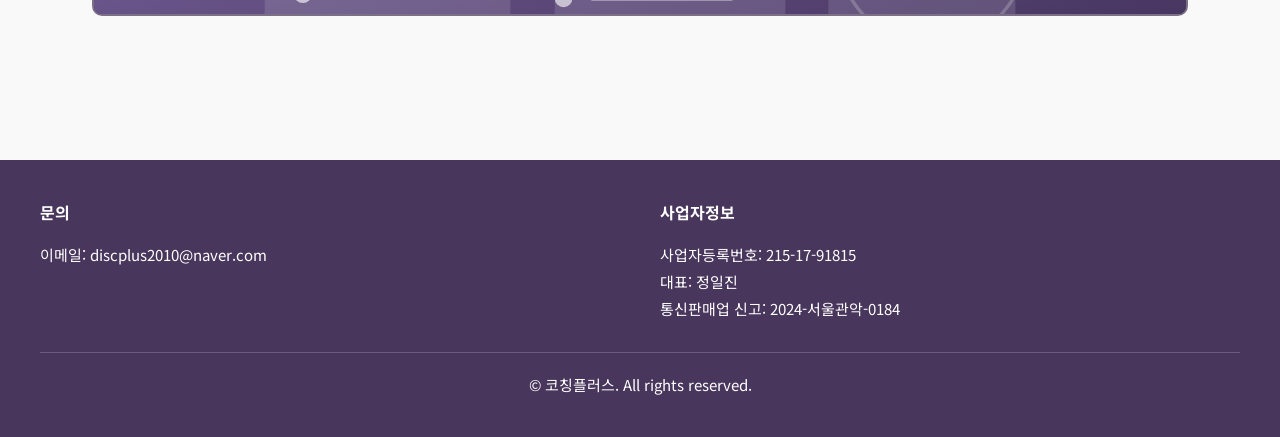
==== commit ce6f42db: "Update solution visuals and inquiry CTAs" ====
--- a/index.html
+++ b/index.html
@@ -48,19 +48,19 @@
         .solution-card--training {
             --solution-bg: #354B47;
             --solution-border: #687D78;
-            --solution-image: url('./assets/images/card-process-temp.svg');
+            --solution-image: url('./assets/images/solution-training-temp.svg');
         }
 
         .solution-card--advisory {
             --solution-bg: #3A4A5B;
             --solution-border: #6D7D8E;
-            --solution-image: url('./assets/images/card-concept-temp.svg');
+            --solution-image: url('./assets/images/solution-advisory-temp.svg');
         }
 
         .solution-card--coaching {
             --solution-bg: #46415D;
             --solution-border: #79748F;
-            --solution-image: url('./assets/images/card-perspectives-temp.svg');
+            --solution-image: url('./assets/images/solution-coaching-temp.svg');
         }
 
         .solution-content {
@@ -125,9 +125,10 @@
             <div class="home-hero-bg"></div>
             <div class="home-hero-overlay"></div>
             <div class="home-hero-content">
+                <br>
                 <h2>코칭플러스</h2>
-                <p>개인과 조직, 리더와 구성원의 전생애 발달을 촉진하는</p>
-                <p>근거기반의 교육, 트레이닝, 코칭의 파트너</p>
+                <p>성장의 관점을 함께 보다</p>
+                <p>Sharing Growth Mindset</p>
             </div>
         </section>
 
@@ -140,6 +141,46 @@
                     현장에서 작동하는 언어와 도구를 전달합니다.
                     이론과 실습이 하나의 흐름으로 연결될 때, 배움은 행동으로 이어집니다.
                 </p>
+            </div>
+        </section>
+
+        <section class="about-section about-section--solutions" aria-labelledby="solutions-title">
+            <div class="inner">
+                <div class="about-label">SOLUTIONS</div>
+                <h2 class="about-title" id="solutions-title">
+                    함께할 수 있는 것들
+                </h2>
+                <div class="solutions-grid">
+                    <div class="solution-card solution-card--training">
+                        <div class="solution-content">
+                            <div class="solution-title">교육 · 트레이닝</div>
+                            <p class="solution-desc">
+                                리더십, 코칭, DISCplus 등
+                                근거기반 교육 설계 및 운영
+                            </p>
+                        </div>
+                    </div>
+
+                    <div class="solution-card solution-card--advisory">
+                        <div class="solution-content">
+                            <div class="solution-title">자문</div>
+                            <p class="solution-desc">
+                                교육체계 수립, 리더십 개발,
+                                조직문화 설계 컨설팅
+                            </p>
+                        </div>
+                    </div>
+
+                    <div class="solution-card solution-card--coaching">
+                        <div class="solution-content">
+                            <div class="solution-title">개인 코칭</div>
+                            <p class="solution-desc">
+                                목표·성장·전환기를 함께하는
+                                1:1 코칭 세션 (온·오프라인)
+                            </p>
+                        </div>
+                    </div>
+                </div>
             </div>
         </section>
 
@@ -233,46 +274,6 @@
             </div>
         </section>
 
-        <section class="about-section about-section--solutions" aria-labelledby="solutions-title">
-            <div class="inner">
-                <div class="about-label">SOLUTIONS</div>
-                <h2 class="about-title" id="solutions-title">
-                    함께할 수 있는 것들
-                </h2>
-                <div class="solutions-grid">
-                    <div class="solution-card solution-card--training">
-                        <div class="solution-content">
-                            <div class="solution-title">교육 · 트레이닝</div>
-                            <p class="solution-desc">
-                                리더십, 코칭, DISCplus 등
-                                근거기반 교육 설계 및 운영
-                            </p>
-                        </div>
-                    </div>
-
-                    <div class="solution-card solution-card--advisory">
-                        <div class="solution-content">
-                            <div class="solution-title">자문</div>
-                            <p class="solution-desc">
-                                교육체계 수립, 리더십 개발,
-                                조직문화 설계 컨설팅
-                            </p>
-                        </div>
-                    </div>
-
-                    <div class="solution-card solution-card--coaching">
-                        <div class="solution-content">
-                            <div class="solution-title">개인 코칭</div>
-                            <p class="solution-desc">
-                                목표·성장·전환기를 함께하는
-                                1:1 코칭 세션 (온·오프라인)
-                            </p>
-                        </div>
-                    </div>
-                </div>
-            </div>
-        </section>
-
         <section class="home-page-links" aria-label="다른 페이지 이동">
             <p class="home-page-link-intro">코칭플러스의 다양한 콘텐츠를 확인하세요.</p>
             <div class="home-page-link-grid">
--- a/assets/css/main.css
+++ b/assets/css/main.css
@@ -351,7 +351,7 @@
     font-size: 50px;
     font-weight: 700;
     color: var(--text-white);
-    margin-bottom: 20px;
+    margin-bottom: 34px;
     line-height: 1.18;
 }
 
@@ -360,6 +360,11 @@
     font-size: 25px;
     font-weight: 700;
     line-height: 1.5;
+}
+
+.home-hero p:last-child {
+    font-weight: 400;
+    font-style: italic;
 }
 
 .home-focus {
@@ -991,7 +996,7 @@
 
 .cta-section {
     background: var(--brand-dark);
-    background-image: linear-gradient(120deg, rgba(51, 36, 68, 0.72), rgba(47, 34, 71, 0.5)), url('../images/model-hero-temp.svg');
+    background-image: linear-gradient(120deg, rgba(51, 36, 68, 0.72), rgba(47, 34, 71, 0.5)), url('../images/apply-hero-temp.svg');
     background-size: cover;
     background-position: center;
     padding: 2.8rem 2rem;
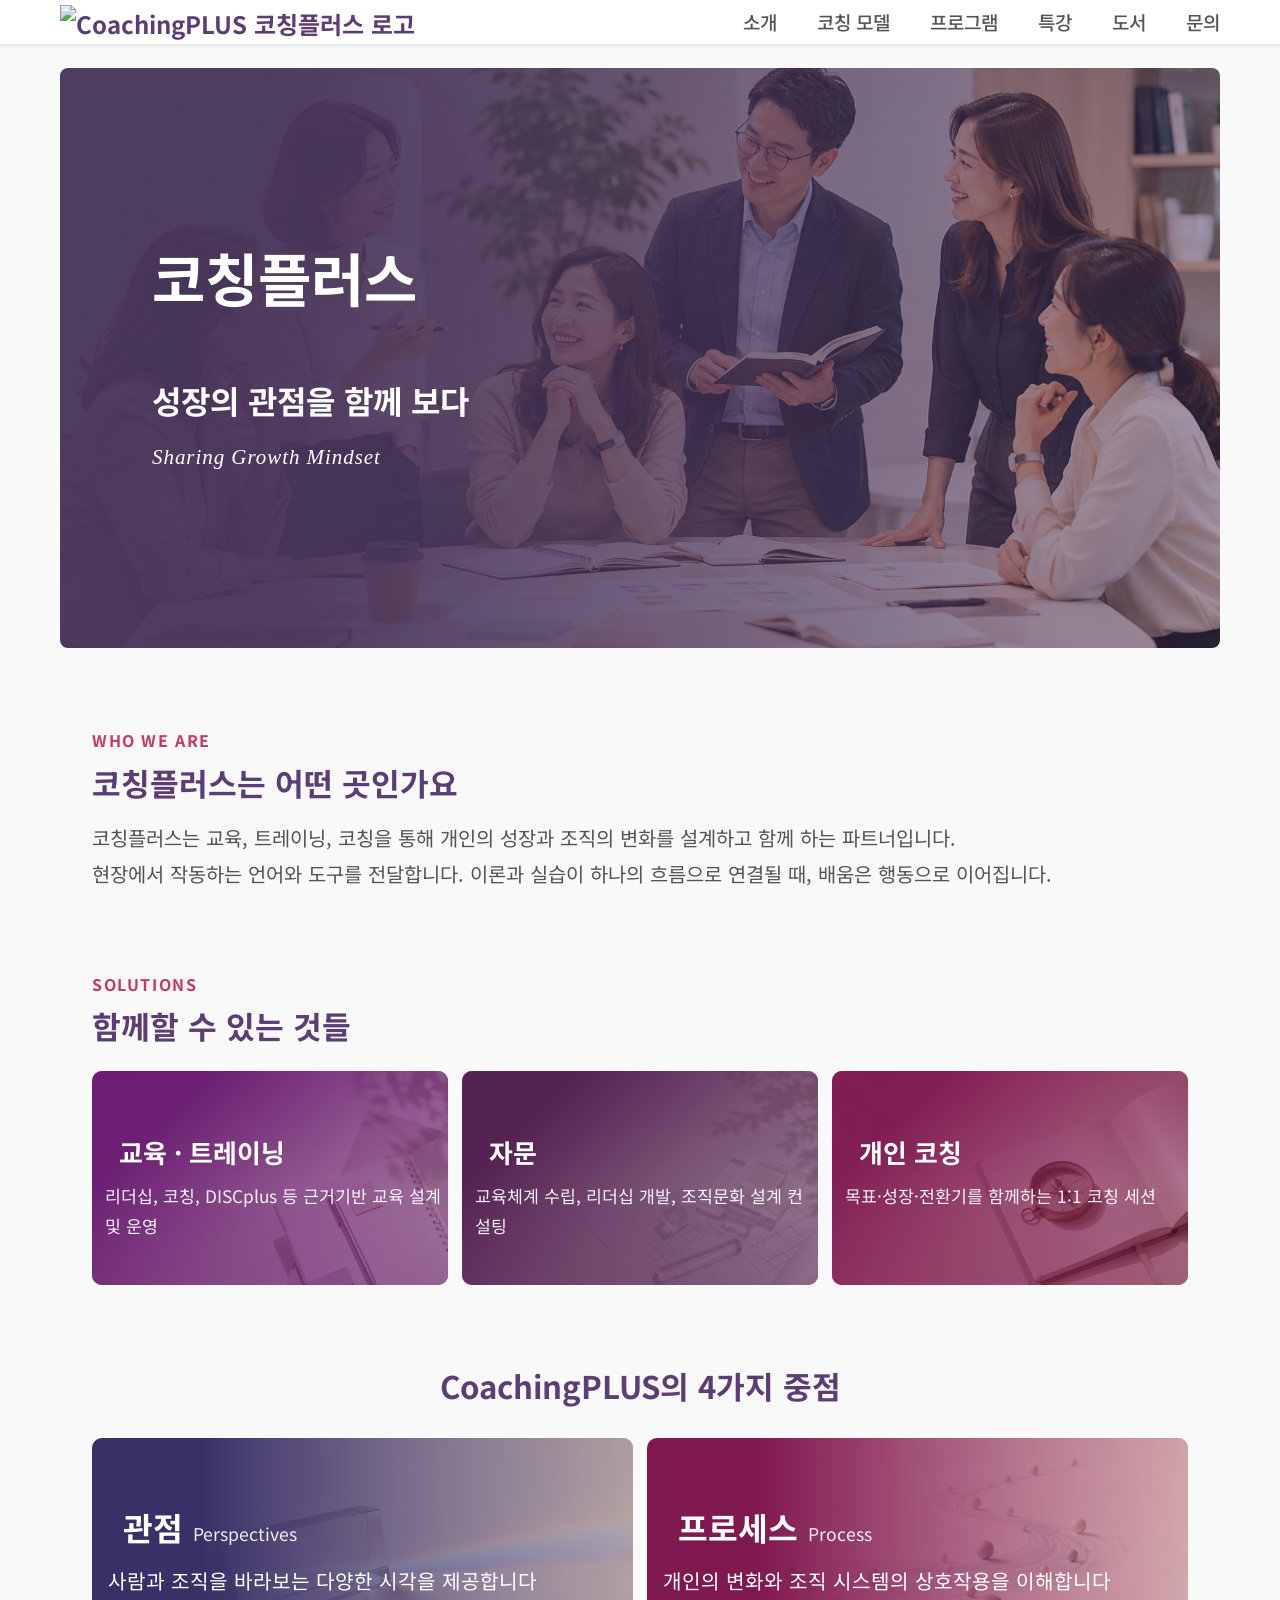
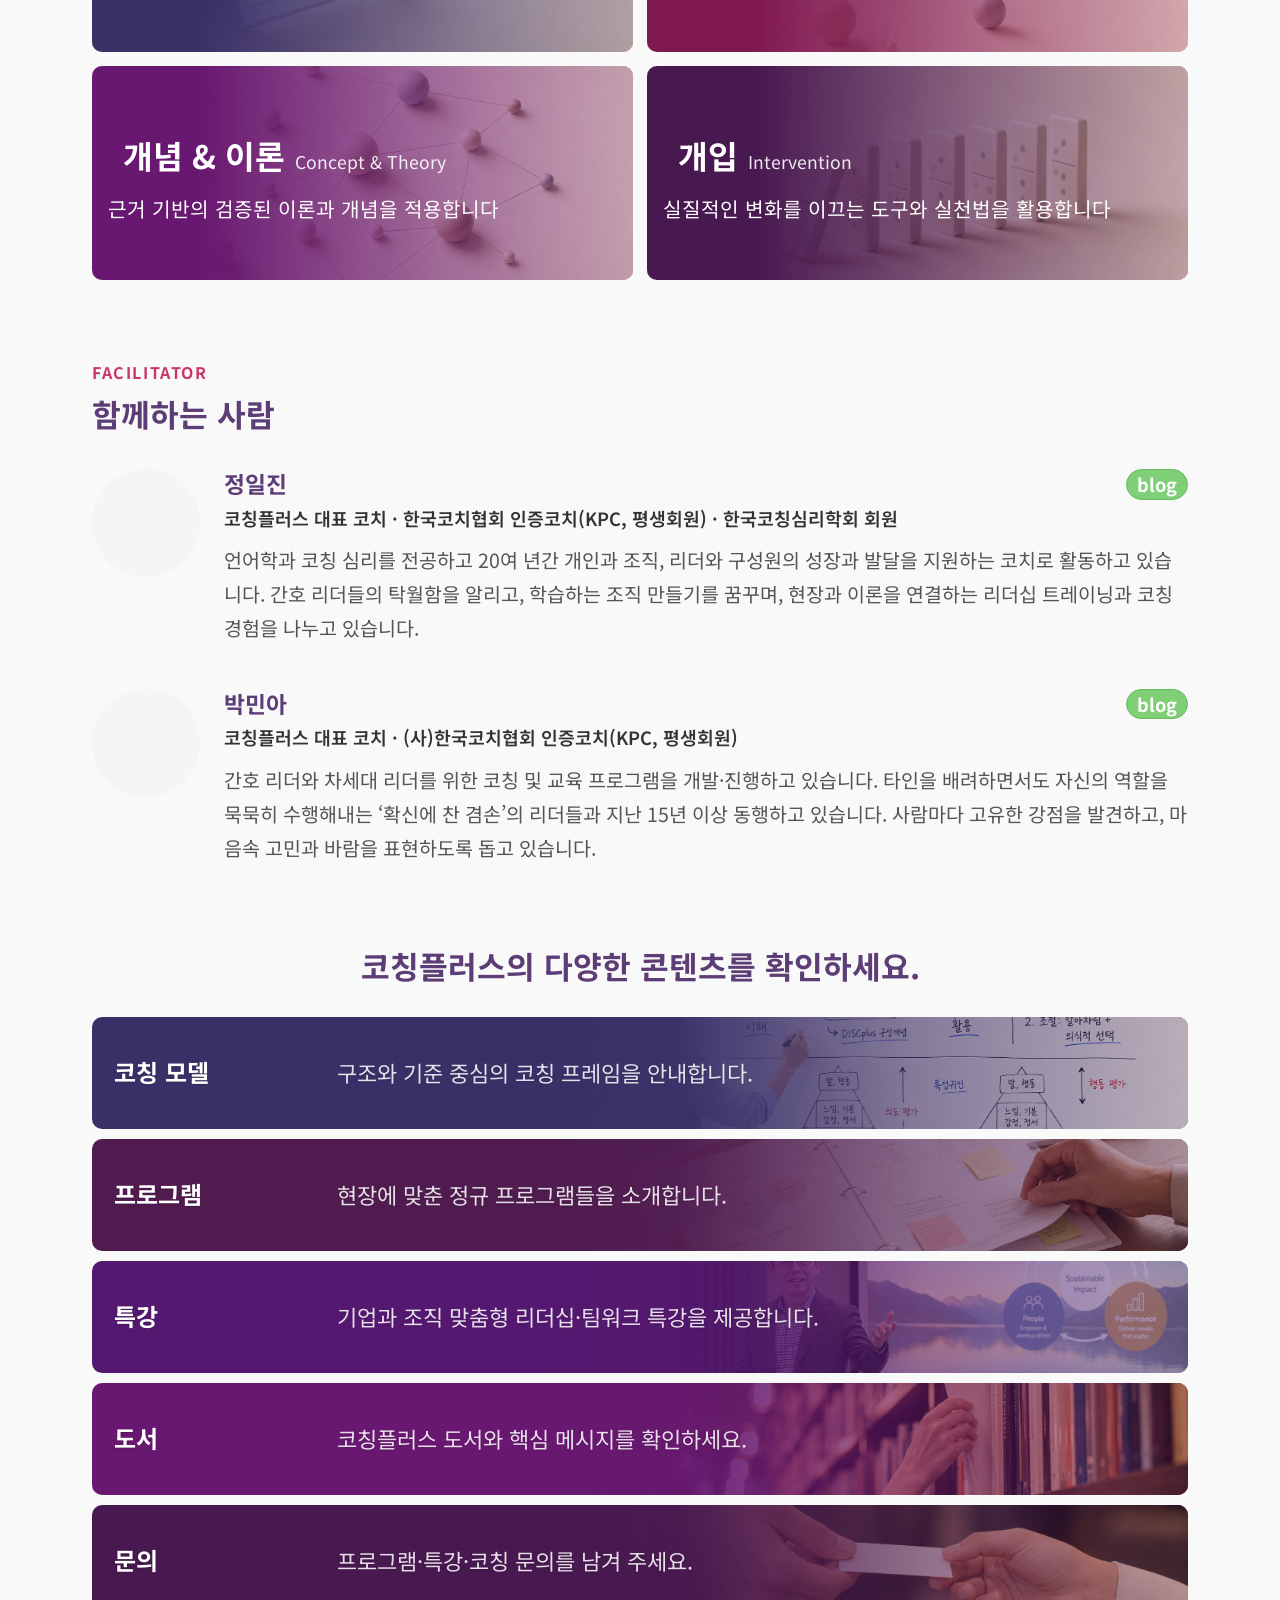
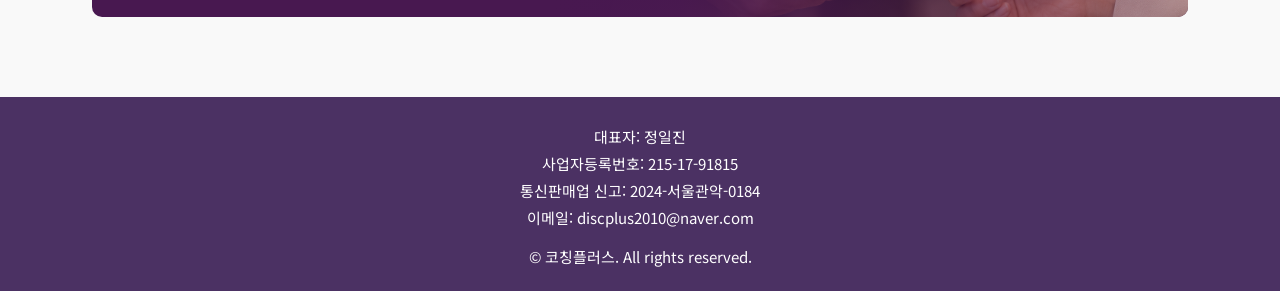
==== commit 8697b1df: "init" ====
--- a/index.html
+++ b/index.html
@@ -3,9 +3,11 @@
 <head>
     <meta charset="UTF-8">
     <meta name="viewport" content="width=device-width, initial-scale=1.0">
-    <title>코칭플러스 - 심리 기반 코칭</title>
-    <meta name="description" content="간호사를 위한 구조적 코칭을 제공합니다.">
+    <title>코칭플러스 | 간호 리더십·코칭·DISCplus 전문 교육</title>
+    <meta name="description" content="코칭플러스는 간호 리더와 조직을 위한 심리 기반 코칭·교육 전문 기관입니다. DISCplus 성격 도구, 리더십 트레이닝, 1:1 개인 코칭으로 현장의 변화를 함께 설계합니다.">
+    <meta name="keywords" content="코칭플러스, 간호 리더십, DISC, 간호사 교육, 리더십 특강, 개인코칭, 수간호사 교육, 조직문화">
     <meta name="theme-color" content="#3e2c50">
+    <link rel="icon" type="image/png" href="./assets/images/logo-favicon.png">
     <link rel="stylesheet" href="./assets/css/main.css">
     <style>
         .about-section--solutions {
@@ -24,20 +26,44 @@
             min-height: 214px;
             overflow: hidden;
             background: var(--solution-bg);
-            border: 2px solid var(--solution-border);
+            border: none;
             border-radius: 10px;
             color: var(--text-white);
+            isolation: isolate;
         }
 
         .solution-card::before {
             content: '';
             position: absolute;
             inset: 0;
+            z-index: 0;
             background-image: var(--solution-image);
             background-size: cover;
             background-position: center;
-            filter: saturate(1.03) contrast(0.98);
+            filter: saturate(0.96) brightness(0.92) contrast(1.04);
+            opacity: 1;
             transition: transform 0.3s ease;
+        }
+
+        .solution-card::after {
+            content: '';
+            position: absolute;
+            inset: 0;
+            z-index: 1;
+            background: linear-gradient(
+                135deg,
+                rgba(var(--solution-rgb), 0.96) 0%,
+                rgba(var(--solution-rgb), 0.96) 20%,
+                rgba(var(--solution-rgb), 0.66) 54%,
+                rgba(var(--solution-rgb), 0.36) 100%
+            ),
+            linear-gradient(
+                0deg,
+                rgba(var(--solution-rgb), 0.34) 0%,
+                rgba(var(--solution-rgb), 0.12) 48%,
+                rgba(var(--solution-rgb), 0.22) 100%
+            );
+            pointer-events: none;
         }
 
         .solution-card:hover::before,
@@ -46,45 +72,51 @@
         }
 
         .solution-card--training {
-            --solution-bg: #354B47;
-            --solution-border: #687D78;
-            --solution-image: url('./assets/images/solution-training-temp.svg');
+            --solution-bg: var(--plum-deep);
+            --solution-border: var(--plum-core);
+            --solution-rgb: 104, 24, 112;
+            --solution-image: url('./assets/images/교육 · 트레이닝.png');
         }
 
         .solution-card--advisory {
-            --solution-bg: #3A4A5B;
-            --solution-border: #6D7D8E;
-            --solution-image: url('./assets/images/solution-advisory-temp.svg');
+            --solution-bg: var(--neutral-deep);
+            --solution-border: var(--neutral-core);
+            --solution-rgb: 80, 28, 80;
+            --solution-image: url('./assets/images/자문.png');
         }
 
         .solution-card--coaching {
-            --solution-bg: #46415D;
-            --solution-border: #79748F;
-            --solution-image: url('./assets/images/solution-coaching-temp.svg');
+            --solution-bg: var(--drose-deep);
+            --solution-border: var(--drose-core);
+            --solution-rgb: 128, 24, 80;
+            --solution-image: url('./assets/images/개인 코칭.png');
         }
 
         .solution-content {
             position: relative;
-            z-index: 1;
-            min-height: 214px;
-            display: flex;
-            flex-direction: column;
-            justify-content: center;
-            padding: 1.45rem;
+            z-index: 2;
+            height: 214px;
+            display: grid;
+            grid-template-rows: 45% 1fr;
+            padding: 1rem 0.3rem 1rem 0.5rem;
+            row-gap: 12px;
         }
 
         .solution-title {
-            font-size: 1.42rem;
+            font-size: 1.62rem;
             font-weight: 700;
             color: var(--text-white);
             line-height: 1.35;
-            margin-bottom: 10px;
+            align-self: end;
+            padding-left: 1.2rem;
         }
 
         .solution-desc {
             font-size: 1.08rem;
             color: rgba(255, 255, 255, 0.92);
             line-height: 1.75;
+            align-self: start;
+            padding-left: 0.3rem;
         }
 
         @media (max-width: 768px) {
@@ -125,10 +157,11 @@
             <div class="home-hero-bg"></div>
             <div class="home-hero-overlay"></div>
             <div class="home-hero-content">
-                <br>
-                <h2>코칭플러스</h2>
-                <p>성장의 관점을 함께 보다</p>
-                <p>Sharing Growth Mindset</p>
+                <div class="home-hero-main">
+                    <h2>코칭플러스</h2>
+                    <p>성장의 관점을 함께 보다</p>
+                    <p>Sharing Growth Mindset</p>
+                </div>
             </div>
         </section>
 
@@ -176,7 +209,7 @@
                             <div class="solution-title">개인 코칭</div>
                             <p class="solution-desc">
                                 목표·성장·전환기를 함께하는
-                                1:1 코칭 세션 (온·오프라인)
+                                1:1 코칭 세션
                             </p>
                         </div>
                     </div>
@@ -191,12 +224,11 @@
                     <div class="focus-card-bg bg-perspectives"></div>
                     <div class="focus-card-overlay"></div>
                     <div class="focus-card-content">
-                        <div class="focus-card-left">
+                        <div class="focus-card-head">
                             <h3>관점</h3>
-                            <p>Perspectives</p>
-                        </div>
-                        <div class="focus-card-divider"></div>
-                        <p class="focus-card-right">사람과 조직을 바라보는<br>다양한 시각을 제공합니다</p>
+                            <span class="focus-card-en">Perspectives</span>
+                        </div>
+                        <p class="focus-card-right">사람과 조직을 바라보는 다양한 시각을 제공합니다</p>
                     </div>
                 </article>
 
@@ -204,12 +236,11 @@
                     <div class="focus-card-bg bg-process"></div>
                     <div class="focus-card-overlay"></div>
                     <div class="focus-card-content">
-                        <div class="focus-card-left">
+                        <div class="focus-card-head">
                             <h3>프로세스</h3>
-                            <p>Process</p>
-                        </div>
-                        <div class="focus-card-divider"></div>
-                        <p class="focus-card-right">개인의 변화와 조직 시스템의<br>상호작용을 이해합니다</p>
+                            <span class="focus-card-en">Process</span>
+                        </div>
+                        <p class="focus-card-right">개인의 변화와 조직 시스템의 상호작용을 이해합니다</p>
                     </div>
                 </article>
 
@@ -217,12 +248,11 @@
                     <div class="focus-card-bg bg-concept"></div>
                     <div class="focus-card-overlay"></div>
                     <div class="focus-card-content">
-                        <div class="focus-card-left">
+                        <div class="focus-card-head">
                             <h3>개념 &amp; 이론</h3>
-                            <p>Concept &amp; Theory</p>
-                        </div>
-                        <div class="focus-card-divider"></div>
-                        <p class="focus-card-right">근거 기반의 검증된<br>이론과 개념을 적용합니다</p>
+                            <span class="focus-card-en">Concept &amp; Theory</span>
+                        </div>
+                        <p class="focus-card-right">근거 기반의 검증된 이론과 개념을 적용합니다</p>
                     </div>
                 </article>
 
@@ -230,12 +260,11 @@
                     <div class="focus-card-bg bg-intervention"></div>
                     <div class="focus-card-overlay"></div>
                     <div class="focus-card-content">
-                        <div class="focus-card-left">
+                        <div class="focus-card-head">
                             <h3>개입</h3>
-                            <p>Intervention</p>
-                        </div>
-                        <div class="focus-card-divider"></div>
-                        <p class="focus-card-right">실질적인 변화를 이끄는<br>도구와 실천법을 활용합니다</p>
+                            <span class="focus-card-en">Intervention</span>
+                        </div>
+                        <p class="focus-card-right">실질적인 변화를 이끄는 도구와 실천법을 활용합니다</p>
                     </div>
                 </article>
             </div>
@@ -248,8 +277,11 @@
                 <div class="coach-list">
                     <div class="coach-card">
                         <div class="coach-img coach-img--jung" role="img" aria-label="정일진 프로필 사진"></div>
-                        <div>
-                            <div class="coach-name">정일진</div>
+                        <div class="coach-body">
+                            <div class="coach-head">
+                                <div class="coach-name">정일진</div>
+                                <a class="coach-blog-btn" href="https://blog.naver.com/spichpro" target="_blank" rel="noopener">blog</a>
+                            </div>
                             <div class="coach-role">코칭플러스 대표 코치 · 한국코치협회 인증코치(KPC, 평생회원) · 한국코칭심리학회 회원</div>
                             <p class="coach-bio">
                                 언어학과 코칭 심리를 전공하고 20여 년간 개인과 조직, 리더와 구성원의 성장과 발달을 지원하는 코치로 활동하고 있습니다.
@@ -260,8 +292,11 @@
                     </div>
                     <div class="coach-card">
                         <div class="coach-img coach-img--park" role="img" aria-label="박민아 프로필 사진"></div>
-                        <div>
-                            <div class="coach-name">박민아</div>
+                        <div class="coach-body">
+                            <div class="coach-head">
+                                <div class="coach-name">박민아</div>
+                                <a class="coach-blog-btn" href="https://blog.naver.com/discplus2010" target="_blank" rel="noopener">blog</a>
+                            </div>
                             <div class="coach-role">코칭플러스 대표 코치 · (사)한국코치협회 인증코치(KPC, 평생회원)</div>
                             <p class="coach-bio">
                                 간호 리더와 차세대 리더를 위한 코칭 및 교육 프로그램을 개발·진행하고 있습니다.
@@ -305,13 +340,7 @@
     <footer>
         <div class="footer-content">
             <div class="footer-section">
-                <h3>문의</h3>
-                <p>이메일: discplus2010@naver.com</p>
-            </div>
-
-            <div class="footer-section">
-                <h3>사업자정보</h3>
-                <p>사업자등록번호: 215-17-91815<br>대표: 정일진<br>통신판매업 신고: 2024-서울관악-0184</p>
+                <p>대표자: 정일진<br>사업자등록번호: 215-17-91815<br>통신판매업 신고: 2024-서울관악-0184<br>이메일: discplus2010@naver.com</p>
             </div>
         </div>
         <div class="footer-bottom">
--- a/assets/css/main.css
+++ b/assets/css/main.css
@@ -2,10 +2,10 @@
 
 :root {
     color-scheme: light;
-    --brand-dark: #49365c;
-    --brand-standard: #59436f;
-    --brand-bright: #6a5280;
-    --brand-border: #6d5a7f;
+    --brand-dark: #4b3163;
+    --brand-standard: #5d3d76;
+    --brand-bright: #704b88;
+    --brand-border: #73528a;
     --text-black: #333333;
     --text-dark: #2c3e50;
     --text-body: #555555;
@@ -25,6 +25,135 @@
     --border-soft: #e8e8e8;
     --border-muted: #e0e6ec;
     --border-hover: #d6dde6;
+    --brand-magenta: #c93667;
+    --color-background-primary: var(--bg-surface);
+
+    /* ════════════════════════════════
+       CoachingPLUS 컬러 시스템 v2
+       기본 6색 순서:
+       인디고 → 바이올렛 → 딥퍼플
+       → 따뜻한뉴트럴 → 플럼 → 딥로즈
+
+       명도 단계:
+         *-xlight : 가장 연한 배경 (섹션 bg, hover)
+         *-light  : 연한 배경 (카드 bg, 태그 배경)
+         *-mid    : 중간 톤 (보조 텍스트, 배지)
+         *-core   : 포인트 색 (텍스트 강조, 테두리)
+         *-deep   : 메인 사용 색 (카드 헤더 bg, 버튼 bg)
+         *-muted  : deep에 회색 15% 혼합
+                    (배경이미지 위에 올릴 때 자연스러운 버전)
+         *-border : 카드·박스 테두리
+    ════════════════════════════════ */
+
+    /* 1. 인디고
+       코칭모델 Stage I · 프로그램 DISCplus 탭 */
+    --indigo-xlight: #EDEDF8;
+    --indigo-light:  #DCDAF0;
+    --indigo-mid:    #7068A8;
+    --indigo-core:   #4A4088;
+    --indigo-deep:   #3A3068;
+    --indigo-muted:  #484260;   /* deep + 회색 15% */
+    --indigo-border: #ACAAD0;
+
+    /* 2. 바이올렛
+       코칭모델 Stage II · 프로그램 간호리더십 탭 */
+    --violet-xlight: #EFE4F4;
+    --violet-light:  #E4D2E8;
+    --violet-mid:    #887898;
+    --violet-core:   #602870;
+    --violet-deep:   #481850;
+    --violet-muted:  #543858;   /* deep + 회색 15% */
+    --violet-border: #BCA8C8;
+
+    /* 3. 딥퍼플
+       코칭모델 Stage III · 프로그램 코칭 탭 */
+    --dpurple-xlight: #F0E4F8;
+    --dpurple-light:  #E8D8F2;
+    --dpurple-mid:    #8C4898;
+    --dpurple-core:   #681880;
+    --dpurple-deep:   #541870;
+    --dpurple-muted:  #5E3268;   /* deep + 회색 15% */
+    --dpurple-border: #C090D0;
+
+    /* 4. 따뜻한뉴트럴
+       버건디 대체 · Solutions 자문 카드 */
+    --neutral-xlight: #EEE4EE;
+    --neutral-light:  #E0D0E0;
+    --neutral-mid:    #907090;
+    --neutral-core:   #6A3068;
+    --neutral-deep:   #501C50;
+    --neutral-muted:  #5C3858;   /* deep + 회색 15% */
+    --neutral-border: #C0A0C0;
+
+    /* 5. 플럼
+       Solutions 교육·트레이닝 카드
+       4가지 중점 개입 카드 */
+    --plum-xlight: #F4E4F4;
+    --plum-light:  #ECD8EC;
+    --plum-mid:    #A05890;
+    --plum-core:   #7C2078;
+    --plum-deep:   #681870;
+    --plum-muted:  #6A3468;   /* deep + 회색 15% */
+    --plum-border: #C890C0;
+
+    /* 6. 딥로즈
+       Solutions 개인코칭 카드
+       4가지 중점 프로세스 카드 */
+    --drose-xlight: #FAE8F2;
+    --drose-light:  #F2D8E8;
+    --drose-mid:    #B85880;
+    --drose-core:   #942060;
+    --drose-deep:   #801850;
+    --drose-muted:  #7A3458;   /* deep + 회색 15% */
+    --drose-border: #D890B0;
+
+    /* ════════════════════════════════
+       섹션별 색 배치 가이드
+
+       [코칭모델]
+         Stage I   → --indigo-*
+         Stage II  → --violet-*
+         Stage III → --dpurple-*
+
+       [프로그램]
+         DISCplus 탭    → --indigo-*
+         간호리더십 탭  → --violet-*
+         코칭 탭        → --dpurple-*
+
+       [Solutions 3장]
+         교육·트레이닝 → --plum-*
+         자문           → --neutral-*
+         개인 코칭      → --drose-*
+
+       [4가지 중점 4장]
+         관점      → --indigo-*
+         프로세스  → --drose-*
+         개념·이론 → --dpurple-*
+         개입       → --plum-*
+
+       [배경이미지 위 오버레이 사용 시]
+         *-deep 대신 *-muted 사용
+         예) background: var(--indigo-muted);
+    ════════════════════════════════ */
+    --hero-purple-gradient: linear-gradient(
+        90deg,
+        rgba(73, 54, 92, 0.9) 0%,
+        rgba(73, 54, 92, 0.9) 20%,
+        rgba(73, 54, 92, 0.56) 62%,
+        rgba(73, 54, 92, 0.3) 100%
+    );
+    --home-link-photo-gradient: linear-gradient(
+        90deg,
+        rgba(73, 54, 92, 1) 0%,
+        rgba(73, 54, 92, 0.98) 20%,
+        rgba(73, 54, 92, 0.58) 58%,
+        rgba(73, 54, 92, 0.3) 100%
+    );
+    --home-link-base-gradient: linear-gradient(
+        90deg,
+        #49365c 0%,
+        #49365c 100%
+    );
 }
 
 * {
@@ -75,7 +204,7 @@
     font-size: 24px;
     font-weight: 700;
     color: var(--brand-standard);
-    padding: 6px 0;
+    padding: 2px 0;
 }
 
 .logo a {
@@ -87,10 +216,10 @@
 
 .logo img {
     display: block;
-    height: 44px;
+    height: 38px;
     width: auto;
-    margin-top: 6px;
-    transform: translateY(2px);
+    margin-top: 2px;
+    transform: translateY(1px);
 }
 
 header .logo .logo-main {
@@ -134,14 +263,15 @@
 }
 
 .page-header h1 {
-    font-size: 42px;
+    font-size: 58px;
     font-weight: 700;
     color: var(--brand-standard);
     margin-bottom: 15px;
+    line-height: 1.18;
 }
 
 .page-header p {
-    font-size: 20px;
+    font-size: 32px;
     font-weight: 600;
     color: var(--text-body);
 }
@@ -159,12 +289,12 @@
 }
 
 .btn-primary {
-    background-color: var(--brand-standard);
+    background-color: #6b5d76;
     color: var(--text-white);
 }
 
 .btn-primary:hover {
-    background-color: var(--brand-dark);
+    background-color: #59436f;
     transform: translateY(-2px);
     box-shadow: 0 4px 8px rgba(0, 0, 0, 0.2);
 }
@@ -194,8 +324,8 @@
 footer {
     background-color: var(--brand-dark);
     color: var(--text-white);
-    padding: 40px 20px;
-    margin-top: 80px;
+    padding: 26px 20px 22px;
+    margin-top: 56px;
 }
 
 .footer-content {
@@ -204,7 +334,8 @@
     display: grid;
     grid-template-columns: repeat(auto-fit, minmax(250px, 1fr));
     gap: 40px;
-    margin-bottom: 30px;
+    margin-bottom: 10px;
+    text-align: center;
 }
 
 .footer-section h3 {
@@ -223,8 +354,8 @@
 .footer-bottom {
     max-width: 1200px;
     margin: 0 auto;
-    padding-top: 20px;
-    border-top: 1px solid var(--brand-border);
+    padding-top: 4px;
+    border-top: none;
     text-align: center;
     font-size: 15px;
     color: var(--text-white);
@@ -286,7 +417,7 @@
 @media (max-width: 768px) {
     .header-container {
         flex-direction: column;
-        gap: 15px;
+        gap: 8px;
     }
 
     nav ul {
@@ -295,13 +426,17 @@
     }
 
     .page-header h1 {
-        font-size: 32px;
+        font-size: 42px;
+    }
+
+    .page-header p {
+        font-size: 24px;
     }
 
     .logo img {
-        height: 34px;
-        margin-top: 6px;
-        transform: translateY(2px);
+        height: 30px;
+        margin-top: 2px;
+        transform: translateY(1px);
     }
 
     header .logo .logo-main {
@@ -318,53 +453,64 @@
     position: relative;
     overflow: hidden;
     border-radius: 8px;
-    margin: 40px 0 0;
-    min-height: 370px;
-    padding: 84px 24px;
-    text-align: center;
-    background-color: var(--brand-standard);
-}
-
-.home-hero-bg {
-    position: absolute;
-    inset: 0;
-    background-image: url('../images/home-hero-temp.svg');
+    margin: 24px 0 0;
+    aspect-ratio: 2 / 1;
+    min-height: 360px;
+    padding: 0;
+    display: flex;
+    align-items: center;
+    text-align: left;
+    background-color: var(--brand-dark);
+    background-image: linear-gradient(
+        90deg,
+        rgba(73, 54, 92, 0.96) 0%,
+        rgba(73, 54, 92, 0.96) 20%,
+        rgba(73, 54, 92, 0.72) 62%,
+        rgba(73, 54, 92, 0.48) 100%
+    ), url('../images/index_hero.png');
     background-size: cover;
     background-position: center;
 }
 
+.home-hero-bg {
+    display: none;
+}
+
 .home-hero-overlay {
-    position: absolute;
-    inset: 0;
-    background: var(--brand-dark);
-    opacity: 0.65;
+    display: none;
 }
 
 .home-hero-content {
     position: relative;
     z-index: 2;
+    width: 100%;
     max-width: 1040px;
     margin: 0 auto;
+    padding: clamp(2.5rem, 7vw, 5rem) 2rem;
 }
 
 .home-hero h2 {
-    font-size: 50px;
+    font-size: 58px;
     font-weight: 700;
     color: var(--text-white);
-    margin-bottom: 34px;
+    margin-bottom: 64px;
     line-height: 1.18;
 }
 
 .home-hero p {
     color: var(--text-white);
-    font-size: 25px;
+    font-size: 32px;
     font-weight: 700;
     line-height: 1.5;
 }
 
-.home-hero p:last-child {
+.home-hero-main p:last-child {
+    margin-top: 18px;
+    font-size: 21px;
+    font-family: Georgia, "Times New Roman", serif;
     font-weight: 400;
     font-style: italic;
+    letter-spacing: 0.045em;
 }
 
 .home-focus {
@@ -497,19 +643,43 @@
 }
 
 .focus-card-perspectives .focus-card-overlay {
-    background: linear-gradient(140deg, rgba(59, 45, 85, 0.8) 0%, rgba(37, 53, 75, 0.72) 100%);
+    background: linear-gradient(
+        90deg,
+        rgba(58, 48, 104, 1)    0%,
+        rgba(58, 48, 104, 1)   20%,
+        rgba(58, 48, 104, 0.62) 62%,
+        rgba(58, 48, 104, 0.3) 100%
+    );
 }
 
 .focus-card-process .focus-card-overlay {
-    background: linear-gradient(140deg, rgba(45, 68, 79, 0.79) 0%, rgba(53, 64, 77, 0.72) 100%);
+    background: linear-gradient(
+        90deg,
+        rgba(128, 24, 80, 1)    0%,
+        rgba(128, 24, 80, 1)   20%,
+        rgba(128, 24, 80, 0.62) 62%,
+        rgba(128, 24, 80, 0.3) 100%
+    );
 }
 
 .focus-card-concept .focus-card-overlay {
-    background: linear-gradient(140deg, rgba(76, 49, 88, 0.8) 0%, rgba(60, 43, 76, 0.72) 100%);
+    background: linear-gradient(
+        90deg,
+        rgba(104, 24, 112, 1)    0%,
+        rgba(104, 24, 112, 1)   20%,
+        rgba(104, 24, 112, 0.62) 62%,
+        rgba(104, 24, 112, 0.3) 100%
+    );
 }
 
 .focus-card-intervention .focus-card-overlay {
-    background: linear-gradient(140deg, rgba(82, 57, 54, 0.8) 0%, rgba(62, 51, 70, 0.72) 100%);
+    background: linear-gradient(
+        90deg,
+        rgba(72, 24, 80, 1)    0%,
+        rgba(72, 24, 80, 1)   20%,
+        rgba(72, 24, 80, 0.62) 62%,
+        rgba(72, 24, 80, 0.3) 100%
+    );
 }
 
 .focus-card-content {
@@ -568,36 +738,46 @@
 }
 
 .bg-perspectives {
-    background-image: url('../images/card-perspectives-temp.svg');
+    background-image: url('../images/관점.png');
 }
 
 .bg-process {
-    background-image: url('../images/card-process-temp.svg');
+    background-image: url('../images/프로세스.png');
 }
 
 .bg-concept {
-    background-image: url('../images/card-concept-temp.svg');
+    background-image: url('../images/개념%20%26%20이론.png');
 }
 
 .bg-intervention {
-    background-image: url('../images/card-intervention-temp.svg');
+    background-image: url('../images/개입.png');
 }
 
 @media (max-width: 768px) {
     .home-hero {
         min-height: 300px;
-        padding: 64px 18px;
-        margin: 40px 0 0;
+        padding: 0;
+        margin: 24px 0 0;
+    }
+
+    .home-hero-content {
+        padding: 2rem 1.3rem;
     }
 
     .home-hero h2 {
-        font-size: 36px;
+        font-size: 42px;
+        margin-bottom: 42px;
     }
 
     .home-hero p {
-        font-size: 19.5px;
+        font-size: 24px;
         font-weight: 700;
         line-height: 1.6;
+    }
+
+    .home-hero-main p:last-child {
+        margin-top: 12px;
+        font-size: 16.5px;
     }
 
     .home-focus {
@@ -657,25 +837,39 @@
 /* Coaching model page */
 .cm-page-header {
     background-color: var(--brand-dark);
-    background-image: linear-gradient(120deg, rgba(51, 36, 68, 0.72), rgba(47, 34, 71, 0.5)), url('../images/model-hero-temp.svg');
+    background-image: linear-gradient(
+        90deg,
+        rgba(58, 48, 104, 0.9) 0%,
+        rgba(58, 48, 104, 0.9) 20%,
+        rgba(58, 48, 104, 0.56) 62%,
+        rgba(58, 48, 104, 0.3) 100%
+    ), url('../images/coaching-model_hero.png');
     background-size: cover;
     background-position: center;
-    text-align: center;
-    padding: 3rem 2rem;
+    aspect-ratio: 2 / 1;
+    min-height: 320px;
+    display: flex;
+    flex-direction: column;
+    justify-content: center;
+    align-items: flex-start;
+    text-align: left;
+    padding: clamp(2.5rem, 7vw, 5rem) 2rem;
+    padding-left: max(2rem, calc((100% - 1040px) / 2 + 2rem));
+    padding-right: max(2rem, calc((100% - 1040px) / 2 + 2rem));
     border-radius: 8px;
-    margin: 40px 0 0;
+    margin: 24px 0 0;
 }
 
 .cm-page-header h1 {
-    font-size: 2.7rem;
+    font-size: 58px;
     font-weight: 700;
     color: var(--text-white);
-    line-height: 1.35;
+    line-height: 1.18;
 }
 
 .cm-page-header p {
-    margin-top: 6px;
-    font-size: 1.25rem;
+    margin-top: 14px;
+    font-size: 32px;
     color: var(--text-white);
     opacity: 1;
     letter-spacing: 0.04em;
@@ -722,25 +916,28 @@
     display: block;
     border-radius: 10px;
     border: 1px solid var(--border-light);
-    padding: 1.2rem 1.3rem;
+    padding: clamp(0.4rem, 1.85vw, 1.2rem) clamp(0.45rem, 2vw, 1.3rem);
     color: inherit;
     text-decoration: none;
     transition: transform 0.18s ease, box-shadow 0.18s ease, border-color 0.18s ease;
 }
 
 .flow-card--i {
-    background: #E1F5EE;
-    color: #085041;
+    background: var(--indigo-deep);
+    border-color: var(--indigo-deep);
+    color: var(--text-white);
 }
 
 .flow-card--ii {
-    background: #E6F1FB;
-    color: #0C447C;
+    background: var(--violet-deep);
+    border-color: var(--violet-deep);
+    color: var(--text-white);
 }
 
 .flow-card--iii {
-    background: #EEEDFE;
-    color: #3C3489;
+    background: var(--dpurple-deep);
+    border-color: var(--dpurple-deep);
+    color: var(--text-white);
 }
 
 .flow-card:hover,
@@ -771,6 +968,78 @@
     color: inherit;
     opacity: 0.85;
     line-height: 1.55;
+}
+
+.flow-card--i .flow-stage,
+.flow-card--i .flow-title,
+.flow-card--i .flow-desc {
+    color: var(--text-white);
+}
+
+.flow-card--i .flow-desc {
+    color: var(--indigo-light);
+    opacity: 1;
+}
+
+.flow-card--i .flow-stage,
+.flow-card--i .flow-title,
+.flow-card--ii .flow-stage,
+.flow-card--ii .flow-title,
+.flow-card--iii .flow-stage,
+.flow-card--iii .flow-title {
+    transform: translateX(0.36rem);
+}
+
+.flow-card--i,
+.flow-card--ii,
+.flow-card--iii {
+    padding-bottom: clamp(0.32rem, 1.45vw, 0.95rem);
+}
+
+.flow-card--ii .flow-desc {
+    color: var(--violet-light);
+    opacity: 1;
+}
+
+.flow-card--iii .flow-desc {
+    color: var(--dpurple-light);
+    opacity: 1;
+}
+
+.flow-card--ii .flow-stage,
+.flow-card--ii .flow-title,
+.flow-card--ii .flow-desc {
+    color: var(--text-white);
+}
+
+.flow-card--iii .flow-stage,
+.flow-card--iii .flow-title,
+.flow-card--iii .flow-desc {
+    color: var(--text-white);
+}
+
+.flow-card--i .flow-stage,
+.flow-card--i .flow-title,
+.flow-card--ii .flow-stage,
+.flow-card--ii .flow-title,
+.flow-card--iii .flow-stage,
+.flow-card--iii .flow-title {
+    color: var(--text-white);
+}
+
+.flow-card--i .flow-desc {
+    color: var(--indigo-light);
+    opacity: 1;
+}
+
+.flow-card--ii .flow-desc {
+    color: var(--violet-light);
+    opacity: 1;
+}
+
+.flow-card--iii .flow-desc {
+    color: var(--dpurple-light);
+    opacity: 1;
 }
 
 .flow-arrow {
@@ -796,15 +1065,18 @@
 }
 
 .stage-section--i {
-    border: 2px solid #9FE1CB;
+    border: 2px solid var(--indigo-deep);
+    overflow: hidden;
 }
 
 .stage-section--ii {
-    border: 2px solid #B5D4F4;
+    border: 2px solid var(--violet-deep);
+    overflow: hidden;
 }
 
 .stage-section--iii {
-    border: 2px solid #CECBF6;
+    border: 2px solid var(--dpurple-deep);
+    overflow: hidden;
     margin-bottom: 80px;
 }
 
@@ -816,18 +1088,18 @@
 }
 
 .stage-section--i .stage-intro {
-    background: #E1F5EE;
-    border-bottom: 1px solid #9FE1CB;
+    background: var(--indigo-deep);
+    border-bottom: 1px solid var(--indigo-core);
 }
 
 .stage-section--ii .stage-intro {
-    background: #E6F1FB;
-    border-bottom: 1px solid #B5D4F4;
+    background: var(--violet-deep);
+    border-bottom: 1px solid var(--violet-core);
 }
 
 .stage-section--iii .stage-intro {
-    background: #EEEDFE;
-    border-bottom: 1px solid #CECBF6;
+    background: var(--dpurple-deep);
+    border-bottom: 1px solid var(--dpurple-core);
 }
 
 .stage-intro-label {
@@ -852,28 +1124,103 @@
     line-height: 1.7;
 }
 
+.stage-section--i .stage-intro-desc {
+    color: var(--indigo-border);
+}
+
+.stage-section--ii .stage-intro-desc {
+    color: var(--violet-border);
+}
+
+.stage-section--iii .stage-intro-desc {
+    color: var(--dpurple-border);
+}
+
 .stage-section--i .stage-intro-label {
-    color: #085041;
+    color: var(--text-white);
+    font-size: 1.16rem;
+    font-weight: 400;
+    letter-spacing: 0;
 }
 
 .stage-section--i .stage-intro-title {
-    color: #085041;
+    color: var(--text-white);
+    font-size: 1.42rem;
+}
+
+.stage-section--i .stage-intro-desc {
+    font-size: 1.16rem;
+}
+
+.stage-section--i .stage-intro,
+.stage-section--ii .stage-intro,
+.stage-section--iii .stage-intro {
+    padding-bottom: 1.12rem;
+}
+
+.stage-section--i .stage-intro-label,
+.stage-section--i .stage-intro-title,
+.stage-section--ii .stage-intro-label,
+.stage-section--ii .stage-intro-title,
+.stage-section--iii .stage-intro-label,
+.stage-section--iii .stage-intro-title {
+    transform: translateX(0.36rem);
+}
+
+.stage-section--ii .stage-intro-label,
+.stage-section--iii .stage-intro-label {
+    color: var(--text-white);
+    font-size: 1.16rem;
+    font-weight: 400;
+    letter-spacing: 0;
+}
+
+.stage-section--ii .stage-intro-title,
+.stage-section--iii .stage-intro-title {
+    color: var(--text-white);
+    font-size: 1.42rem;
+}
+
+.stage-section--ii .stage-intro-desc,
+.stage-section--iii .stage-intro-desc {
+    font-size: 1.16rem;
+}
+
+.stage-section--i .stage-intro-label,
+.stage-section--i .stage-intro-title,
+.stage-section--ii .stage-intro-label,
+.stage-section--ii .stage-intro-title,
+.stage-section--iii .stage-intro-label,
+.stage-section--iii .stage-intro-title {
+    color: var(--text-white);
+}
+
+.stage-section--i .stage-intro-desc {
+    color: var(--indigo-light);
+}
+
+.stage-section--ii .stage-intro-desc {
+    color: var(--violet-light);
+}
+
+.stage-section--iii .stage-intro-desc {
+    color: var(--dpurple-light);
 }
 
 .stage-section--ii .stage-intro-label {
-    color: #0C447C;
+    color: var(--violet-light);
 }
 
 .stage-section--ii .stage-intro-title {
-    color: #0C447C;
+    color: var(--text-white);
 }
 
 .stage-section--iii .stage-intro-label {
-    color: #3C3489;
+    color: var(--dpurple-light);
 }
 
 .stage-section--iii .stage-intro-title {
-    color: #3C3489;
+    color: var(--text-white);
 }
 
 .model-list {
@@ -932,20 +1279,20 @@
 
 .stage-section--i .model-role-tag {
     background: transparent;
-    color: #085041;
-    border: 0.5px solid #5DCAA5;
+    color: var(--indigo-deep);
+    border: 1px solid var(--indigo-core);
 }
 
 .stage-section--ii .model-role-tag {
     background: transparent;
-    color: #0C447C;
-    border: 0.5px solid #85B7EB;
+    color: var(--violet-deep);
+    border: 1px solid var(--violet-core);
 }
 
 .stage-section--iii .model-role-tag {
     background: transparent;
-    color: #3C3489;
-    border: 0.5px solid #AFA9EC;
+    color: var(--dpurple-deep);
+    border: 1px solid var(--dpurple-core);
 }
 
 .model-desc {
@@ -996,11 +1343,19 @@
 
 .cta-section {
     background: var(--brand-dark);
-    background-image: linear-gradient(120deg, rgba(51, 36, 68, 0.72), rgba(47, 34, 71, 0.5)), url('../images/apply-hero-temp.svg');
+    background-image: linear-gradient(
+        90deg,
+        rgba(72, 24, 80, 0.9) 0%,
+        rgba(72, 24, 80, 0.9) 20%,
+        rgba(72, 24, 80, 0.56) 62%,
+        rgba(72, 24, 80, 0.3) 100%
+    ), url('../images/inquiry_hero.png');
     background-size: cover;
     background-position: center;
-    padding: 2.8rem 2rem;
+    padding: 2.25rem 2rem;
     text-align: center;
+    border-radius: 10px;
+    overflow: hidden;
 }
 
 .cta-inner {
@@ -1009,21 +1364,22 @@
 }
 
 .cta-text {
-    font-size: 1.08rem;
+    font-size: 1.14rem;
     color: var(--text-white);
     opacity: 0.88;
     line-height: 1.7;
-    margin-bottom: 1.2rem;
+    margin-bottom: 0.55rem;
 }
 
 .cta-btn {
     display: inline-block;
-    padding: 0.72rem 1.8rem;
+    padding: 0.36rem 0.82rem;
     background: var(--text-white);
     color: var(--brand-dark);
-    font-size: 1rem;
+    font-size: 1.12rem;
     font-weight: 700;
-    border-radius: 6px;
+    line-height: 1.25;
+    border-radius: 8px;
     text-decoration: none;
     transition: opacity 0.18s;
 }
@@ -1045,15 +1401,16 @@
 
 @media (max-width: 768px) {
     .cm-page-header {
-        padding: 2.4rem 1.3rem;
+        min-height: 280px;
+        padding: 2rem 1.3rem;
     }
 
     .cm-page-header h1 {
-        font-size: 2.05rem;
+        font-size: 42px;
     }
 
     .cm-page-header p {
-        font-size: 1rem;
+        font-size: 24px;
     }
 
     .flow-section,
@@ -1173,35 +1530,47 @@
     position: relative;
     overflow: hidden;
     background-color: var(--brand-dark);
-    background-image: linear-gradient(120deg, rgba(51, 36, 68, 0.72), rgba(47, 34, 71, 0.5)), url('../images/book-hero-temp.svg');
+    background-image: linear-gradient(
+        90deg,
+        rgba(104, 24, 112, 0.9) 0%,
+        rgba(104, 24, 112, 0.9) 20%,
+        rgba(104, 24, 112, 0.56) 62%,
+        rgba(104, 24, 112, 0.3) 100%
+    ), url('../images/book_hero.png');
     background-size: cover;
     background-position: center;
-    text-align: center;
-    padding: 3rem 2rem;
+    aspect-ratio: 2 / 1;
+    min-height: 320px;
+    display: flex;
+    align-items: center;
+    text-align: left;
+    padding: 0;
     border-radius: 8px;
-    margin: 40px 0 0;
+    margin: 24px 0 0;
 }
 
 .book-hero-content {
     position: relative;
     z-index: 2;
+    width: 100%;
     max-width: 1040px;
     margin: 0 auto;
+    padding: clamp(2.5rem, 7vw, 5rem) 2rem;
 }
 
 .book-hero-content p {
-    margin-top: 6px;
+    margin-top: 14px;
     color: var(--text-white);
     opacity: 1;
-    font-size: 1.25rem;
+    font-size: 32px;
     letter-spacing: 0.04em;
 }
 
 .book-hero-content h1 {
-    font-size: 2.7rem;
+    font-size: 58px;
     font-weight: 700;
     color: var(--text-white);
-    line-height: 1.35;
+    line-height: 1.18;
 }
 
 .book-path {
@@ -1248,30 +1617,31 @@
 }
 
 .book-content h2 {
-    font-size: 1.76rem;
-    color: var(--text-dark);
+    font-size: 2.08rem;
+    color: var(--brand-standard);
     line-height: 1.35;
-    margin-bottom: 8px;
+    margin-bottom: 14px;
 }
 
 .book-subtitle {
-    font-size: 1.04rem;
+    font-size: 1.28rem;
     font-weight: 700;
     color: var(--text-body);
-    margin-bottom: 12px;
+    margin-bottom: 18px;
 }
 
 .book-content p {
     font-size: 1.02rem;
     color: var(--text-body);
     line-height: 1.8;
+    margin-top: 0;
 }
 
 .book-tags {
     display: flex;
     flex-wrap: wrap;
     gap: 8px;
-    margin-top: 16px;
+    margin-top: 22px;
 }
 
 .book-tags span {
@@ -1290,7 +1660,7 @@
     display: flex;
     gap: 12px;
     align-items: center;
-    margin-top: 18px;
+    margin-top: 26px;
 }
 
 .book-actions a {
@@ -1302,6 +1672,17 @@
     font-size: 15px;
 }
 
+.book-actions .btn-aladin {
+    background-color: #bf5b7f;
+    color: var(--text-white);
+}
+
+.book-actions .btn-aladin:hover {
+    background-color: var(--brand-magenta);
+    transform: translateY(-2px);
+    box-shadow: 0 4px 8px rgba(0, 0, 0, 0.2);
+}
+
 @media (max-width: 900px) {
     .book-path {
         padding: 2.2rem 0.5rem 3rem;
@@ -1310,11 +1691,20 @@
 
 @media (max-width: 768px) {
     .book-hero {
-        padding: 2.6rem 1.3rem;
+        min-height: 280px;
+        padding: 0;
+    }
+
+    .book-hero-content {
+        padding: 2rem 1.3rem;
     }
 
     .book-hero-content h1 {
-        font-size: 2rem;
+        font-size: 42px;
+    }
+
+    .book-hero-content p {
+        font-size: 24px;
     }
 
     .book-panel {
@@ -1382,7 +1772,7 @@
     margin-bottom: 8px;
     font-size: 1rem;
     font-weight: 700;
-    color: #c93667;
+    color: var(--brand-magenta);
     letter-spacing: 0.1em;
 }
 
@@ -1467,6 +1857,20 @@
     margin-top: 0;
 }
 
+.coach-body {
+    flex: 1;
+    min-width: 0;
+}
+
+.coach-head {
+    display: flex;
+    align-items: center;
+    justify-content: space-between;
+    gap: 1rem;
+    margin-bottom: 4px;
+    width: 100%;
+}
+
 .coach-img {
     width: 108px;
     height: 108px;
@@ -1486,11 +1890,34 @@
 }
 
 .coach-name {
-    margin-bottom: 4px;
+    margin-bottom: 0;
     font-size: 1.42rem;
     font-weight: 700;
     color: var(--text-black);
     line-height: 1.35;
+}
+
+.coach-blog-btn {
+    flex-shrink: 0;
+    display: inline-flex;
+    align-items: center;
+    justify-content: center;
+    padding: 3px 10px;
+    border-radius: 20px;
+    background: #7fcf76;
+    color: var(--text-white);
+    border: 1px solid #69bb61;
+    font-size: 1.14rem;
+    font-weight: 700;
+    line-height: 1.25;
+    text-decoration: none;
+    transition: background 0.16s ease, border-color 0.16s ease;
+}
+
+.coach-blog-btn:hover,
+.coach-blog-btn:focus-visible {
+    background: #6ac361;
+    border-color: #55aa4d;
 }
 
 .coach-role {
@@ -1519,7 +1946,7 @@
     font-size: 1.95rem;
     font-weight: 700;
     line-height: 1.35;
-    margin-bottom: 1.6rem;
+    margin-bottom: 1.85rem;
 }
 
 .home-page-link {
@@ -1540,52 +1967,55 @@
 }
 
 .focus-card-content {
-    gap: 26px;
-    padding-left: 1.45rem;
-    padding-right: 1.45rem;
-}
-
-.focus-card-left {
+    display: grid;
+    grid-template-rows: 52% 1fr;
+    row-gap: 16px;
+    padding: 0.72rem 0.4rem 0.72rem clamp(0.1rem, 1.5vw, 0.75rem);
+}
+
+.focus-card-head {
+    display: flex;
+    align-items: baseline;
+    gap: 10px;
+    flex-wrap: wrap;
+    align-self: end;
+    padding-left: 1.2rem;
+}
+
+.focus-card-head h3 {
+    font-size: 2.02rem;
+    font-weight: 700;
+    color: inherit;
+    text-shadow: none;
+    line-height: 1.3;
+}
+
+.focus-card-en {
+    font-size: 1.1rem;
+    color: inherit;
+    opacity: 0.9;
+    text-shadow: none;
+}
+
+.focus-card-right {
     width: auto;
-    flex: 0 0 43%;
-    padding-left: 0.45rem;
+    font-size: 1.26rem;
+    line-height: 1.6;
+    color: inherit;
+    text-shadow: none;
+    align-self: start;
+    padding-left: 0.25rem;
 }
 
 .focus-card-bg {
     display: block;
-    filter: saturate(1.03) contrast(0.98);
+    filter: saturate(0.9) brightness(0.82);
     opacity: 1;
 }
 
 .focus-card-overlay {
-    display: none;
-}
-
-.focus-card-left h3,
-.focus-card-left p,
-.focus-card-right {
-    color: inherit;
-    text-shadow: none;
-}
-
-.focus-card-left h3 {
-    font-size: 1.9rem;
-}
-
-.focus-card-left p {
-    font-size: 1.18rem;
-    opacity: 0.9;
-}
-
-.focus-card-divider {
-    display: none;
-}
-
-.focus-card-right {
-    width: auto;
-    flex: 1;
-    font-size: 1.4rem;
-    line-height: 1.6;
+    display: block;
+    opacity: 1;
 }
 
 .focus-card:hover .focus-card-overlay,
@@ -1594,26 +2024,26 @@
 }
 
 .focus-card-perspectives {
-    --focus-bg: #354B47;
-    --focus-border: #687D78;
+    --focus-bg: var(--indigo-deep);
+    --focus-border: var(--indigo-core);
     --focus-color: var(--text-white);
 }
 
 .focus-card-process {
-    --focus-bg: #3A4A5B;
-    --focus-border: #6D7D8E;
+    --focus-bg: var(--drose-deep);
+    --focus-border: var(--drose-core);
     --focus-color: var(--text-white);
 }
 
 .focus-card-concept {
-    --focus-bg: #46415D;
-    --focus-border: #79748F;
+    --focus-bg: var(--plum-deep);
+    --focus-border: var(--plum-core);
     --focus-color: var(--text-white);
 }
 
 .focus-card-intervention {
-    --focus-bg: #5B444C;
-    --focus-border: #8D7880;
+    --focus-bg: var(--violet-deep);
+    --focus-border: var(--violet-core);
     --focus-color: var(--text-white);
 }
 
@@ -1628,9 +2058,14 @@
 
 .home-page-link {
     color: var(--home-link-color);
-    border: 2px solid var(--home-link-border);
-    background-color: var(--home-link-bg);
+    border: none;
+    background: var(--home-link-bg);
     background-blend-mode: normal;
+    --home-link-bg: var(--home-link-base-gradient);
+    --home-link-image: none;
+    --home-link-image-inset: 42%;
+    --home-link-image-position: right center;
+    --home-link-image-gradient: var(--home-link-photo-gradient);
 }
 
 .home-page-link-title,
@@ -1644,38 +2079,75 @@
 }
 
 .home-page-link-model {
-    --home-link-bg: #354B47;
+    --home-link-bg: linear-gradient(90deg, var(--indigo-deep) 0%, var(--indigo-deep) 100%);
     --home-link-color: var(--text-white);
-    --home-link-border: #687D78;
-    background-image: url('../images/link-model-temp.svg');
+    --home-link-border: var(--indigo-core);
+    --home-link-image: url('../images/coaching-model_hero.png');
+    --home-link-image-gradient: linear-gradient(
+        90deg,
+        rgba(58, 48, 104, 1) 0%,
+        rgba(58, 48, 104, 0.98) 20%,
+        rgba(58, 48, 104, 0.58) 58%,
+        rgba(58, 48, 104, 0.3) 100%
+    );
 }
 
 .home-page-link-programs {
-    --home-link-bg: #3A4A5B;
+    --home-link-bg: linear-gradient(90deg, var(--neutral-deep) 0%, var(--neutral-deep) 100%);
     --home-link-color: var(--text-white);
-    --home-link-border: #6D7D8E;
-    background-image: url('../images/link-programs-temp.svg');
+    --home-link-border: var(--neutral-core);
+    --home-link-image: url('../images/program_hero.png');
+    --home-link-image-gradient: linear-gradient(
+        90deg,
+        rgba(80, 28, 80, 1) 0%,
+        rgba(80, 28, 80, 0.98) 20%,
+        rgba(80, 28, 80, 0.58) 58%,
+        rgba(80, 28, 80, 0.3) 100%
+    );
 }
 
 .home-page-link-lecture {
-    --home-link-bg: #46415D;
+    --home-link-bg: linear-gradient(90deg, var(--dpurple-deep) 0%, var(--dpurple-deep) 100%);
     --home-link-color: var(--text-white);
-    --home-link-border: #79748F;
-    background-image: url('../images/link-lecture-temp.svg');
+    --home-link-border: var(--dpurple-core);
+    --home-link-image: url('../images/special-lecture_hero.png');
+    --home-link-image-position: right 36%;
+    --home-link-image-gradient: linear-gradient(
+        90deg,
+        rgba(84, 24, 112, 1) 0%,
+        rgba(84, 24, 112, 0.98) 20%,
+        rgba(84, 24, 112, 0.58) 58%,
+        rgba(84, 24, 112, 0.3) 100%
+    );
 }
 
 .home-page-link-book {
-    --home-link-bg: #5B444C;
+    --home-link-bg: linear-gradient(90deg, var(--plum-deep) 0%, var(--plum-deep) 100%);
     --home-link-color: var(--text-white);
-    --home-link-border: #8D7880;
-    background-image: url('../images/link-book-temp.svg');
+    --home-link-border: var(--plum-core);
+    --home-link-image: url('../images/book_hero.png');
+    --home-link-image-position: right 40%;
+    --home-link-image-gradient: linear-gradient(
+        90deg,
+        rgba(104, 24, 112, 1) 0%,
+        rgba(104, 24, 112, 0.98) 20%,
+        rgba(104, 24, 112, 0.58) 58%,
+        rgba(104, 24, 112, 0.3) 100%
+    );
 }
 
 .home-page-link-apply {
-    --home-link-bg: #493F54;
+    --home-link-bg: linear-gradient(90deg, var(--violet-deep) 0%, var(--violet-deep) 100%);
     --home-link-color: var(--text-white);
-    --home-link-border: #7B7085;
-    background-image: url('../images/apply-hero-temp.svg');
+    --home-link-border: var(--violet-core);
+    --home-link-image: url('../images/inquiry_hero.png');
+    --home-link-image-gradient: linear-gradient(
+        90deg,
+        rgba(72, 24, 80, 1) 0%,
+        rgba(72, 24, 80, 0.98) 20%,
+        rgba(72, 24, 80, 0.58) 58%,
+        rgba(72, 24, 80, 0.3) 100%
+    );
 }
 
 @media (max-width: 768px) {
@@ -1699,25 +2171,25 @@
     }
 
     .focus-card-content {
-        gap: 10px;
-        padding: 0.8rem;
-    }
-
-    .focus-card-left {
-        flex-basis: 36%;
-        padding-left: 0;
-    }
-
-    .focus-card-left h3 {
-        font-size: 1.38rem;
-    }
-
-    .focus-card-left p {
+        gap: 8px;
+        padding: 0.65rem 0.8rem;
+    }
+
+    .focus-card-head {
+        padding-left: 0.3rem;
+    }
+
+    .focus-card-head h3 {
+        font-size: 1.48rem;
+    }
+
+    .focus-card-en {
         font-size: 0.94rem;
     }
 
     .focus-card-right {
-        font-size: 1.1rem;
+        font-size: 1rem;
+        padding-left: 0.8rem;
     }
 
     .home-page-link-desc {
@@ -1728,26 +2200,40 @@
 /* Programs page */
 .pg-header {
             background: var(--brand-dark);
-            background-image: linear-gradient(120deg, rgba(51, 36, 68, 0.72), rgba(47, 34, 71, 0.5)), url('../images/programs-hero-temp.svg');
+            background-image: linear-gradient(
+                90deg,
+                rgba(80, 28, 80, 0.9) 0%,
+                rgba(80, 28, 80, 0.9) 20%,
+                rgba(80, 28, 80, 0.56) 62%,
+                rgba(80, 28, 80, 0.3) 100%
+            ), url('../images/program_hero.png');
             background-size: cover;
             background-position: center;
-            padding: 3rem 2rem;
-            text-align: center;
+            aspect-ratio: 2 / 1;
+            min-height: 320px;
+            display: flex;
+            flex-direction: column;
+            justify-content: center;
+            align-items: flex-start;
+            padding: clamp(2.5rem, 7vw, 5rem) 2rem;
+            padding-left: max(2rem, calc((100% - 1040px) / 2 + 2rem));
+            padding-right: max(2rem, calc((100% - 1040px) / 2 + 2rem));
+            text-align: left;
             border-radius: 8px;
-            margin: 40px 0 0;
+            margin: 24px 0 0;
             overflow: hidden;
         }
 
         .pg-header h1 {
-            font-size: 2.7rem;
+            font-size: 58px;
             font-weight: 700;
             color: var(--text-white);
-            line-height: 1.35;
+            line-height: 1.18;
         }
 
         .pg-header p {
-            margin-top: 6px;
-            font-size: 1.25rem;
+            margin-top: 14px;
+            font-size: 32px;
             color: var(--text-white);
             opacity: 1;
             letter-spacing: 0.04em;
@@ -1772,7 +2258,7 @@
             font-weight: 700;
             color: var(--text-muted);
             background: var(--bg-surface);
-            border: 1.5px solid #c93667;
+            border: 1.5px solid var(--brand-standard);
             border-radius: 8px;
             cursor: pointer;
             transition: all 0.2s;
@@ -2284,11 +2770,16 @@
 
         @media (max-width: 768px) {
             .pg-header {
-                padding: 2.6rem 1.3rem;
+                min-height: 280px;
+                padding: 2rem 1.3rem;
             }
 
             .pg-header h1 {
-                font-size: 2rem;
+                font-size: 42px;
+            }
+
+            .pg-header p {
+                font-size: 24px;
             }
 
             .prog-tabs {
@@ -2373,6 +2864,21 @@
     font-size: 0.92rem;
 }
 
+#panel-discplus .session-num {
+    background: var(--indigo-light);
+    color: var(--indigo-deep);
+}
+
+#panel-nursing .session-num {
+    background: var(--violet-light);
+    color: var(--violet-deep);
+}
+
+#panel-coaching .session-num {
+    background: var(--dpurple-light);
+    color: var(--dpurple-deep);
+}
+
 .prog-panel .session-label {
     font-size: 0.86rem;
 }
@@ -2417,8 +2923,8 @@
 
 .prog-panel .sub-card {
     flex: 1;
-    border: 2px solid #c93667;
-    background: var(--bg-surface);
+    border: 2px solid var(--program-accent-strong);
+    background: var(--color-background-primary);
     border-radius: 8px;
     padding: 1.1rem 1.25rem;
     text-align: left;
@@ -2427,13 +2933,13 @@
 }
 
 .prog-panel .sub-card:hover {
-    background: #EEEDFE;
-    border-color: var(--brand-standard);
+    background: var(--program-accent-soft);
+    border-color: var(--program-accent-deep);
 }
 
 .prog-panel .sub-card.active {
-    background: var(--brand-dark);
-    border-color: var(--brand-standard);
+    background: var(--program-accent-deep);
+    border-color: var(--program-accent-deep);
     border-width: 3px;
     box-shadow: none;
 }
@@ -2446,7 +2952,7 @@
     background: transparent;
     font-size: 0.92rem;
     font-weight: 500;
-    color: #c93667;
+    color: var(--program-accent-text);
     letter-spacing: 0.05em;
 }
 
@@ -2455,7 +2961,7 @@
 }
 
 .prog-panel .sub-card:hover .sub-badge {
-    color: var(--brand-standard);
+    color: rgba(255, 255, 255, 0.72);
 }
 
 .prog-panel .sub-title {
@@ -2520,7 +3026,7 @@
     height: 6px;
     margin-top: 8px;
     border-radius: 50%;
-    background: #7B2D6E;
+    background: var(--program-accent-text, var(--plum-core));
     flex-shrink: 0;
 }
 
@@ -2593,8 +3099,8 @@
 
 .prog-panel .model-role-tag {
     background: transparent;
-    color: #3C3489;
-    border: 1px solid #AFA9EC;
+    color: var(--dpurple-deep);
+    border: 1px solid var(--dpurple-border);
     font-size: 1rem;
     padding: 3px 10px;
     border-radius: 20px;
@@ -2603,30 +3109,30 @@
 }
 
 .part-header--teal {
-    background: #E1F5EE;
-    color: #085041;
+    background: var(--indigo-light);
+    color: var(--indigo-deep);
 }
 
 .part-header--navy {
-    background: #E6F1FB;
-    color: var(--text-black);
+    background: var(--violet-light);
+    color: var(--violet-deep);
 }
 
 .part-header--purple {
-    background: #EEEDFE;
-    color: #3C3489;
+    background: var(--dpurple-light);
+    color: var(--dpurple-deep);
 }
 
 .part-card--teal {
-    background: #E1F5EE;
+    background: var(--indigo-light);
 }
 
 .part-card--navy {
-    background: #E6F1FB;
+    background: var(--violet-light);
 }
 
 .part-card--purple {
-    background: #EEEDFE;
+    background: var(--dpurple-light);
 }
 
 @media (max-width: 640px) {
@@ -2641,27 +3147,30 @@
 
 /* Programs connected content tabs */
 #panel-discplus {
-    --program-accent-bg: #E1F5EE;
-    --program-accent-soft: #F4FCF9;
-    --program-accent-border: #9FE1CB;
-    --program-accent-strong: #5DCAA5;
-    --program-accent-text: #085041;
+    --program-accent-bg: var(--indigo-light);
+    --program-accent-soft: var(--indigo-xlight);
+    --program-accent-border: var(--indigo-border);
+    --program-accent-strong: var(--indigo-core);
+    --program-accent-text: var(--indigo-deep);
+    --program-accent-deep: var(--indigo-deep);
 }
 
 #panel-nursing {
-    --program-accent-bg: #E6F1FB;
-    --program-accent-soft: #F5FAFE;
-    --program-accent-border: #B5D4F4;
-    --program-accent-strong: #85B7EB;
-    --program-accent-text: #0C447C;
+    --program-accent-bg: var(--violet-light);
+    --program-accent-soft: var(--violet-xlight);
+    --program-accent-border: var(--violet-border);
+    --program-accent-strong: var(--violet-core);
+    --program-accent-text: var(--violet-deep);
+    --program-accent-deep: var(--violet-deep);
 }
 
 #panel-coaching {
-    --program-accent-bg: #EEEDFE;
-    --program-accent-soft: #F7F6FF;
-    --program-accent-border: #CECBF6;
-    --program-accent-strong: #AFA9EC;
-    --program-accent-text: #3C3489;
+    --program-accent-bg: var(--dpurple-light);
+    --program-accent-soft: var(--dpurple-xlight);
+    --program-accent-border: var(--dpurple-border);
+    --program-accent-strong: var(--dpurple-core);
+    --program-accent-text: var(--dpurple-deep);
+    --program-accent-deep: var(--dpurple-deep);
 }
 
 .prog-tabs {
@@ -2705,62 +3214,173 @@
 
 .prog-tab-btn[data-panel="discplus"] {
     background: var(--bg-surface);
-    border-color: #9FE1CB;
+    border-color: var(--indigo-core);
 }
 
 .prog-tab-btn[data-panel="nursing"] {
     background: var(--bg-surface);
-    border-color: #B5D4F4;
+    border-color: var(--violet-core);
 }
 
 .prog-tab-btn[data-panel="coaching"] {
     background: var(--bg-surface);
-    border-color: #CECBF6;
+    border-color: var(--dpurple-core);
 }
 
 .prog-tab-btn[data-panel="discplus"] .tab-title,
 .prog-tab-btn[data-panel="discplus"] .tab-sub {
-    color: #085041;
+    color: var(--indigo-deep);
 }
 
 .prog-tab-btn[data-panel="nursing"] .tab-title,
 .prog-tab-btn[data-panel="nursing"] .tab-sub {
-    color: #0C447C;
+    color: var(--violet-deep);
 }
 
 .prog-tab-btn[data-panel="coaching"] .tab-title,
 .prog-tab-btn[data-panel="coaching"] .tab-sub {
-    color: #3C3489;
+    color: var(--dpurple-deep);
 }
 
 .prog-tab-btn[data-panel="discplus"].active {
-    background: #E1F5EE;
-    border-color: #5DCAA5;
+    background: var(--indigo-xlight);
+    border-color: var(--indigo-deep);
+    border-bottom-color: var(--indigo-xlight);
+    color: var(--indigo-deep);
 }
 
 .prog-tab-btn[data-panel="nursing"].active {
-    background: #E6F1FB;
-    border-color: #85B7EB;
+    background: var(--violet-xlight);
+    border-color: var(--violet-deep);
+    border-bottom-color: var(--violet-xlight);
+    color: var(--violet-deep);
 }
 
 .prog-tab-btn[data-panel="coaching"].active {
-    background: #EEEDFE;
-    border-color: #AFA9EC;
+    background: var(--dpurple-xlight);
+    border-color: var(--dpurple-deep);
+    border-bottom-color: var(--dpurple-xlight);
+    color: var(--dpurple-deep);
 }
 
 .prog-tab-btn[data-panel="discplus"]:not(.active):hover {
-    background: #E1F5EE;
-    border-color: #5DCAA5;
+    background: var(--indigo-xlight);
+    border-color: var(--indigo-deep);
 }
 
 .prog-tab-btn[data-panel="nursing"]:not(.active):hover {
-    background: #E6F1FB;
-    border-color: #85B7EB;
+    background: var(--violet-xlight);
+    border-color: var(--violet-deep);
 }
 
 .prog-tab-btn[data-panel="coaching"]:not(.active):hover {
-    background: #EEEDFE;
-    border-color: #AFA9EC;
+    background: var(--dpurple-xlight);
+    border-color: var(--dpurple-deep);
+}
+
+[data-panel="discplus"].prog-tab-btn.active {
+    background: var(--indigo-xlight);
+    border-color: var(--indigo-deep);
+    color: var(--indigo-deep);
+    border-bottom-color: var(--indigo-xlight);
+}
+
+[data-panel="nursing"].prog-tab-btn.active {
+    background: var(--violet-xlight);
+    border-color: var(--violet-deep);
+    color: var(--violet-deep);
+    border-bottom-color: var(--violet-xlight);
+}
+
+[data-panel="coaching"].prog-tab-btn.active {
+    background: var(--dpurple-xlight);
+    border-color: var(--dpurple-deep);
+    color: var(--dpurple-deep);
+    border-bottom-color: var(--dpurple-xlight);
+}
+
+#panel-discplus .sub-card {
+    border: 1.5px solid var(--indigo-core);
+}
+
+#panel-discplus .sub-card:hover {
+    background: var(--indigo-xlight);
+    border-color: var(--indigo-deep);
+}
+
+#panel-discplus .sub-card.active {
+    background: var(--indigo-deep);
+    border-color: var(--indigo-deep);
+}
+
+#panel-discplus .sub-card.active .sub-badge,
+#panel-discplus .sub-card.active .sub-title,
+#panel-discplus .sub-card.active .sub-desc {
+    color: var(--text-white);
+}
+
+#panel-discplus .sub-badge {
+    color: var(--indigo-core);
+}
+
+#panel-discplus .prog-hero {
+    background: var(--indigo-deep);
+}
+
+#panel-nursing .sub-card {
+    border: 1.5px solid var(--violet-core);
+}
+
+#panel-nursing .sub-card:hover {
+    background: var(--violet-xlight);
+    border-color: var(--violet-deep);
+}
+
+#panel-nursing .sub-card.active {
+    background: var(--violet-deep);
+    border-color: var(--violet-deep);
+}
+
+#panel-nursing .sub-card.active .sub-badge,
+#panel-nursing .sub-card.active .sub-title,
+#panel-nursing .sub-card.active .sub-desc {
+    color: var(--text-white);
+}
+
+#panel-nursing .sub-badge {
+    color: var(--violet-core);
+}
+
+#panel-nursing .prog-hero {
+    background: var(--violet-deep);
+}
+
+#panel-coaching .sub-card {
+    border: 1.5px solid var(--dpurple-core);
+}
+
+#panel-coaching .sub-card:hover {
+    background: var(--dpurple-xlight);
+    border-color: var(--dpurple-deep);
+}
+
+#panel-coaching .sub-card.active {
+    background: var(--dpurple-deep);
+    border-color: var(--dpurple-deep);
+}
+
+#panel-coaching .sub-card.active .sub-badge,
+#panel-coaching .sub-card.active .sub-title,
+#panel-coaching .sub-card.active .sub-desc {
+    color: var(--text-white);
+}
+
+#panel-coaching .sub-badge {
+    color: var(--dpurple-core);
+}
+
+#panel-coaching .prog-hero {
+    background: var(--dpurple-deep);
 }
 
 .prog-tab-btn .tab-title {
@@ -2888,13 +3508,14 @@
 .prog-panel .sub-detail > .prog-hero h2 {
     margin: 0;
     padding: 1.65rem 1.8rem;
-    background: var(--program-accent-bg);
-    border-bottom: 1px solid var(--program-accent-border);
-    color: var(--program-accent-text);
+    background: var(--program-accent-deep);
+    border-bottom: 1px solid var(--program-accent-strong);
+    color: var(--text-white);
 }
 
 .prog-panel .sub-detail > .prog-hero h2 .title-en {
     margin-left: 0.5rem;
+    color: var(--program-accent-bg);
     font-weight: 400;
 }
 
@@ -2929,16 +3550,16 @@
 
 .prog-panel .sub-card {
     position: relative;
-    border: 2px solid var(--program-accent-border);
+    border: 2px solid var(--program-accent-strong);
     border-radius: 10px;
-    background: var(--bg-surface);
+    background: var(--color-background-primary);
     box-shadow: none;
     overflow: hidden;
 }
 
 .prog-panel .sub-card:hover {
-    background: var(--program-accent-bg);
-    border-color: var(--program-accent-strong);
+    background: var(--program-accent-soft);
+    border-color: var(--program-accent-deep);
 }
 
 .prog-panel .sub-card + .sub-card {
@@ -2955,22 +3576,25 @@
 
 .prog-panel .sub-card.active {
     z-index: 2;
-    background: var(--program-accent-bg);
-    border-color: var(--program-accent-strong);
+    background: var(--program-accent-deep);
+    border-color: var(--program-accent-deep);
     border-width: 2px;
 }
 
-.prog-panel .sub-badge,
+.prog-panel .brand-word,
+.prog-panel .sub-title,
+.prog-panel .sub-badge {
+    color: var(--program-accent-text);
+}
+
 .prog-panel .sub-card.active .sub-badge,
-.prog-panel .sub-card:hover .sub-badge,
-.prog-panel .brand-word,
 .prog-panel .sub-card.active .brand-word,
 .prog-panel .sub-card.active .sub-title {
-    color: var(--program-accent-text);
+    color: var(--text-white);
 }
 
 .prog-panel .sub-card.active .sub-desc {
-    color: var(--text-black);
+    color: var(--text-white);
 }
 
 .prog-panel .sub-badge {
@@ -2986,7 +3610,7 @@
 }
 
 .prog-panel .section-label {
-    color: #c93667;
+    color: var(--program-accent-text);
 }
 
 .prog-panel .section-title {
@@ -3030,15 +3654,15 @@
     }
 
     .prog-tab-btn[data-panel="discplus"].active {
-        border-bottom-color: #5DCAA5;
+        border-bottom-color: var(--indigo-xlight);
     }
 
     .prog-tab-btn[data-panel="nursing"].active {
-        border-bottom-color: #85B7EB;
+        border-bottom-color: var(--violet-xlight);
     }
 
     .prog-tab-btn[data-panel="coaching"].active {
-        border-bottom-color: #AFA9EC;
+        border-bottom-color: var(--dpurple-xlight);
     }
 
     .prog-panel.active .prog-inner {
@@ -3119,11 +3743,11 @@
 }
 
 .book-content h2 {
-    font-size: 2rem;
+    font-size: 2.28rem;
 }
 
 .book-subtitle {
-    font-size: 1.15rem;
+    font-size: 1.34rem;
 }
 
 .book-content p {
@@ -3287,6 +3911,16 @@
     }
 }
 
+.about-label,
+.section-label,
+.prog-badge {
+    color: var(--plum-core);
+}
+
+.about-label {
+    color: var(--brand-magenta);
+}
+
 /* Home link image zoom keeps the card frame fixed */
 .home-page-link {
     isolation: isolate;
@@ -3295,25 +3929,33 @@
 .home-page-link::before {
     content: "";
     position: absolute;
-    inset: 0;
+    inset: 0 0 0 var(--home-link-image-inset);
     z-index: 0;
-    background-color: inherit;
-    background-image: inherit;
-    background-size: cover;
-    background-position: center;
+    background-image: var(--home-link-image);
+    background-size: 100% auto;
+    background-position: var(--home-link-image-position);
     background-repeat: no-repeat;
-    transition: transform 0.3s ease, filter 0.2s ease;
+    transition: background-size 0.3s ease, filter 0.2s ease;
+}
+
+.home-page-link::after {
+    content: "";
+    position: absolute;
+    inset: 0 0 0 var(--home-link-image-inset);
+    z-index: 1;
+    background: var(--home-link-image-gradient);
+    pointer-events: none;
 }
 
 .home-page-link-title,
 .home-page-link-desc {
     position: relative;
-    z-index: 1;
+    z-index: 3;
 }
 
 .home-page-link:hover::before,
 .home-page-link:focus-visible::before {
-    transform: scale(1.05);
+    background-size: 108% auto;
 }
 
 /* Coaching model stage borders align with page gutters */
@@ -3332,3 +3974,2158 @@
     }
 }
 
+/* Program top tabs: bookmark-style connected tabs */
+.prog-tabs-section {
+    padding: 2.2rem 2rem 0;
+}
+
+.prog-tabs {
+    max-width: 1040px;
+    margin: 0 auto;
+    padding-top: 0;
+    gap: 0;
+    align-items: flex-end;
+    border-top: none;
+}
+
+.prog-tab-btn {
+    flex: 0 0 auto;
+    min-width: 166px;
+    margin: 0 -1px 0 0;
+    padding: 0.58rem 1.4rem 0.64rem;
+    border: 2.5px solid var(--border-light);
+    border-bottom: 0;
+    border-radius: 8px 8px 0 0;
+    background: #fbfaf8;
+    color: var(--text-black);
+    box-shadow: none;
+    overflow: visible;
+}
+
+.prog-tab-btn:first-child,
+.prog-tab-btn:last-child {
+    border-radius: 8px 8px 0 0;
+}
+
+.prog-tab-btn .tab-title {
+    color: inherit;
+    font-size: 1.32rem;
+    font-weight: 700;
+    line-height: 1.18;
+}
+
+.prog-tab-btn .tab-sub {
+    display: none;
+}
+
+.prog-tab-btn[data-panel="discplus"],
+.prog-tab-btn[data-panel="nursing"],
+.prog-tab-btn[data-panel="coaching"] {
+    background: #fbfaf8;
+    border-color: var(--border-light);
+}
+
+.prog-tab-btn[data-panel="discplus"] .tab-title,
+.prog-tab-btn[data-panel="discplus"] .tab-sub,
+.prog-tab-btn[data-panel="nursing"] .tab-title,
+.prog-tab-btn[data-panel="nursing"] .tab-sub,
+.prog-tab-btn[data-panel="coaching"] .tab-title,
+.prog-tab-btn[data-panel="coaching"] .tab-sub {
+    color: inherit;
+}
+
+.prog-tab-btn:not(.active):hover {
+    background: var(--bg-surface);
+    border-color: var(--border-light);
+    color: var(--brand-standard);
+}
+
+.prog-tab-btn[data-panel="discplus"].active,
+[data-panel="discplus"].prog-tab-btn.active {
+    background: var(--indigo-deep);
+    border-color: var(--indigo-deep);
+    border-bottom-color: var(--indigo-deep);
+    color: var(--indigo-light);
+}
+
+.prog-tab-btn[data-panel="nursing"].active,
+[data-panel="nursing"].prog-tab-btn.active {
+    background: var(--violet-deep);
+    border-color: var(--violet-deep);
+    border-bottom-color: var(--violet-deep);
+    color: var(--violet-light);
+}
+
+.prog-tab-btn[data-panel="coaching"].active,
+[data-panel="coaching"].prog-tab-btn.active {
+    background: var(--dpurple-deep);
+    border-color: var(--dpurple-deep);
+    border-bottom-color: var(--dpurple-deep);
+    color: var(--dpurple-light);
+}
+
+.prog-tab-btn.active {
+    z-index: 4;
+    transform: translateY(2px);
+    box-shadow: none;
+}
+
+.prog-tab-btn.active .tab-title,
+.prog-tab-btn.active .tab-sub {
+    color: inherit;
+}
+
+.prog-panel .sub-prog-selector {
+    display: flex;
+    gap: 0;
+    align-items: flex-end;
+    margin: 1.55rem 0 0;
+    overflow-x: auto;
+}
+
+.prog-panel .sub-card {
+    flex: 0 0 auto;
+    min-width: 176px;
+    margin: 0 -1px 0 0;
+    padding: 0.58rem 1.3rem 0.64rem;
+    border: 2.5px solid var(--program-accent-border);
+    border-bottom: 0;
+    border-radius: 8px 8px 0 0;
+    background: var(--bg-surface);
+    box-shadow: none;
+    transform: none;
+}
+
+.prog-panel .sub-card:first-child,
+.prog-panel .sub-card:last-child {
+    border-radius: 8px 8px 0 0;
+}
+
+.prog-panel .sub-card:hover {
+    background: var(--program-accent-soft);
+    border-color: var(--program-accent-strong);
+    transform: none;
+}
+
+.prog-panel .sub-card.active {
+    z-index: 3;
+    background: var(--program-accent-bg);
+    border-color: var(--program-accent-strong);
+    border-bottom-color: var(--program-accent-bg);
+    transform: translateY(2px);
+}
+
+.prog-panel .sub-badge {
+    display: none;
+}
+
+.prog-panel .sub-title {
+    font-size: 1.26rem;
+    font-weight: 700;
+    line-height: 1.18;
+    color: var(--program-accent-text);
+}
+
+.prog-panel .sub-desc {
+    display: none;
+}
+
+.prog-panel .sub-card.active .sub-title,
+.prog-panel .sub-card.active .sub-desc,
+.prog-panel .sub-card.active .brand-word,
+.prog-panel .sub-card:hover .sub-title {
+    color: var(--program-accent-text);
+}
+
+.prog-panel .sub-detail.active > .prog-hero:first-child,
+.prog-panel .sub-detail.active > .top-tab-content:first-child {
+    margin-top: 0;
+    border: 2.5px solid var(--program-accent-strong);
+    border-radius: 0 8px 8px 8px;
+}
+
+.prog-panel .sub-detail.active > .prog-hero:first-child {
+    padding: 0;
+    background: var(--bg-surface);
+    color: var(--text-black);
+    overflow: hidden;
+}
+
+.prog-panel .sub-detail.active > .prog-hero:first-child h2 {
+    margin: 0;
+    padding: 1.35rem 1.8rem 1.2rem;
+    background: var(--program-accent-strong);
+    color: var(--program-accent-bg);
+    font-size: 1.76rem;
+    font-weight: 700;
+    line-height: 1.35;
+}
+
+.prog-panel .sub-detail.active > .prog-hero:first-child p {
+    margin: 0;
+    padding: 1rem 1.25rem 0.45rem 1.8rem;
+    color: var(--text-black);
+    font-size: 1.22rem;
+    font-weight: 500;
+    line-height: 1.65;
+}
+
+.prog-panel .sub-detail.active > .prog-hero:first-child .prog-meta {
+    padding: 0.25rem 1.25rem 1.25rem 1.8rem;
+}
+
+#panel-discplus .sub-card.active {
+    background: var(--indigo-light);
+    border-color: var(--indigo-deep);
+    border-bottom-color: var(--indigo-light);
+}
+
+#panel-nursing .sub-card.active {
+    background: var(--violet-light);
+    border-color: var(--violet-deep);
+    border-bottom-color: var(--violet-light);
+}
+
+#panel-coaching .sub-card.active {
+    background: var(--dpurple-light);
+    border-color: var(--dpurple-deep);
+    border-bottom-color: var(--dpurple-light);
+}
+
+#panel-discplus .sub-card.active .sub-title,
+#panel-discplus .sub-card.active .sub-desc,
+#panel-discplus .sub-card.active .brand-word {
+    color: var(--indigo-deep);
+}
+
+#panel-nursing .sub-card.active .sub-title,
+#panel-nursing .sub-card.active .sub-desc,
+#panel-nursing .sub-card.active .brand-word {
+    color: var(--violet-deep);
+}
+
+#panel-coaching .sub-card.active .sub-title,
+#panel-coaching .sub-card.active .sub-desc,
+#panel-coaching .sub-card.active .brand-word {
+    color: var(--dpurple-deep);
+}
+
+.prog-panel .sub-prog-selector {
+    padding-left: 1.25rem;
+}
+
+.prog-panel .sub-card,
+#panel-discplus .sub-card,
+#panel-nursing .sub-card,
+#panel-coaching .sub-card {
+    background: var(--program-accent-strong);
+    border-color: var(--program-accent-strong);
+}
+
+.prog-panel .sub-card:hover,
+#panel-discplus .sub-card:hover,
+#panel-nursing .sub-card:hover,
+#panel-coaching .sub-card:hover {
+    background: var(--program-accent-deep);
+    border-color: var(--program-accent-deep);
+}
+
+.prog-panel .sub-card.active,
+#panel-discplus .sub-card.active,
+#panel-nursing .sub-card.active,
+#panel-coaching .sub-card.active {
+    background: var(--program-accent-deep);
+    border-color: var(--program-accent-deep);
+    border-bottom-color: var(--program-accent-deep);
+}
+
+.prog-panel .sub-title,
+.prog-panel .brand-word,
+.prog-panel .sub-card.active .sub-title,
+.prog-panel .sub-card.active .brand-word,
+.prog-panel .sub-card:hover .sub-title,
+.prog-panel .sub-card:hover .brand-word,
+#panel-discplus .sub-card.active .sub-title,
+#panel-discplus .sub-card.active .brand-word,
+#panel-nursing .sub-card.active .sub-title,
+#panel-nursing .sub-card.active .brand-word,
+#panel-coaching .sub-card.active .sub-title,
+#panel-coaching .sub-card.active .brand-word {
+    color: var(--program-accent-bg);
+}
+
+.prog-panel .sub-detail.active > .prog-hero:first-child,
+.prog-panel .sub-detail.active > .prog-hero:first-child p,
+.prog-panel .sub-detail.active > .prog-hero:first-child .prog-meta,
+.prog-panel .sub-detail.active > .top-tab-content:first-child .top-panel-body {
+    background: #fff;
+}
+
+.prog-panel .sub-detail.active > .prog-hero:first-child .meta-pill,
+.prog-panel .sub-detail.active > .top-tab-content:first-child .meta-pill {
+    background: #fff;
+}
+
+.prog-tabs {
+    padding-left: 1.25rem;
+}
+
+.prog-tab-btn:not(.active),
+.prog-tab-btn[data-panel="discplus"]:not(.active),
+.prog-tab-btn[data-panel="nursing"]:not(.active),
+.prog-tab-btn[data-panel="coaching"]:not(.active) {
+    background: var(--bg-page);
+    border-color: var(--border-muted);
+    color: var(--text-black);
+}
+
+.prog-tab-btn:not(.active):hover {
+    background: var(--bg-page);
+    border-color: var(--border-hover);
+    color: var(--brand-standard);
+}
+
+.prog-panel .sub-card:not(.active),
+#panel-discplus .sub-card:not(.active),
+#panel-nursing .sub-card:not(.active),
+#panel-coaching .sub-card:not(.active) {
+    background: var(--bg-page);
+    border-color: var(--border-muted);
+}
+
+.prog-panel .sub-card:not(.active):hover,
+#panel-discplus .sub-card:not(.active):hover,
+#panel-nursing .sub-card:not(.active):hover,
+#panel-coaching .sub-card:not(.active):hover {
+    background: var(--bg-page);
+    border-color: var(--border-hover);
+}
+
+.prog-panel .sub-card:not(.active) .sub-title,
+.prog-panel .sub-card:not(.active) .brand-word {
+    color: var(--program-accent-text);
+}
+
+.prog-panel .sub-card.active .sub-title,
+.prog-panel .sub-card.active .brand-word,
+#panel-discplus .sub-card.active .sub-title,
+#panel-discplus .sub-card.active .brand-word,
+#panel-nursing .sub-card.active .sub-title,
+#panel-nursing .sub-card.active .brand-word,
+#panel-coaching .sub-card.active .sub-title,
+#panel-coaching .sub-card.active .brand-word {
+    color: var(--program-accent-bg);
+}
+
+.prog-panel .sub-detail.active > .prog-hero:first-child,
+.prog-panel .sub-detail.active > .top-tab-content:first-child,
+#panel-discplus .sub-detail.active > .top-tab-content:first-child,
+#panel-nursing .sub-detail.active > .top-tab-content:first-child,
+#panel-coaching .sub-detail.active > .top-tab-content:first-child {
+    border-radius: 8px;
+}
+
+.prog-panel .sub-detail > .prog-section,
+.prog-panel .sub-detail > .course-info,
+.prog-panel > .prog-inner > .prog-section,
+.prog-panel > .prog-inner > .course-info,
+.prog-summary {
+    border-top: none;
+    border-bottom: none;
+}
+
+/* Absolute final program tab rules */
+.prog-tabs,
+.prog-panel .sub-prog-selector {
+    padding-left: 1.25rem;
+}
+
+.prog-panel .sub-prog-selector {
+    align-items: stretch;
+    margin: 1.55rem 0 -2.5px;
+}
+
+.prog-tab-btn,
+.prog-panel .sub-card {
+    transition: background 0.16s ease, border-color 0.16s ease, color 0.16s ease, transform 0.16s ease;
+}
+
+.prog-tab-btn[data-panel="discplus"]:not(.active) .tab-title {
+    color: var(--indigo-deep);
+}
+
+.prog-tab-btn[data-panel="nursing"]:not(.active) .tab-title {
+    color: var(--violet-deep);
+}
+
+.prog-tab-btn[data-panel="coaching"]:not(.active) .tab-title {
+    color: var(--dpurple-deep);
+}
+
+.prog-tab-btn.active .tab-title,
+.prog-tab-btn[data-panel="discplus"].active .tab-title,
+.prog-tab-btn[data-panel="nursing"].active .tab-title,
+.prog-tab-btn[data-panel="coaching"].active .tab-title {
+    color: #fff;
+}
+
+.prog-panel .sub-card {
+    min-height: 4.2rem;
+    border: 2.5px solid #b9bbc2;
+    border-bottom: 0;
+}
+
+.prog-panel .sub-card:not(.active),
+#panel-discplus .sub-card:not(.active),
+#panel-nursing .sub-card:not(.active),
+#panel-coaching .sub-card:not(.active) {
+    background: var(--bg-page);
+    border-color: #b9bbc2;
+}
+
+.prog-panel .sub-card:not(.active):hover,
+#panel-discplus .sub-card:not(.active):hover,
+#panel-nursing .sub-card:not(.active):hover,
+#panel-coaching .sub-card:not(.active):hover {
+    background: var(--bg-page);
+    border-color: #aeb0b8;
+}
+
+.prog-panel .sub-card.active,
+#panel-discplus .sub-card.active,
+#panel-nursing .sub-card.active,
+#panel-coaching .sub-card.active {
+    background: var(--program-accent-strong);
+    border-color: var(--program-accent-strong);
+    border-bottom-color: var(--program-accent-strong);
+    transform: translateY(2px);
+}
+
+.prog-panel .sub-badge {
+    display: block;
+    margin-bottom: 0.25rem;
+    color: var(--program-accent-text);
+    font-size: 0.84rem;
+    font-weight: 400;
+    letter-spacing: 0.02em;
+}
+
+.prog-panel .sub-title {
+    display: inline;
+    color: var(--program-accent-text);
+    font-size: 1.24rem;
+    font-weight: 700;
+    line-height: 1.25;
+}
+
+.prog-panel .sub-desc {
+    display: inline;
+    margin: 0 0 0 0.72rem;
+    color: var(--program-accent-bg);
+    font-size: 0.96rem;
+    font-weight: 400;
+    line-height: 1.25;
+}
+
+.prog-panel .sub-card:not(.active) .sub-title,
+.prog-panel .sub-card:not(.active) .brand-word {
+    color: var(--program-accent-text);
+}
+
+.prog-panel .sub-card:not(.active) .sub-badge {
+    color: var(--text-muted);
+}
+
+.prog-panel .sub-card.active .sub-badge,
+.prog-panel .sub-card.active .sub-title,
+.prog-panel .sub-card.active .brand-word,
+#panel-discplus .sub-card.active .sub-title,
+#panel-discplus .sub-card.active .brand-word,
+#panel-nursing .sub-card.active .sub-title,
+#panel-nursing .sub-card.active .brand-word,
+#panel-coaching .sub-card.active .sub-title,
+#panel-coaching .sub-card.active .brand-word {
+    color: #fff;
+}
+
+.prog-panel .sub-card.active .sub-desc {
+    color: var(--program-accent-bg);
+}
+
+.top-tab-title,
+.prog-panel .sub-detail.active > .prog-hero:first-child h2 {
+    color: #fff;
+    font-size: 2.02rem;
+}
+
+.top-panel-head,
+#panel-discplus .top-panel-head,
+#panel-nursing .top-panel-head,
+#panel-coaching .top-panel-head,
+.prog-panel .sub-detail.active > .prog-hero:first-child h2 {
+    padding-top: 1rem;
+    padding-bottom: 1.28rem;
+}
+
+.prog-panel .sub-detail.active > .prog-hero:first-child p,
+.top-tab-desc {
+    font-size: 1.34rem;
+    line-height: 1.62;
+}
+
+.prog-panel .sub-detail.active > .prog-hero:first-child .prog-meta {
+    padding-top: 0.55rem;
+}
+
+.prog-panel .feat-grid,
+.prog-panel .info-table,
+.prog-panel .session-item {
+    border-width: 2.5px;
+}
+
+.prog-panel .session-item:first-of-type {
+    border-top-width: 2.5px;
+}
+
+/* Last override: submenu subtitle belongs to detail title, not tab button */
+.prog-panel .sub-prog-selector {
+    overflow: visible;
+    padding-left: 1.25rem;
+    padding-right: 0;
+    align-items: stretch;
+}
+
+.prog-panel .sub-card {
+    min-height: 4.2rem;
+    border: 2.5px solid #b9bbc2;
+    border-bottom: 0;
+    transition: background 0.16s ease, border-color 0.16s ease, color 0.16s ease, transform 0.16s ease;
+}
+
+.prog-panel .sub-card:not(.active),
+#panel-discplus .sub-card:not(.active),
+#panel-nursing .sub-card:not(.active),
+#panel-coaching .sub-card:not(.active) {
+    background: var(--bg-page);
+    border-color: #b9bbc2;
+}
+
+.prog-panel .sub-card.active,
+#panel-discplus .sub-card.active,
+#panel-nursing .sub-card.active,
+#panel-coaching .sub-card.active {
+    background: var(--program-accent-strong);
+    border-color: var(--program-accent-strong);
+    border-bottom-color: var(--program-accent-strong);
+    transform: translateY(2px);
+}
+
+.prog-panel .sub-badge {
+    display: block;
+    margin-bottom: 0.28rem;
+    color: var(--text-muted);
+    font-size: 0.94rem;
+    font-weight: 400;
+}
+
+.prog-panel .sub-title {
+    display: block;
+    color: var(--program-accent-text);
+    font-size: 1.32rem;
+    font-weight: 700;
+    line-height: 1.18;
+}
+
+.prog-panel .sub-desc {
+    display: none;
+}
+
+.prog-panel .sub-card.active .sub-badge,
+.prog-panel .sub-card.active .sub-title,
+.prog-panel .sub-card.active .brand-word,
+#panel-discplus .sub-card.active .sub-title,
+#panel-discplus .sub-card.active .brand-word,
+#panel-nursing .sub-card.active .sub-title,
+#panel-nursing .sub-card.active .brand-word,
+#panel-coaching .sub-card.active .sub-title,
+#panel-coaching .sub-card.active .brand-word {
+    color: #fff;
+}
+
+.detail-subtitle {
+    margin-left: 0.8rem;
+    color: var(--program-accent-bg);
+    font-size: 1.04rem;
+    font-weight: 400;
+    line-height: 1.35;
+    vertical-align: baseline;
+}
+
+.prog-panel .section-title {
+    color: var(--program-accent-strong);
+}
+
+.prog-panel .feat-grid,
+.prog-panel .info-table {
+    border: 2.5px solid var(--program-accent-strong);
+}
+
+.prog-panel .feat-item,
+.prog-panel .info-row,
+.prog-panel .session-item {
+    border-color: var(--program-accent-strong);
+}
+
+.prog-panel .info-row,
+.prog-panel .session-item {
+    border-bottom-width: 2.5px;
+}
+
+.prog-panel .prog-section .session-item:first-of-type {
+    border-top: 2.5px solid var(--program-accent-strong);
+}
+
+/* Final micro-alignment for program titles and tags */
+.top-tab-title {
+    color: #fff;
+}
+
+.detail-subtitle {
+    position: relative;
+    top: -0.24em;
+}
+
+.prog-panel .target-dot {
+    margin-top: 16px;
+}
+
+.prog-panel .model-role-tag {
+    color: var(--program-accent-text);
+    border-color: var(--program-accent-strong);
+}
+
+/* Final tiny spacing pass for program headings */
+.top-panel-head,
+#panel-discplus .top-panel-head,
+#panel-nursing .top-panel-head,
+#panel-coaching .top-panel-head {
+    padding-bottom: 1.28rem;
+}
+
+.detail-subtitle {
+    margin-left: 0.9rem;
+}
+
+/* Final micro-alignment for program titles and tags */
+.top-tab-title {
+    color: #fff;
+}
+
+.detail-subtitle {
+    position: relative;
+    top: -0.24em;
+}
+
+.prog-panel .target-dot {
+    margin-top: 16px;
+}
+
+.prog-panel .model-role-tag {
+    color: var(--program-accent-text);
+    border-color: var(--program-accent-strong);
+}
+
+/* Final program color swap and tab/table polish */
+#panel-nursing {
+    --program-accent-bg: var(--dpurple-light);
+    --program-accent-soft: var(--dpurple-xlight);
+    --program-accent-border: var(--dpurple-border);
+    --program-accent-strong: var(--dpurple-core);
+    --program-accent-text: var(--dpurple-deep);
+    --program-accent-deep: var(--dpurple-deep);
+}
+
+#panel-coaching {
+    --program-accent-bg: var(--drose-light);
+    --program-accent-soft: var(--drose-xlight);
+    --program-accent-border: var(--drose-border);
+    --program-accent-strong: var(--drose-core);
+    --program-accent-text: var(--drose-deep);
+    --program-accent-deep: var(--drose-deep);
+}
+
+.prog-tab-btn[data-panel="nursing"] {
+    border-color: var(--dpurple-deep);
+}
+
+.prog-tab-btn[data-panel="coaching"] {
+    border-color: var(--drose-deep);
+}
+
+.prog-tab-btn[data-panel="nursing"] .tab-title,
+.prog-tab-btn[data-panel="nursing"] .tab-sub {
+    color: var(--dpurple-deep);
+}
+
+.prog-tab-btn[data-panel="coaching"] .tab-title,
+.prog-tab-btn[data-panel="coaching"] .tab-sub {
+    color: var(--drose-deep);
+}
+
+.prog-tab-btn[data-panel="nursing"].active,
+[data-panel="nursing"].prog-tab-btn.active {
+    background: var(--dpurple-deep);
+    border-color: var(--dpurple-deep);
+    border-bottom-color: var(--dpurple-deep);
+}
+
+.prog-tab-btn[data-panel="coaching"].active,
+[data-panel="coaching"].prog-tab-btn.active {
+    background: var(--drose-deep);
+    border-color: var(--drose-deep);
+    border-bottom-color: var(--drose-deep);
+}
+
+.prog-tab-btn[data-panel="nursing"].active .tab-title,
+.prog-tab-btn[data-panel="coaching"].active .tab-title {
+    color: #fff;
+}
+
+#panel-nursing .prog-hero,
+#panel-nursing .top-panel-head {
+    background: var(--dpurple-core);
+}
+
+#panel-coaching .prog-hero,
+#panel-coaching .top-panel-head {
+    background: var(--drose-core);
+}
+
+.prog-panel .sub-prog-selector {
+    flex-wrap: wrap;
+    gap: 0;
+    overflow: visible;
+    overflow-x: visible;
+    scrollbar-width: none;
+}
+
+.prog-panel .sub-prog-selector::-webkit-scrollbar {
+    display: none;
+}
+
+.prog-panel .sub-card {
+    flex: 0 0 auto;
+    width: auto;
+    min-width: 0;
+    padding: 0.56rem 1.28rem 0.58rem;
+    border-width: 2.5px;
+}
+
+.prog-panel .sub-badge {
+    font-size: 1rem;
+    margin-bottom: 0.22rem;
+}
+
+.prog-panel .sub-title {
+    font-size: 1.34rem;
+}
+
+.detail-subtitle {
+    color: var(--program-accent-bg);
+    font-size: 1em;
+    font-weight: 400;
+}
+
+.prog-panel .sub-detail.active > .prog-hero:first-child .prog-meta {
+    padding-bottom: 0.72rem;
+}
+
+.prog-panel .feat-grid {
+    gap: 2.5px;
+}
+
+.prog-panel .feat-grid,
+.prog-panel .info-table {
+    border: 2.5px solid var(--program-accent-strong);
+}
+
+.prog-panel .info-row {
+    border-bottom: 2.5px solid var(--program-accent-strong);
+}
+
+.prog-panel .info-label {
+    border-right: 2.5px solid var(--program-accent-strong);
+}
+
+.prog-panel .session-item,
+.prog-panel .prog-section .session-item {
+    border-left: 2.5px solid var(--program-accent-strong);
+    border-right: 2.5px solid var(--program-accent-strong);
+    border-bottom: 2.5px solid var(--program-accent-strong);
+}
+
+.prog-panel .prog-section .session-item:first-of-type {
+    border-top: 2.5px solid var(--program-accent-strong);
+}
+
+/* Absolute final correction for submenu text placement and table borders */
+.prog-panel .sub-prog-selector {
+    overflow: visible;
+    padding-left: 1.25rem;
+    padding-right: 0;
+    align-items: stretch;
+}
+
+.prog-panel .sub-card {
+    flex: 0 0 auto;
+    min-height: 4.2rem;
+    border: 2.5px solid #b9bbc2;
+    border-bottom: 0;
+    transition: background 0.16s ease, border-color 0.16s ease, color 0.16s ease, transform 0.16s ease;
+}
+
+.prog-panel .sub-card:not(.active),
+#panel-discplus .sub-card:not(.active),
+#panel-nursing .sub-card:not(.active),
+#panel-coaching .sub-card:not(.active) {
+    background: var(--bg-page);
+    border-color: #b9bbc2;
+}
+
+.prog-panel .sub-card.active,
+#panel-discplus .sub-card.active,
+#panel-nursing .sub-card.active,
+#panel-coaching .sub-card.active {
+    background: var(--program-accent-strong);
+    border-color: var(--program-accent-strong);
+    border-bottom-color: var(--program-accent-strong);
+    transform: translateY(2px);
+}
+
+.prog-panel .sub-badge {
+    display: block;
+    margin-bottom: 0.28rem;
+    color: var(--text-muted);
+    font-size: 0.94rem;
+    font-weight: 400;
+}
+
+.prog-panel .sub-title {
+    display: block;
+    color: var(--program-accent-text);
+    font-size: 1.32rem;
+    font-weight: 700;
+    line-height: 1.18;
+}
+
+.prog-panel .sub-desc {
+    display: none;
+}
+
+.prog-panel .sub-card.active .sub-badge,
+.prog-panel .sub-card.active .sub-title,
+.prog-panel .sub-card.active .brand-word,
+#panel-discplus .sub-card.active .sub-title,
+#panel-discplus .sub-card.active .brand-word,
+#panel-nursing .sub-card.active .sub-title,
+#panel-nursing .sub-card.active .brand-word,
+#panel-coaching .sub-card.active .sub-title,
+#panel-coaching .sub-card.active .brand-word {
+    color: #fff;
+}
+
+.detail-subtitle {
+    margin-left: 0.8rem;
+    color: var(--program-accent-bg);
+    font-size: 1.04rem;
+    font-weight: 400;
+    line-height: 1.35;
+    vertical-align: baseline;
+}
+
+.prog-panel .section-title {
+    color: var(--program-accent-strong);
+}
+
+.prog-panel .feat-grid,
+.prog-panel .info-table {
+    border: 2.5px solid var(--program-accent-strong);
+}
+
+.prog-panel .feat-item,
+.prog-panel .info-row,
+.prog-panel .session-item {
+    border-color: var(--program-accent-strong);
+}
+
+.prog-panel .info-row,
+.prog-panel .session-item {
+    border-bottom-width: 2.5px;
+}
+
+.prog-panel .prog-section .session-item:first-of-type {
+    border-top: 2.5px solid var(--program-accent-strong);
+}
+
+.prog-panel .info-row,
+.prog-panel .feat-item,
+.prog-panel .session-item {
+    border-color: var(--program-accent-border, var(--border-light));
+}
+
+.prog-panel .info-row {
+    border-bottom-width: 2.5px;
+}
+
+/* Final program tabs: active/inactive colors and detail rhythm */
+.prog-tabs,
+.prog-panel .sub-prog-selector {
+    padding-left: 1.25rem;
+}
+
+.prog-panel .sub-prog-selector {
+    align-items: stretch;
+    margin: 1.55rem 0 -2.5px;
+}
+
+.prog-tab-btn,
+.prog-panel .sub-card {
+    transition: background 0.16s ease, border-color 0.16s ease, color 0.16s ease, transform 0.16s ease;
+}
+
+.prog-tab-btn[data-panel="discplus"]:not(.active) .tab-title {
+    color: var(--indigo-deep);
+}
+
+.prog-tab-btn[data-panel="nursing"]:not(.active) .tab-title {
+    color: var(--violet-deep);
+}
+
+.prog-tab-btn[data-panel="coaching"]:not(.active) .tab-title {
+    color: var(--dpurple-deep);
+}
+
+.prog-tab-btn.active .tab-title,
+.prog-tab-btn[data-panel="discplus"].active .tab-title,
+.prog-tab-btn[data-panel="nursing"].active .tab-title,
+.prog-tab-btn[data-panel="coaching"].active .tab-title {
+    color: #fff;
+}
+
+.prog-panel .sub-card {
+    min-height: 4.2rem;
+    border: 2.5px solid #b9bbc2;
+    border-bottom: 0;
+}
+
+.prog-panel .sub-card:not(.active),
+#panel-discplus .sub-card:not(.active),
+#panel-nursing .sub-card:not(.active),
+#panel-coaching .sub-card:not(.active) {
+    background: var(--bg-page);
+    border-color: #b9bbc2;
+}
+
+.prog-panel .sub-card:not(.active):hover,
+#panel-discplus .sub-card:not(.active):hover,
+#panel-nursing .sub-card:not(.active):hover,
+#panel-coaching .sub-card:not(.active):hover {
+    background: var(--bg-page);
+    border-color: #aeb0b8;
+}
+
+.prog-panel .sub-card.active,
+#panel-discplus .sub-card.active,
+#panel-nursing .sub-card.active,
+#panel-coaching .sub-card.active {
+    background: var(--program-accent-strong);
+    border-color: var(--program-accent-strong);
+    border-bottom-color: var(--program-accent-strong);
+    transform: translateY(2px);
+}
+
+.prog-panel .sub-badge {
+    display: block;
+    margin-bottom: 0.25rem;
+    color: var(--program-accent-text);
+    font-size: 0.84rem;
+    font-weight: 400;
+    letter-spacing: 0.02em;
+}
+
+.prog-panel .sub-title {
+    display: inline;
+    color: var(--program-accent-text);
+    font-size: 1.24rem;
+    font-weight: 700;
+    line-height: 1.25;
+}
+
+.prog-panel .sub-desc {
+    display: inline;
+    margin: 0 0 0 0.72rem;
+    color: var(--program-accent-bg);
+    font-size: 0.96rem;
+    font-weight: 400;
+    line-height: 1.25;
+}
+
+.prog-panel .sub-card:not(.active) .sub-title,
+.prog-panel .sub-card:not(.active) .brand-word {
+    color: var(--program-accent-text);
+}
+
+.prog-panel .sub-card:not(.active) .sub-badge {
+    color: var(--text-muted);
+}
+
+.prog-panel .sub-card.active .sub-badge,
+.prog-panel .sub-card.active .sub-title,
+.prog-panel .sub-card.active .brand-word,
+#panel-discplus .sub-card.active .sub-title,
+#panel-discplus .sub-card.active .brand-word,
+#panel-nursing .sub-card.active .sub-title,
+#panel-nursing .sub-card.active .brand-word,
+#panel-coaching .sub-card.active .sub-title,
+#panel-coaching .sub-card.active .brand-word {
+    color: #fff;
+}
+
+.prog-panel .sub-card.active .sub-desc {
+    color: var(--program-accent-bg);
+}
+
+.top-tab-title,
+.prog-panel .sub-detail.active > .prog-hero:first-child h2 {
+    color: #fff;
+    font-size: 2.02rem;
+}
+
+.top-panel-head,
+#panel-discplus .top-panel-head,
+#panel-nursing .top-panel-head,
+#panel-coaching .top-panel-head,
+.prog-panel .sub-detail.active > .prog-hero:first-child h2 {
+    padding-top: 1rem;
+    padding-bottom: 1.28rem;
+}
+
+.prog-panel .sub-detail.active > .prog-hero:first-child p,
+.top-tab-desc {
+    font-size: 1.34rem;
+    line-height: 1.62;
+}
+
+.prog-panel .sub-detail.active > .prog-hero:first-child .prog-meta {
+    padding-top: 0.55rem;
+}
+
+.prog-panel .feat-grid,
+.prog-panel .info-table,
+.prog-panel .session-item {
+    border-width: 2.5px;
+}
+
+.prog-panel .session-item:first-of-type {
+    border-top-width: 2.5px;
+}
+
+.prog-panel {
+    padding-top: 0;
+}
+
+.prog-panel.active .prog-inner {
+    padding-top: 0;
+}
+
+.top-tab-content,
+#panel-discplus .top-tab-content,
+#panel-nursing .top-tab-content,
+#panel-coaching .top-tab-content {
+    margin-top: 0;
+    margin-bottom: 1.75rem;
+    border: 2.5px solid var(--program-accent-deep);
+    border-radius: 8px;
+    background: var(--bg-surface);
+    color: var(--text-black);
+    overflow: hidden;
+}
+
+.prog-panel .sub-detail.active > .top-tab-content:first-child {
+    border: 2.5px solid var(--program-accent-strong);
+    border-radius: 0 8px 8px 8px;
+}
+
+.prog-panel .sub-detail.active > .top-tab-content:first-child .top-panel-head {
+    background: var(--program-accent-strong);
+}
+
+.top-panel-head,
+#panel-discplus .top-panel-head,
+#panel-nursing .top-panel-head,
+#panel-coaching .top-panel-head {
+    padding: 1.55rem 1.8rem 1.35rem;
+    background: var(--program-accent-deep);
+    border-bottom: 1px solid var(--program-accent-strong);
+}
+
+#panel-discplus .sub-detail.active > .top-tab-content:first-child,
+#panel-nursing .sub-detail.active > .top-tab-content:first-child,
+#panel-coaching .sub-detail.active > .top-tab-content:first-child {
+    border: 2.5px solid var(--program-accent-strong);
+    border-radius: 0 8px 8px 8px;
+}
+
+#panel-discplus .sub-detail.active > .top-tab-content:first-child .top-panel-head,
+#panel-nursing .sub-detail.active > .top-tab-content:first-child .top-panel-head,
+#panel-coaching .sub-detail.active > .top-tab-content:first-child .top-panel-head {
+    background: var(--program-accent-strong);
+    border-bottom-color: var(--program-accent-strong);
+}
+
+.top-tab-title {
+    color: var(--program-accent-bg);
+    font-size: 1.76rem;
+    font-weight: 700;
+    line-height: 1.35;
+}
+
+.top-panel-body {
+    padding: 0.95rem 0.9rem 1.05rem 1.8rem;
+    background: var(--bg-surface);
+}
+
+.top-tab-desc {
+    color: var(--text-black);
+    font-size: 1.34rem;
+    font-weight: 500;
+    line-height: 1.62;
+    word-break: keep-all;
+    overflow-wrap: normal;
+}
+
+.prog-panel .sub-detail.active > .prog-hero:first-child,
+.prog-panel .sub-detail.active > .top-tab-content:first-child,
+#panel-discplus .sub-detail.active > .top-tab-content:first-child,
+#panel-nursing .sub-detail.active > .top-tab-content:first-child,
+#panel-coaching .sub-detail.active > .top-tab-content:first-child {
+    border-radius: 8px;
+}
+
+@media (max-width: 768px) {
+    .prog-tabs {
+        overflow-x: auto;
+        padding-bottom: 0;
+    }
+
+    .prog-tab-btn {
+        min-width: 132px;
+        padding: 0.56rem 1.02rem 0.62rem;
+    }
+
+    .prog-tab-btn .tab-title {
+        font-size: 1.16rem;
+    }
+
+    .prog-panel .sub-card {
+        min-width: 176px;
+    }
+
+    .prog-tab-btn:first-child,
+    .prog-tab-btn:last-child {
+        border-radius: 8px 8px 0 0;
+    }
+
+    .top-tab-content {
+        margin-top: 0;
+    }
+
+    .top-panel-head,
+    .top-panel-body {
+        padding-left: 1.2rem;
+        padding-right: 1.2rem;
+    }
+}
+
+/* Final program tab alignment and divider cleanup */
+.prog-tabs {
+    width: 100%;
+    max-width: none;
+    padding-left: 1.25rem;
+}
+
+.prog-panel .sub-prog-selector {
+    padding-left: 1.25rem;
+}
+
+.prog-tab-btn:not(.active),
+.prog-tab-btn[data-panel="discplus"]:not(.active),
+.prog-tab-btn[data-panel="nursing"]:not(.active),
+.prog-tab-btn[data-panel="coaching"]:not(.active),
+.prog-panel .sub-card:not(.active),
+#panel-discplus .sub-card:not(.active),
+#panel-nursing .sub-card:not(.active),
+#panel-coaching .sub-card:not(.active) {
+    background: var(--bg-page);
+    border: 2.5px solid #b9bbc2;
+    border-bottom: 0;
+    color: var(--text-black);
+}
+
+.prog-tab-btn:not(.active):hover,
+.prog-panel .sub-card:not(.active):hover,
+#panel-discplus .sub-card:not(.active):hover,
+#panel-nursing .sub-card:not(.active):hover,
+#panel-coaching .sub-card:not(.active):hover {
+    background: var(--bg-page);
+    border-color: #aeb0b8;
+    color: var(--brand-standard);
+}
+
+.prog-panel .sub-card.active,
+#panel-discplus .sub-card.active,
+#panel-nursing .sub-card.active,
+#panel-coaching .sub-card.active {
+    background: var(--program-accent-strong);
+    border-color: var(--program-accent-strong);
+    border-bottom-color: var(--program-accent-strong);
+}
+
+.prog-panel .sub-card.active .sub-title,
+.prog-panel .sub-card.active .brand-word,
+#panel-discplus .sub-card.active .sub-title,
+#panel-discplus .sub-card.active .brand-word,
+#panel-nursing .sub-card.active .sub-title,
+#panel-nursing .sub-card.active .brand-word,
+#panel-coaching .sub-card.active .sub-title,
+#panel-coaching .sub-card.active .brand-word {
+    color: var(--program-accent-bg);
+}
+
+.top-panel-head,
+#panel-discplus .top-panel-head,
+#panel-nursing .top-panel-head,
+#panel-coaching .top-panel-head,
+.prog-panel .sub-detail.active > .prog-hero:first-child h2 {
+    padding: 1.05rem 1.8rem 1.45rem;
+}
+
+.prog-panel .sub-detail.active > .prog-hero:first-child p {
+    font-size: 1.34rem;
+    line-height: 1.62;
+}
+
+.prog-panel .sub-detail.active > .prog-hero:first-child,
+.prog-panel .sub-detail.active > .top-tab-content:first-child,
+#panel-discplus .sub-detail.active > .top-tab-content:first-child,
+#panel-nursing .sub-detail.active > .top-tab-content:first-child,
+#panel-coaching .sub-detail.active > .top-tab-content:first-child {
+    border-radius: 8px;
+}
+
+.target-list,
+.top-tab-content .target-list,
+.prog-panel .target-list {
+    border-top: none;
+}
+
+.target-item,
+.top-tab-content .target-item,
+.prog-panel .target-item {
+    border-bottom: none;
+}
+
+.prog-panel .sub-detail > .prog-section,
+.prog-panel .sub-detail > .course-info,
+.prog-panel > .prog-inner > .prog-section,
+.prog-panel > .prog-inner > .course-info,
+.prog-summary {
+    border-top: none;
+    border-bottom: none;
+}
+
+/* Absolute final program tab rules */
+.prog-tabs,
+.prog-panel .sub-prog-selector {
+    padding-left: 1.25rem;
+}
+
+.prog-panel .sub-prog-selector {
+    align-items: stretch;
+    margin: 1.55rem 0 -2.5px;
+}
+
+.prog-tab-btn,
+.prog-panel .sub-card {
+    transition: background 0.16s ease, border-color 0.16s ease, color 0.16s ease, transform 0.16s ease;
+}
+
+.prog-tab-btn[data-panel="discplus"]:not(.active) .tab-title {
+    color: var(--indigo-deep);
+}
+
+.prog-tab-btn[data-panel="nursing"]:not(.active) .tab-title {
+    color: var(--violet-deep);
+}
+
+.prog-tab-btn[data-panel="coaching"]:not(.active) .tab-title {
+    color: var(--dpurple-deep);
+}
+
+.prog-tab-btn.active .tab-title,
+.prog-tab-btn[data-panel="discplus"].active .tab-title,
+.prog-tab-btn[data-panel="nursing"].active .tab-title,
+.prog-tab-btn[data-panel="coaching"].active .tab-title {
+    color: #fff;
+}
+
+.prog-panel .sub-card {
+    min-height: 4.2rem;
+    border: 2.5px solid #b9bbc2;
+    border-bottom: 0;
+}
+
+.prog-panel .sub-card:not(.active),
+#panel-discplus .sub-card:not(.active),
+#panel-nursing .sub-card:not(.active),
+#panel-coaching .sub-card:not(.active) {
+    background: var(--bg-page);
+    border-color: #b9bbc2;
+}
+
+.prog-panel .sub-card:not(.active):hover,
+#panel-discplus .sub-card:not(.active):hover,
+#panel-nursing .sub-card:not(.active):hover,
+#panel-coaching .sub-card:not(.active):hover {
+    background: var(--bg-page);
+    border-color: #aeb0b8;
+}
+
+.prog-panel .sub-card.active,
+#panel-discplus .sub-card.active,
+#panel-nursing .sub-card.active,
+#panel-coaching .sub-card.active {
+    background: var(--program-accent-strong);
+    border-color: var(--program-accent-strong);
+    border-bottom-color: var(--program-accent-strong);
+    transform: translateY(2px);
+}
+
+.prog-panel .sub-badge {
+    display: block;
+    margin-bottom: 0.25rem;
+    color: var(--program-accent-text);
+    font-size: 0.84rem;
+    font-weight: 400;
+    letter-spacing: 0.02em;
+}
+
+.prog-panel .sub-title {
+    display: inline;
+    color: var(--program-accent-text);
+    font-size: 1.24rem;
+    font-weight: 700;
+    line-height: 1.25;
+}
+
+.prog-panel .sub-desc {
+    display: inline;
+    margin: 0 0 0 0.72rem;
+    color: var(--program-accent-bg);
+    font-size: 0.96rem;
+    font-weight: 400;
+    line-height: 1.25;
+}
+
+.prog-panel .sub-card:not(.active) .sub-title,
+.prog-panel .sub-card:not(.active) .brand-word {
+    color: var(--program-accent-text);
+}
+
+.prog-panel .sub-card:not(.active) .sub-badge {
+    color: var(--text-muted);
+}
+
+.prog-panel .sub-card.active .sub-badge,
+.prog-panel .sub-card.active .sub-title,
+.prog-panel .sub-card.active .brand-word,
+#panel-discplus .sub-card.active .sub-title,
+#panel-discplus .sub-card.active .brand-word,
+#panel-nursing .sub-card.active .sub-title,
+#panel-nursing .sub-card.active .brand-word,
+#panel-coaching .sub-card.active .sub-title,
+#panel-coaching .sub-card.active .brand-word {
+    color: #fff;
+}
+
+.prog-panel .sub-card.active .sub-desc {
+    color: var(--program-accent-bg);
+}
+
+.top-tab-title,
+.prog-panel .sub-detail.active > .prog-hero:first-child h2 {
+    color: #fff;
+    font-size: 2.02rem;
+}
+
+.top-panel-head,
+#panel-discplus .top-panel-head,
+#panel-nursing .top-panel-head,
+#panel-coaching .top-panel-head,
+.prog-panel .sub-detail.active > .prog-hero:first-child h2 {
+    padding-top: 1rem;
+    padding-bottom: 1.28rem;
+}
+
+.prog-panel .sub-detail.active > .prog-hero:first-child p,
+.top-tab-desc {
+    font-size: 1.34rem;
+    line-height: 1.62;
+}
+
+.prog-panel .sub-detail.active > .prog-hero:first-child .prog-meta {
+    padding-top: 0.55rem;
+}
+
+.prog-panel .feat-grid,
+.prog-panel .info-table,
+.prog-panel .session-item {
+    border-width: 2.5px;
+}
+
+.prog-panel .session-item:first-of-type {
+    border-top-width: 2.5px;
+}
+
+/* Final correction: program subtabs, detail subtitle, and content borders */
+.prog-tabs,
+.prog-panel .sub-prog-selector {
+    padding-left: 1.25rem;
+}
+
+.prog-panel .sub-prog-selector {
+    align-items: stretch;
+    flex-wrap: wrap;
+    gap: 0;
+    margin: 1.55rem 0 -2.5px;
+    overflow: visible;
+    overflow-x: visible;
+    scrollbar-width: none;
+}
+
+.prog-panel .sub-prog-selector::-webkit-scrollbar {
+    display: none;
+}
+
+.prog-tab-btn,
+.prog-panel .sub-card {
+    transition: background 0.16s ease, border-color 0.16s ease, color 0.16s ease, transform 0.16s ease;
+}
+
+.prog-panel .sub-card {
+    min-height: 4.15rem;
+    padding: 0.62rem 1.45rem 0.66rem;
+    border: 2.5px solid #aeb0b8;
+    border-bottom: 0;
+    border-radius: 8px 8px 0 0;
+    background: var(--bg-page);
+    color: var(--program-accent-text);
+}
+
+.prog-panel .sub-card:not(.active),
+#panel-discplus .sub-card:not(.active),
+#panel-nursing .sub-card:not(.active),
+#panel-coaching .sub-card:not(.active) {
+    background: var(--bg-page);
+    border-color: #aeb0b8;
+}
+
+.prog-panel .sub-card:not(.active):hover,
+#panel-discplus .sub-card:not(.active):hover,
+#panel-nursing .sub-card:not(.active):hover,
+#panel-coaching .sub-card:not(.active):hover {
+    background: var(--bg-page);
+    border-color: #979aa4;
+}
+
+.prog-panel .sub-card.active,
+#panel-discplus .sub-card.active,
+#panel-nursing .sub-card.active,
+#panel-coaching .sub-card.active {
+    background: var(--program-accent-strong);
+    border-color: var(--program-accent-strong);
+    border-bottom-color: var(--program-accent-strong);
+    transform: translateY(2px);
+}
+
+.prog-panel .sub-badge {
+    display: block;
+    margin-bottom: 0.28rem;
+    color: var(--program-accent-text);
+    font-size: 0.94rem;
+    font-weight: 400;
+    letter-spacing: 0.02em;
+    line-height: 1.2;
+}
+
+.prog-panel .sub-title {
+    display: block;
+    color: var(--program-accent-text);
+    font-size: 1.34rem;
+    font-weight: 700;
+    line-height: 1.22;
+}
+
+.prog-panel .sub-desc {
+    display: none;
+}
+
+.prog-panel .sub-card:not(.active) .sub-title,
+.prog-panel .sub-card:not(.active) .brand-word,
+.prog-panel .sub-card:not(.active) .sub-badge {
+    color: var(--program-accent-text);
+}
+
+.prog-panel .sub-card.active .sub-badge,
+.prog-panel .sub-card.active .sub-title,
+.prog-panel .sub-card.active .brand-word,
+#panel-discplus .sub-card.active .sub-badge,
+#panel-discplus .sub-card.active .sub-title,
+#panel-discplus .sub-card.active .brand-word,
+#panel-nursing .sub-card.active .sub-badge,
+#panel-nursing .sub-card.active .sub-title,
+#panel-nursing .sub-card.active .brand-word,
+#panel-coaching .sub-card.active .sub-badge,
+#panel-coaching .sub-card.active .sub-title,
+#panel-coaching .sub-card.active .brand-word {
+    color: #fff;
+}
+
+.top-tab-title,
+.prog-panel .sub-detail.active > .prog-hero:first-child h2 {
+    color: #fff;
+    font-size: 2.12rem;
+}
+
+.detail-subtitle {
+    display: inline-block;
+    margin-left: 0.85rem;
+    color: var(--program-accent-bg);
+    font-size: 1.08rem;
+    font-weight: 400;
+    line-height: 1.35;
+    vertical-align: middle;
+}
+
+.prog-panel .sub-detail.active > .prog-hero:first-child p,
+.top-tab-desc {
+    font-size: 1.34rem;
+    line-height: 1.62;
+}
+
+.prog-panel .section-title,
+.prog-panel .section-label {
+    color: var(--program-accent-strong);
+}
+
+.prog-panel .feat-grid,
+.prog-panel .info-table {
+    border: 2.5px solid var(--program-accent-strong);
+}
+
+.prog-panel .feat-grid {
+    background: var(--program-accent-strong);
+}
+
+.prog-panel .feat-item,
+.prog-panel .info-row,
+.prog-panel .info-label,
+.prog-panel .info-value {
+    border-color: var(--program-accent-strong);
+}
+
+.prog-panel .session-item {
+    border-left: 2.5px solid var(--program-accent-strong);
+    border-right: 2.5px solid var(--program-accent-strong);
+    border-bottom: 2.5px solid var(--program-accent-strong);
+}
+
+.prog-panel .prog-section .session-item:first-of-type {
+    border-top: 2.5px solid var(--program-accent-strong);
+}
+
+/* Final active program color and border pass */
+#panel-nursing {
+    --program-accent-bg: var(--dpurple-light);
+    --program-accent-soft: var(--dpurple-xlight);
+    --program-accent-border: var(--dpurple-border);
+    --program-accent-strong: var(--dpurple-core);
+    --program-accent-text: var(--dpurple-deep);
+    --program-accent-deep: var(--dpurple-deep);
+}
+
+#panel-coaching {
+    --program-accent-bg: var(--drose-light);
+    --program-accent-soft: var(--drose-xlight);
+    --program-accent-border: var(--drose-border);
+    --program-accent-strong: var(--drose-core);
+    --program-accent-text: var(--drose-deep);
+    --program-accent-deep: var(--drose-deep);
+}
+
+.prog-tab-btn[data-panel="nursing"] {
+    border-color: var(--dpurple-deep);
+}
+
+.prog-tab-btn[data-panel="coaching"] {
+    border-color: var(--drose-deep);
+}
+
+.prog-tab-btn[data-panel="nursing"] .tab-title,
+.prog-tab-btn[data-panel="nursing"] .tab-sub {
+    color: var(--dpurple-deep);
+}
+
+.prog-tab-btn[data-panel="coaching"] .tab-title,
+.prog-tab-btn[data-panel="coaching"] .tab-sub {
+    color: var(--drose-deep);
+}
+
+.prog-tab-btn[data-panel="nursing"].active,
+[data-panel="nursing"].prog-tab-btn.active {
+    background: var(--dpurple-deep);
+    border-color: var(--dpurple-deep);
+    border-bottom-color: var(--dpurple-deep);
+}
+
+.prog-tab-btn[data-panel="coaching"].active,
+[data-panel="coaching"].prog-tab-btn.active {
+    background: var(--drose-deep);
+    border-color: var(--drose-deep);
+    border-bottom-color: var(--drose-deep);
+}
+
+.prog-tab-btn[data-panel="nursing"].active .tab-title,
+.prog-tab-btn[data-panel="coaching"].active .tab-title {
+    color: #fff;
+}
+
+#panel-nursing .prog-hero,
+#panel-nursing .top-panel-head {
+    background: var(--dpurple-core);
+}
+
+#panel-coaching .prog-hero,
+#panel-coaching .top-panel-head {
+    background: var(--drose-core);
+}
+
+.prog-panel .sub-prog-selector {
+    flex-wrap: wrap;
+    gap: 0;
+    overflow: visible;
+    overflow-x: visible;
+    scrollbar-width: none;
+}
+
+.prog-panel .sub-prog-selector::-webkit-scrollbar {
+    display: none;
+}
+
+.prog-panel .sub-card {
+    flex: 0 0 auto;
+    width: auto;
+    min-width: 0;
+    padding: 0.56rem 1.28rem 0.58rem;
+    border-width: 2.5px;
+}
+
+.prog-panel .sub-badge {
+    font-size: 1rem;
+    margin-bottom: 0.22rem;
+}
+
+.prog-panel .sub-title {
+    font-size: 1.34rem;
+}
+
+.detail-subtitle {
+    color: var(--program-accent-bg);
+    font-size: 1em;
+    font-weight: 400;
+}
+
+.prog-panel .sub-detail.active > .prog-hero:first-child .prog-meta {
+    padding-bottom: 0.72rem;
+}
+
+.prog-panel .feat-grid {
+    gap: 2.5px;
+}
+
+.prog-panel .feat-grid,
+.prog-panel .info-table {
+    border: 2.5px solid var(--program-accent-strong);
+}
+
+.prog-panel .info-row {
+    border-bottom: 2.5px solid var(--program-accent-strong);
+}
+
+.prog-panel .info-label {
+    border-right: 2.5px solid var(--program-accent-strong);
+}
+
+.prog-panel .session-item,
+.prog-panel .prog-section .session-item {
+    border-left: 2.5px solid var(--program-accent-strong);
+    border-right: 2.5px solid var(--program-accent-strong);
+    border-bottom: 2.5px solid var(--program-accent-strong);
+}
+
+.prog-panel .prog-section .session-item:first-of-type {
+    border-top: 2.5px solid var(--program-accent-strong);
+}
+
+/* Final micro-alignment for program titles and tags */
+.top-tab-title {
+    color: #fff;
+}
+
+.detail-subtitle {
+    position: relative;
+    top: -0.24em;
+}
+
+.prog-panel .target-dot {
+    margin-top: 16px;
+}
+
+.prog-panel .model-role-tag {
+    color: var(--program-accent-text);
+    border-color: var(--program-accent-strong);
+}
+
+/* Final spacing and hierarchy pass for program tabs */
+.top-panel-head,
+#panel-discplus .top-panel-head,
+#panel-nursing .top-panel-head,
+#panel-coaching .top-panel-head {
+    background: var(--program-accent-deep);
+    border-bottom-color: var(--program-accent-deep);
+}
+
+.top-tab-title {
+    color: var(--program-accent-bg);
+}
+
+.prog-panel .sub-card:not(.active) .sub-badge,
+.prog-panel .sub-card:not(.active) .sub-title,
+.prog-panel .sub-card:not(.active) .brand-word,
+#panel-discplus .sub-card:not(.active) .sub-badge,
+#panel-discplus .sub-card:not(.active) .sub-title,
+#panel-discplus .sub-card:not(.active) .brand-word,
+#panel-nursing .sub-card:not(.active) .sub-badge,
+#panel-nursing .sub-card:not(.active) .sub-title,
+#panel-nursing .sub-card:not(.active) .brand-word,
+#panel-coaching .sub-card:not(.active) .sub-badge,
+#panel-coaching .sub-card:not(.active) .sub-title,
+#panel-coaching .sub-card:not(.active) .brand-word {
+    color: var(--program-accent-text);
+}
+
+.prog-panel .sub-title {
+    font-size: 1.26rem;
+}
+
+.prog-panel .sub-badge {
+    font-size: 1rem;
+}
+
+.top-tab-title,
+.prog-panel .sub-detail.active > .prog-hero:first-child h2 {
+    font-size: 1.96rem;
+}
+
+.prog-panel .sub-detail.active > .prog-hero:first-child h2 {
+    padding: 0.95rem 1.8rem 1.08rem;
+}
+
+.detail-subtitle {
+    margin-left: 1.1rem;
+    color: var(--program-accent-bg);
+    font-size: 0.82em;
+    font-weight: 400;
+    line-height: 1.2;
+    vertical-align: middle;
+}
+
+.prog-panel .sub-detail.active > .prog-hero:first-child {
+    margin-bottom: 2.45rem;
+}
+
+.prog-panel .sub-detail.active > .prog-hero:first-child .prog-meta {
+    padding-bottom: 0.48rem;
+}
+
+.prog-panel .target-list {
+    margin-top: 1rem;
+}
+
+.prog-panel .target-item {
+    gap: 14px;
+    align-items: flex-start;
+}
+
+.prog-panel .target-dot {
+    width: 6px;
+    height: 6px;
+    margin-top: 8px;
+    background: var(--program-accent-text);
+}
+
+.prog-panel .feat-grid {
+    gap: 2.5px;
+    background: var(--program-accent-strong);
+}
+
+.prog-panel .feat-grid,
+.prog-panel .info-table {
+    border: 2.5px solid var(--program-accent-strong);
+}
+
+.prog-panel .info-row {
+    border-bottom: 2.5px solid var(--program-accent-strong);
+}
+
+.prog-panel .info-label {
+    border-right: 2.5px solid var(--program-accent-strong);
+}
+
+.prog-panel .session-item,
+.prog-panel .prog-section .session-item {
+    border-left: 2.5px solid var(--program-accent-strong);
+    border-right: 2.5px solid var(--program-accent-strong);
+    border-bottom: 2.5px solid var(--program-accent-strong);
+}
+
+.prog-panel .prog-section .session-item:first-of-type {
+    border-top: 2.5px solid var(--program-accent-strong);
+}
+
+/* Final micro-alignment for program titles and tags */
+.top-tab-title {
+    color: #fff;
+}
+
+.detail-subtitle {
+    position: relative;
+    top: -0.24em;
+}
+
+.prog-panel .target-dot {
+    margin-top: 16px;
+}
+
+.prog-panel .model-role-tag {
+    color: var(--program-accent-text);
+    border-color: var(--program-accent-strong);
+}
+
+
+/* Final requested program color and type scale */
+#panel-discplus {
+    --program-accent-bg: var(--drose-light);
+    --program-accent-soft: var(--drose-xlight);
+    --program-accent-border: var(--drose-border);
+    --program-accent-strong: var(--drose-core);
+    --program-accent-text: var(--drose-deep);
+    --program-accent-deep: var(--drose-deep);
+}
+
+#panel-coaching {
+    --program-accent-bg: var(--indigo-light);
+    --program-accent-soft: var(--indigo-xlight);
+    --program-accent-border: var(--indigo-border);
+    --program-accent-strong: var(--indigo-core);
+    --program-accent-text: var(--indigo-deep);
+    --program-accent-deep: var(--indigo-deep);
+}
+
+.prog-tab-btn[data-panel="discplus"] {
+    border-color: var(--drose-deep);
+}
+
+.prog-tab-btn[data-panel="coaching"] {
+    border-color: var(--indigo-deep);
+}
+
+.prog-tab-btn[data-panel="discplus"] .tab-title,
+.prog-tab-btn[data-panel="discplus"] .tab-sub {
+    color: var(--drose-deep);
+}
+
+.prog-tab-btn[data-panel="coaching"] .tab-title,
+.prog-tab-btn[data-panel="coaching"] .tab-sub {
+    color: var(--indigo-deep);
+}
+
+.prog-tab-btn[data-panel="discplus"].active,
+[data-panel="discplus"].prog-tab-btn.active {
+    background: var(--drose-deep);
+    border-color: var(--drose-deep);
+    border-bottom-color: var(--drose-deep);
+}
+
+.prog-tab-btn[data-panel="coaching"].active,
+[data-panel="coaching"].prog-tab-btn.active {
+    background: var(--indigo-deep);
+    border-color: var(--indigo-deep);
+    border-bottom-color: var(--indigo-deep);
+}
+
+.prog-tab-btn[data-panel="discplus"].active .tab-title,
+.prog-tab-btn[data-panel="coaching"].active .tab-title {
+    color: #fff;
+}
+
+#panel-discplus .prog-hero,
+#panel-discplus .top-panel-head {
+    background: var(--drose-deep);
+}
+
+#panel-coaching .prog-hero,
+#panel-coaching .top-panel-head {
+    background: var(--indigo-deep);
+}
+
+.prog-tab-btn .tab-title {
+    font-size: 1.14rem;
+}
+
+.prog-tab-btn {
+    padding: 0.48rem 1.15rem 0.52rem;
+}
+
+.top-tab-title,
+.prog-panel .sub-detail.active > .prog-hero:first-child h2 {
+    font-size: 1.58rem;
+}
+
+.top-tab-desc,
+.prog-panel .sub-detail.active > .prog-hero:first-child p {
+    font-size: 1.12rem;
+    line-height: 1.62;
+}
+
+.prog-panel .sub-detail.active > .prog-hero:first-child h2 {
+    padding: 0.86rem 1.55rem 0.94rem;
+}
+
+.detail-subtitle {
+    margin-left: 1rem;
+    font-size: 0.78em;
+    top: -0.18em;
+}
+
+/* Final smaller program titles */
+.prog-tab-btn .tab-title {
+    font-size: 1.06rem;
+}
+
+.top-tab-title,
+.prog-panel .sub-detail.active > .prog-hero:first-child h2 {
+    font-size: 1.46rem;
+}
+
+.prog-panel .sub-title {
+    font-size: 1.18rem;
+}
+
+/* Final program typography refinement */
+.prog-tab-btn .tab-title {
+    font-size: 1rem;
+}
+
+.prog-panel .sub-title {
+    font-size: 1.12rem;
+}
+
+.top-tab-title,
+.prog-panel .sub-detail.active > .prog-hero:first-child h2 {
+    font-size: 1.38rem;
+}
+
+.detail-subtitle {
+    display: inline;
+    position: static;
+    margin-left: 1.05rem;
+    color: var(--program-accent-bg);
+    font-size: 1em;
+    font-weight: 400;
+    line-height: inherit;
+    vertical-align: baseline;
+}
+
+.top-tab-desc,
+.prog-panel .sub-detail.active > .prog-hero:first-child p {
+    font-size: 1.12rem;
+    line-height: 1.65;
+}
+
+/* Final compact subtitle and tag spacing */
+.detail-subtitle {
+    font-size: 0.94em;
+}
+
+.prog-panel .sub-detail.active > .prog-hero:first-child .meta-pill,
+.prog-panel .sub-detail > .prog-hero .meta-pill,
+.top-tab-content .meta-pill {
+    padding: 2px 8px;
+}
+
+.prog-panel .model-role-tag {
+    padding: 2px 8px;
+}
+
+.prog-panel .stag {
+    padding: 2px 8px;
+}
+
+/* Final focus-card image overlays */
+.focus-card {
+    border: none;
+    background: var(--focus-bg);
+    isolation: isolate;
+}
+
+.focus-card::before {
+    content: '';
+    position: absolute;
+    inset: 0;
+    z-index: 0;
+    background-image: var(--focus-image);
+    background-size: cover;
+    background-position: center;
+    filter: saturate(1.04) brightness(1.04) contrast(1.02);
+    opacity: 1;
+    transition: transform 0.3s ease;
+}
+
+.focus-card:hover::before,
+.focus-card:focus-within::before {
+    transform: scale(1.05);
+}
+
+.focus-card-bg {
+    display: block;
+    z-index: 0;
+    background-image: var(--focus-image);
+    background-size: cover;
+    background-position: center;
+    filter: saturate(1.02) brightness(1.02) contrast(1.02);
+    opacity: 1;
+}
+
+.focus-card-content {
+    position: relative;
+    z-index: 2;
+}
+
+.focus-card-overlay {
+    display: block;
+    z-index: 1;
+    opacity: 1;
+    background: linear-gradient(
+        135deg,
+        rgba(var(--focus-rgb), 0.68) 0%,
+        rgba(var(--focus-rgb), 0.62) 20%,
+        rgba(var(--focus-rgb), 0.34) 54%,
+        rgba(var(--focus-rgb), 0.14) 100%
+    ),
+    linear-gradient(
+        0deg,
+        rgba(var(--focus-rgb), 0.1) 0%,
+        rgba(var(--focus-rgb), 0.04) 48%,
+        rgba(var(--focus-rgb), 0.08) 100%
+    );
+}
+
+.focus-card:hover .focus-card-overlay,
+.focus-card:focus-within .focus-card-overlay {
+    opacity: 1;
+}
+
+.focus-card-perspectives {
+    --focus-rgb: 58, 48, 104;
+    --focus-image: url("../images/%EA%B4%80%EC%A0%90.png");
+}
+
+.focus-card-process {
+    --focus-rgb: 128, 24, 80;
+    --focus-image: url("../images/%ED%94%84%EB%A1%9C%EC%84%B8%EC%8A%A4.png");
+}
+
+.focus-card-concept {
+    --focus-rgb: 104, 24, 112;
+    --focus-image: url("../images/%EA%B0%9C%EB%85%90%20%26%20%EC%9D%B4%EB%A1%A0.png");
+}
+
+.focus-card-intervention {
+    --focus-rgb: 72, 24, 80;
+    --focus-image: url("../images/%EA%B0%9C%EC%9E%85.png");
+}
+
+.bg-perspectives {
+    background-image: url("../images/%EA%B4%80%EC%A0%90.png");
+}
+
+.bg-process {
+    background-image: url("../images/%ED%94%84%EB%A1%9C%EC%84%B8%EC%8A%A4.png");
+}
+
+.bg-concept {
+    background-image: url("../images/%EA%B0%9C%EB%85%90%20%26%20%EC%9D%B4%EB%A1%A0.png");
+}
+
+.bg-intervention {
+    background-image: url("../images/%EA%B0%9C%EC%9E%85.png");
+}
+
+/* Final index section rhythm */
+.home-hero {
+    margin-bottom: 0;
+}
+
+.home-hero + .about-section,
+.about-section + .about-section,
+.about-section + .home-focus,
+.home-focus + .about-section,
+.about-section + .home-page-links {
+    margin-top: 5rem;
+}
+
+.about-section,
+.home-focus,
+.home-page-links {
+    padding-top: 0;
+    padding-bottom: 0;
+}
+
+.home-page-links {
+    margin-bottom: 5rem;
+}
+
+@media (max-width: 768px) {
+    .home-hero + .about-section,
+    .about-section + .about-section,
+    .about-section + .home-focus,
+    .home-focus + .about-section,
+    .about-section + .home-page-links {
+        margin-top: 3.5rem;
+    }
+
+    .home-page-links {
+        margin-bottom: 3.5rem;
+    }
+}
